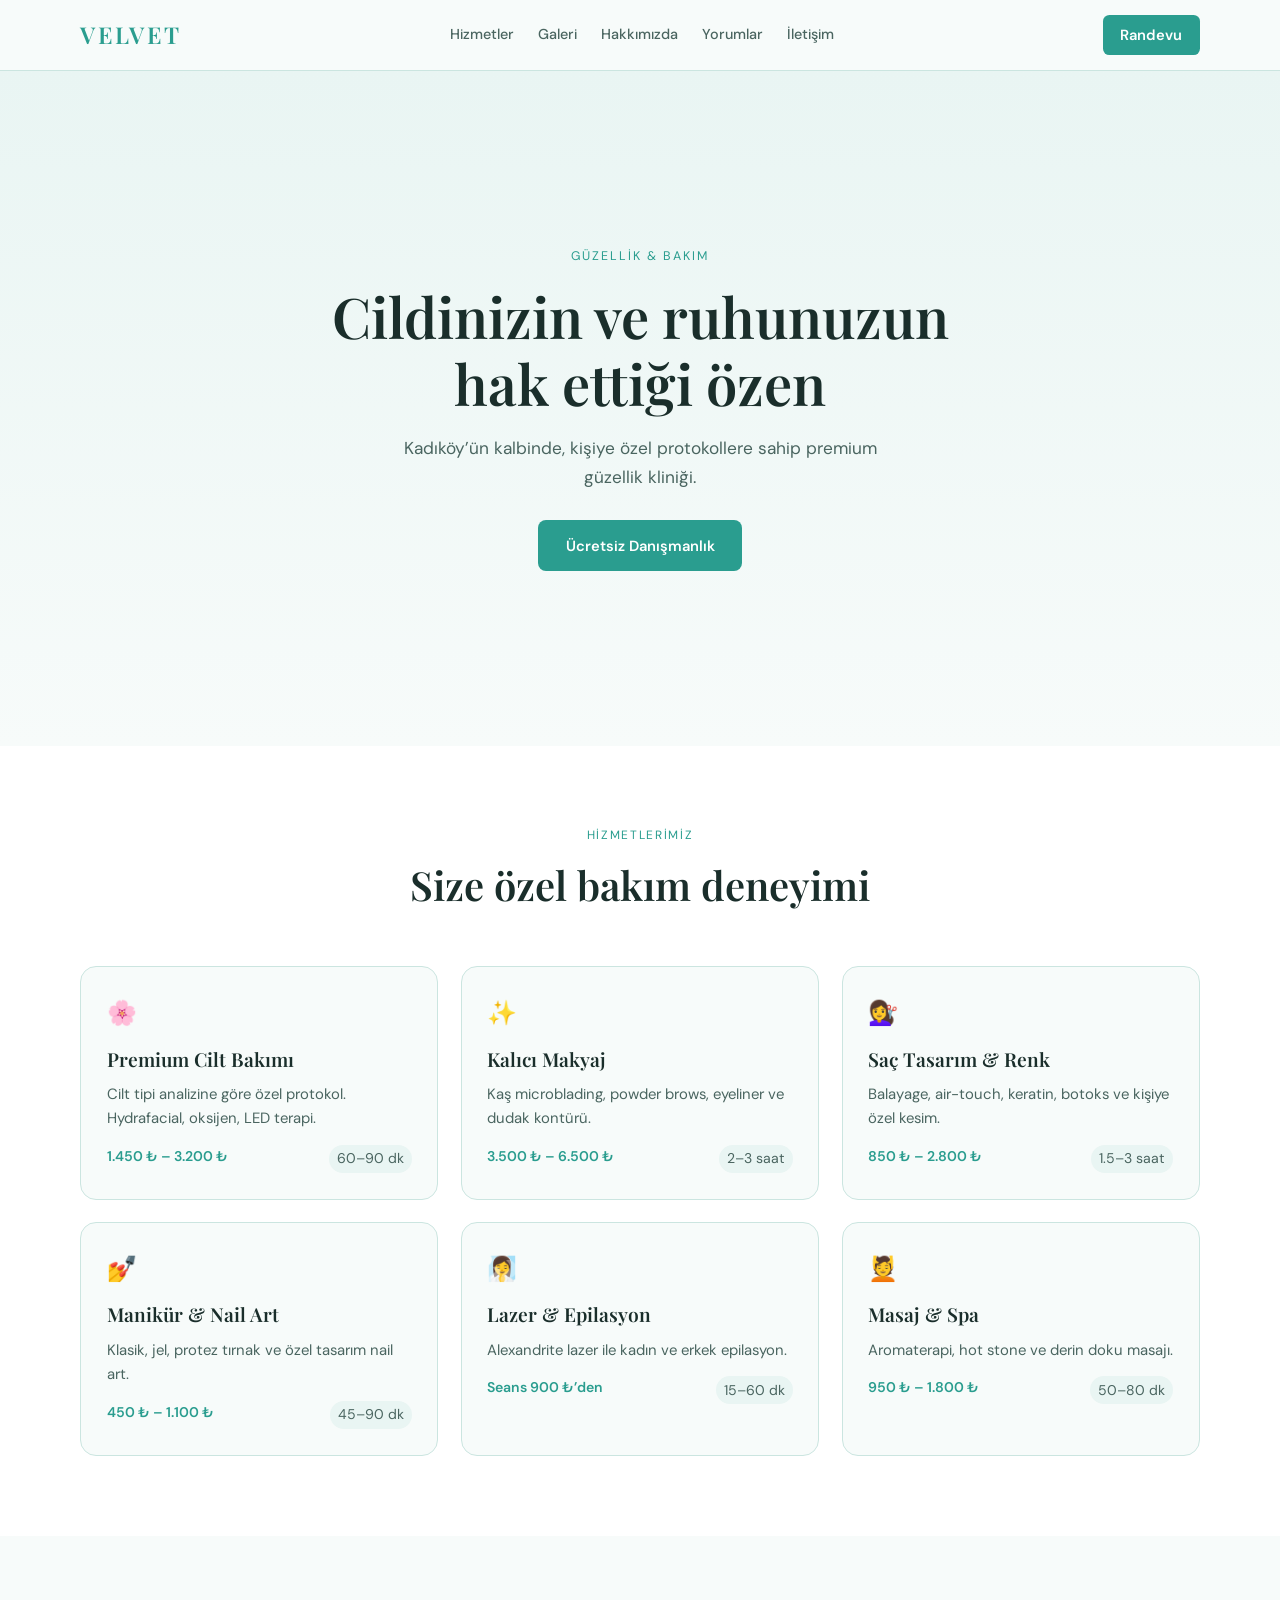
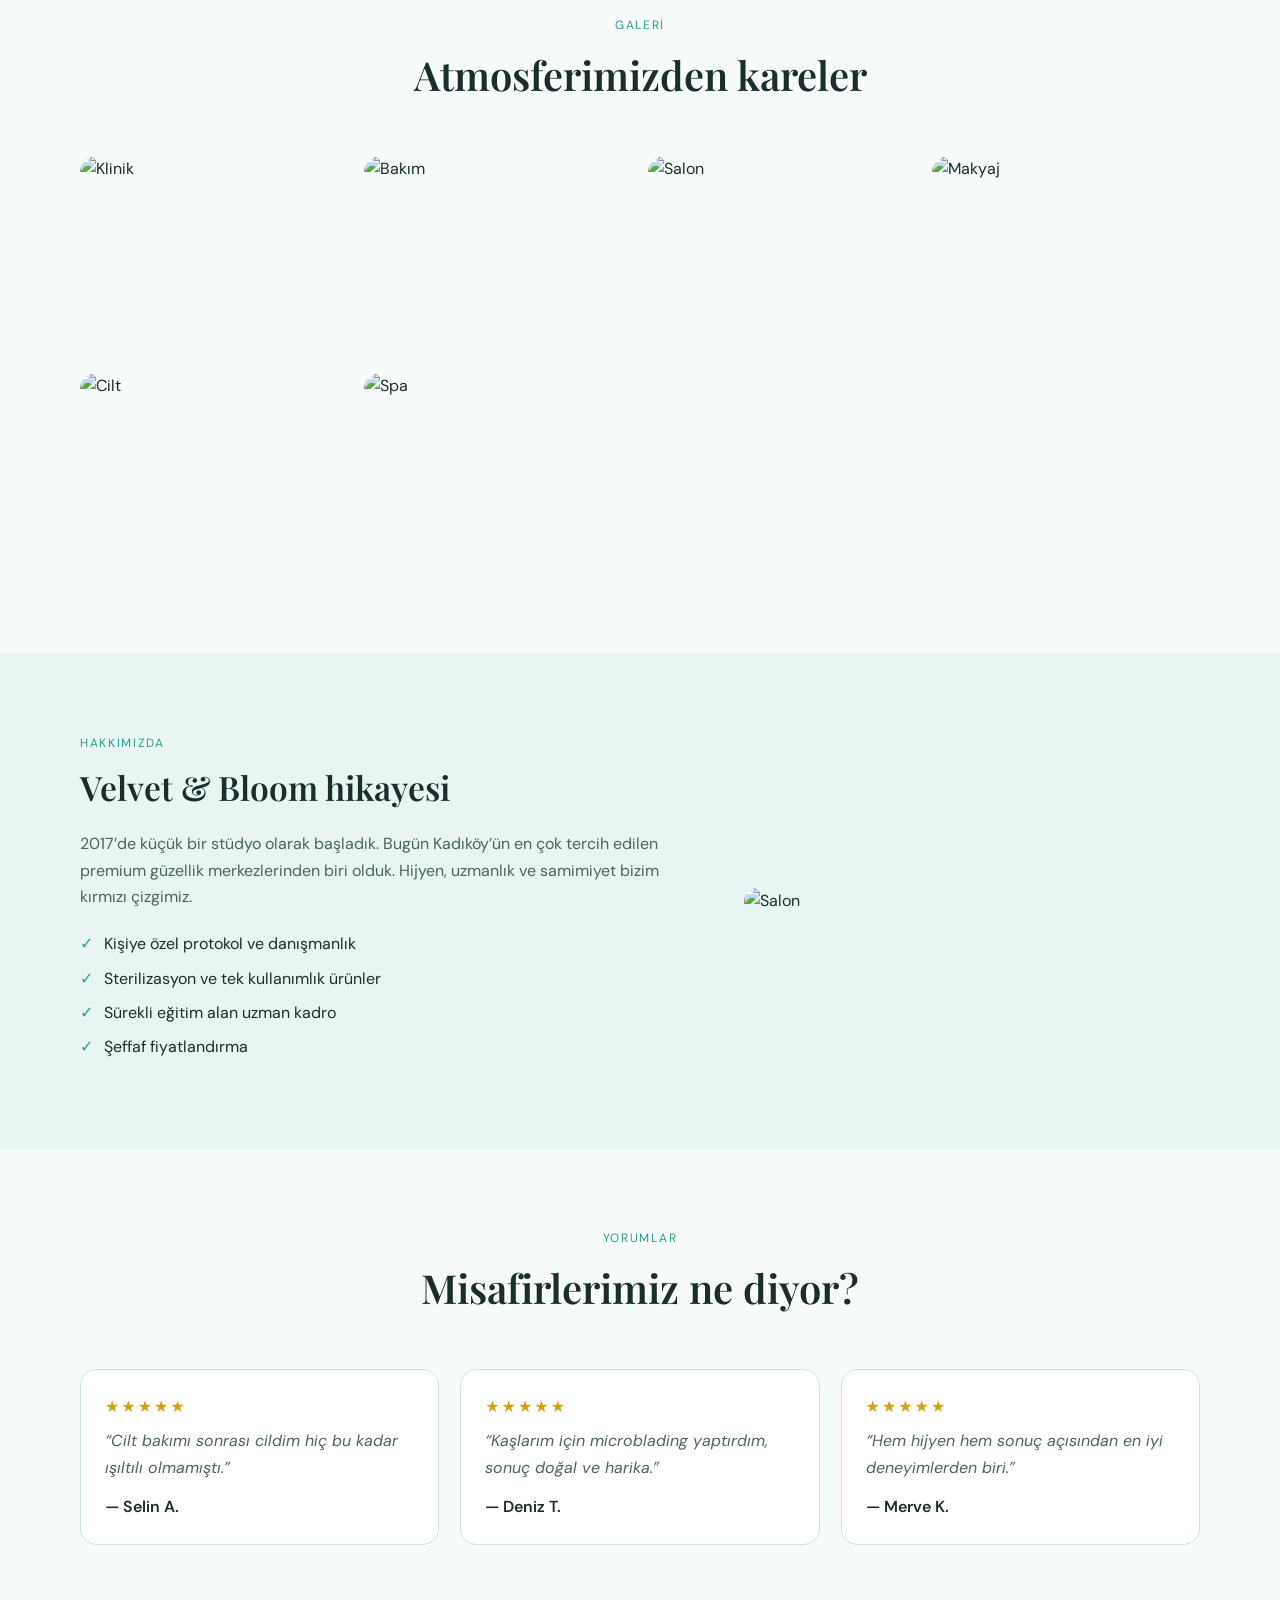
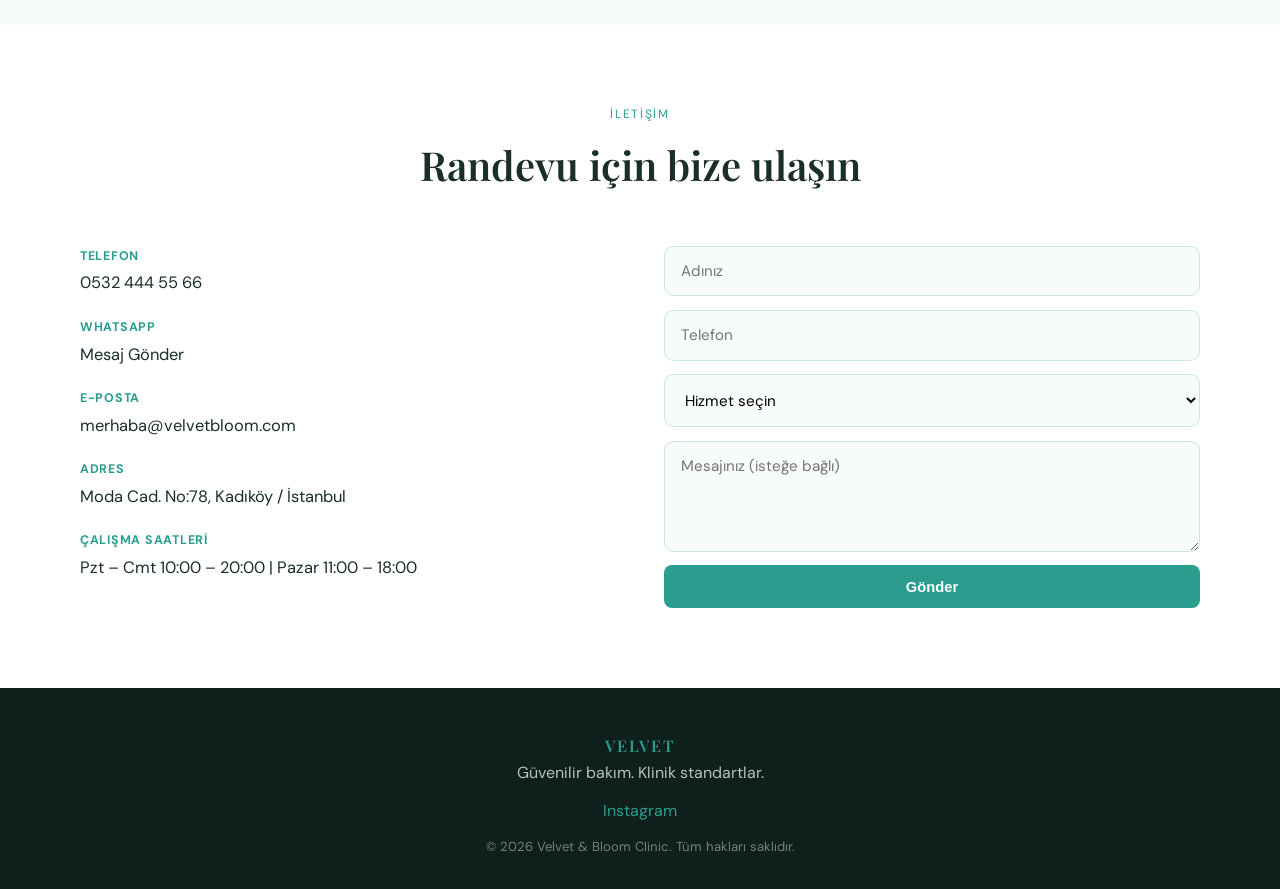
==== index.html @ a227c088 "Initial: Professional beauty clinic (sage/teal) + admin panel" ====
<!DOCTYPE html>
<html lang="tr">
<head>
  <meta charset="UTF-8">
  <meta name="viewport" content="width=device-width, initial-scale=1.0">
  <title>Velvet & Bloom Clinic</title>
  <meta name="description" content="">
  <link rel="preconnect" href="https://fonts.googleapis.com">
  <link href="https://fonts.googleapis.com/css2?family=Playfair+Display:wght@500;600;700&family=DM+Sans:wght@400;500;600:wght@300;400;500;600&display=swap" rel="stylesheet">
  <link rel="stylesheet" href="assets/css/style.css">
</head>
<body>
  <header class="header" id="header">
    <div class="container header-inner">
      <a href="#" class="logo" id="logo">LUMINA</a>
      <nav class="nav">
        <a href="#hizmetler">Hizmetler</a>
        <a href="#galeri">Galeri</a>
        <a href="#hakkimizda">Hakkımızda</a>
        <a href="#yorumlar">Yorumlar</a>
        <a href="#iletisim">İletişim</a>
      </nav>
      <a href="#iletisim" class="btn btn-sm" id="header-cta">Randevu</a>
    </div>
  </header>

  <section class="hero" id="hero">
    <div class="hero-bg" id="hero-bg"></div>
    <div class="container hero-content">
      <p class="hero-eyebrow">Güzellik & Bakım</p>
      <h1 id="hero-title">Kendinizi Ödüllendirin</h1>
      <p class="hero-sub" id="hero-sub"></p>
      <a href="#iletisim" class="btn btn-primary" id="hero-cta">Randevu Al</a>
    </div>
  </section>

  <section id="hizmetler" class="services">
    <div class="container">
      <div class="section-header">
        <span class="section-label">Hizmetlerimiz</span>
        <h2>Size özel bakım deneyimi</h2>
      </div>
      <div class="services-grid" id="services-grid"></div>
    </div>
  </section>

  <section id="galeri" class="gallery">
    <div class="container">
      <div class="section-header">
        <span class="section-label">Galeri</span>
        <h2>Atmosferimizden kareler</h2>
      </div>
      <div class="gallery-grid" id="gallery-grid"></div>
    </div>
  </section>

  <section id="hakkimizda" class="about">
    <div class="container about-grid">
      <div class="about-text">
        <span class="section-label">Hakkımızda</span>
        <h2 id="about-title"></h2>
        <p id="about-text"></p>
        <ul class="about-features" id="about-features"></ul>
      </div>
      <div class="about-visual">
        <img id="about-img" src="" alt="Salon" class="about-img">
      </div>
    </div>
  </section>

  <section id="yorumlar" class="testimonials">
    <div class="container">
      <div class="section-header">
        <span class="section-label">Yorumlar</span>
        <h2>Misafirlerimiz ne diyor?</h2>
      </div>
      <div class="testi-grid" id="testi-grid"></div>
    </div>
  </section>

  <section id="iletisim" class="contact">
    <div class="container">
      <div class="section-header">
        <span class="section-label">İletişim</span>
        <h2>Randevu için bize ulaşın</h2>
      </div>
      <div class="contact-grid">
        <div class="contact-info" id="contact-info"></div>
        <form class="contact-form" id="contact-form">
          <input type="text" name="name" placeholder="Adınız" required>
          <input type="tel" name="phone" placeholder="Telefon" required>
          <select name="service" id="form-services"></select>
          <textarea name="message" rows="4" placeholder="Mesajınız (isteğe bağlı)"></textarea>
          <button type="submit" class="btn btn-primary">Gönder</button>
        </form>
      </div>
    </div>
  </section>

  <footer class="footer">
    <div class="container footer-inner">
      <div class="footer-brand">
        <span class="logo-text" id="footer-logo">LUMINA</span>
        <p id="footer-tagline"></p>
      </div>
      <div class="footer-social" id="footer-social"></div>
      <p class="footer-copy" id="footer-copy"></p>
    </div>
  </footer>

  <script src="assets/js/defaults.js"></script>
  <script src="assets/js/storage.js"></script>
  <script src="assets/js/public.js"></script>
</body>
</html>
---- assets/css/style.css ----
*, *::before, *::after { box-sizing: border-box; margin: 0; padding: 0; }
html { scroll-behavior: smooth; }
body {
  font-family: 'DM Sans', system-ui, sans-serif;
  background: var(--bg, #F7FBFA);
  color: var(--text, #1A2E2B);
  line-height: 1.65;
}
h1, h2, h3, .logo, .logo-text { font-family: 'Playfair Display', Georgia, serif; font-weight: 600; }
.container { width: min(1120px, 92%); margin-inline: auto; }

.header {
  position: sticky; top: 0; z-index: 100;
  background: rgba(247,251,250,0.94); backdrop-filter: blur(10px);
  border-bottom: 1px solid var(--accent, #CBE5E0);
}
.header-inner { display: flex; align-items: center; justify-content: space-between; height: 70px; }
.logo { font-size: 1.45rem; letter-spacing: 0.12em; color: var(--primary, #2A9D8F); text-decoration: none; }
.nav { display: flex; gap: 1.5rem; }
.nav a { text-decoration: none; color: var(--text-light); font-size: .9rem; font-weight: 500; }
.nav a:hover { color: var(--primary); }

.btn {
  display: inline-flex; align-items: center; justify-content: center;
  padding: .85rem 1.7rem; border-radius: .5rem; text-decoration: none;
  font-weight: 600; font-size: .92rem; border: none; cursor: pointer; transition: all .25s;
}
.btn-primary { background: var(--primary); color: #fff; }
.btn-primary:hover { background: var(--primary-dark); transform: translateY(-1px); }
.btn-sm { padding: .5rem 1.1rem; background: var(--primary); color: #fff; border-radius: .4rem; }

.hero {
  position: relative; min-height: 75vh; display: flex; align-items: center;
  background: linear-gradient(180deg, var(--secondary) 0%, var(--bg) 100%); overflow: hidden;
}
.hero-bg { position: absolute; inset: 0; background-size: cover; background-position: center; z-index: 0; opacity: .5; }
.hero-content { position: relative; z-index: 2; max-width: 640px; padding: 4.5rem 0; text-align: center; margin: 0 auto; }
.hero-eyebrow { text-transform: uppercase; letter-spacing: .16em; font-size: .78rem; color: var(--primary); margin-bottom: 1rem; }
.hero h1 { font-size: clamp(2.3rem, 5vw, 3.5rem); line-height: 1.2; margin-bottom: 1.1rem; }
.hero-sub { font-size: 1.08rem; color: var(--text-light); margin-bottom: 1.8rem; max-width: 500px; margin-left: auto; margin-right: auto; }

.section-header { text-align: center; margin-bottom: 3rem; }
.section-label { display: block; text-transform: uppercase; letter-spacing: .14em; font-size: .75rem; color: var(--primary); margin-bottom: .4rem; }
.section-header h2 { font-size: clamp(1.9rem, 3.8vw, 2.5rem); }

.services { padding: 5rem 0; background: var(--white); }
.services-grid { display: grid; grid-template-columns: repeat(auto-fit, minmax(300px, 1fr)); gap: 1.4rem; }
.service-card {
  background: var(--bg); border: 1px solid var(--accent); border-radius: 1rem; padding: 1.6rem;
  transition: box-shadow .25s, transform .25s;
}
.service-card:hover { box-shadow: 0 10px 28px rgba(42,157,143,.12); transform: translateY(-3px); }
.service-icon { font-size: 1.5rem; margin-bottom: .7rem; }
.service-card h3 { font-size: 1.2rem; margin-bottom: .4rem; }
.service-card p { font-size: .93rem; color: var(--text-light); margin-bottom: .9rem; }
.service-meta { display: flex; justify-content: space-between; font-size: .88rem; }
.service-price { font-weight: 600; color: var(--primary); }
.service-dur { color: var(--text-light); background: var(--secondary); padding: .15rem .5rem; border-radius: 999px; }

.gallery { padding: 5rem 0; }
.gallery-grid { display: grid; grid-template-columns: repeat(auto-fit, minmax(260px, 1fr)); gap: 1rem; }
.gallery-item { aspect-ratio: 4/3; overflow: hidden; border-radius: 1rem; }
.gallery-item img { width: 100%; height: 100%; object-fit: cover; transition: transform .4s; }
.gallery-item:hover img { transform: scale(1.04); }

.about { padding: 5rem 0; background: var(--secondary); }
.about-grid { display: grid; grid-template-columns: 1.15fr .85fr; gap: 3rem; align-items: center; }
.about-text h2 { font-size: 2.1rem; margin-bottom: 1rem; }
.about-text p { color: var(--text-light); margin-bottom: 1.3rem; }
.about-features { list-style: none; }
.about-features li { position: relative; padding-left: 1.5rem; margin-bottom: .5rem; }
.about-features li::before { content: "✓"; position: absolute; left: 0; color: var(--primary); font-weight: 700; }
.about-img { width: 100%; border-radius: 1rem; object-fit: cover; aspect-ratio: 4/5; }

.testimonials { padding: 5rem 0; }
.testi-grid { display: grid; grid-template-columns: repeat(auto-fit, minmax(280px, 1fr)); gap: 1.3rem; }
.testi-card { background: var(--white); border: 1px solid var(--accent); border-radius: 1rem; padding: 1.5rem; }
.stars { color: #D4A017; letter-spacing: 2px; margin-bottom: .5rem; }
.testi-card p { font-style: italic; color: var(--text-light); margin-bottom: .8rem; }
.testi-card cite { font-style: normal; font-weight: 600; }

.contact { padding: 5rem 0; background: var(--white); }
.contact-grid { display: grid; grid-template-columns: 1fr 1fr; gap: 3rem; }
.info-item { margin-bottom: 1.25rem; }
.info-item strong { display: block; font-size: .78rem; text-transform: uppercase; letter-spacing: .06em; color: var(--primary); margin-bottom: .2rem; }
.info-item a, .info-item p { color: var(--text); text-decoration: none; font-size: 1.03rem; }
.contact-form { display: flex; flex-direction: column; gap: .85rem; }
.contact-form input, .contact-form select, .contact-form textarea {
  padding: .9rem 1rem; border: 1px solid var(--accent); border-radius: .6rem;
  background: var(--bg); font-family: inherit; font-size: .95rem; outline: none;
}
.contact-form input:focus, .contact-form select:focus, .contact-form textarea:focus { border-color: var(--primary); }

.footer { background: var(--dark); color: #b0c4c0; padding: 2.8rem 0 2rem; text-align: center; }
.footer-inner { display: flex; flex-direction: column; align-items: center; gap: .7rem; }
.footer .logo-text { color: var(--primary); letter-spacing: .12em; }
.footer-social a { color: var(--primary); text-decoration: none; margin: 0 .5rem; }
.footer-copy { font-size: .82rem; opacity: .6; }

@media (max-width: 860px) {
  .nav { display: none; }
  .about-grid, .contact-grid { grid-template-columns: 1fr; }
  .hero-content { text-align: left; margin: 0; }
}
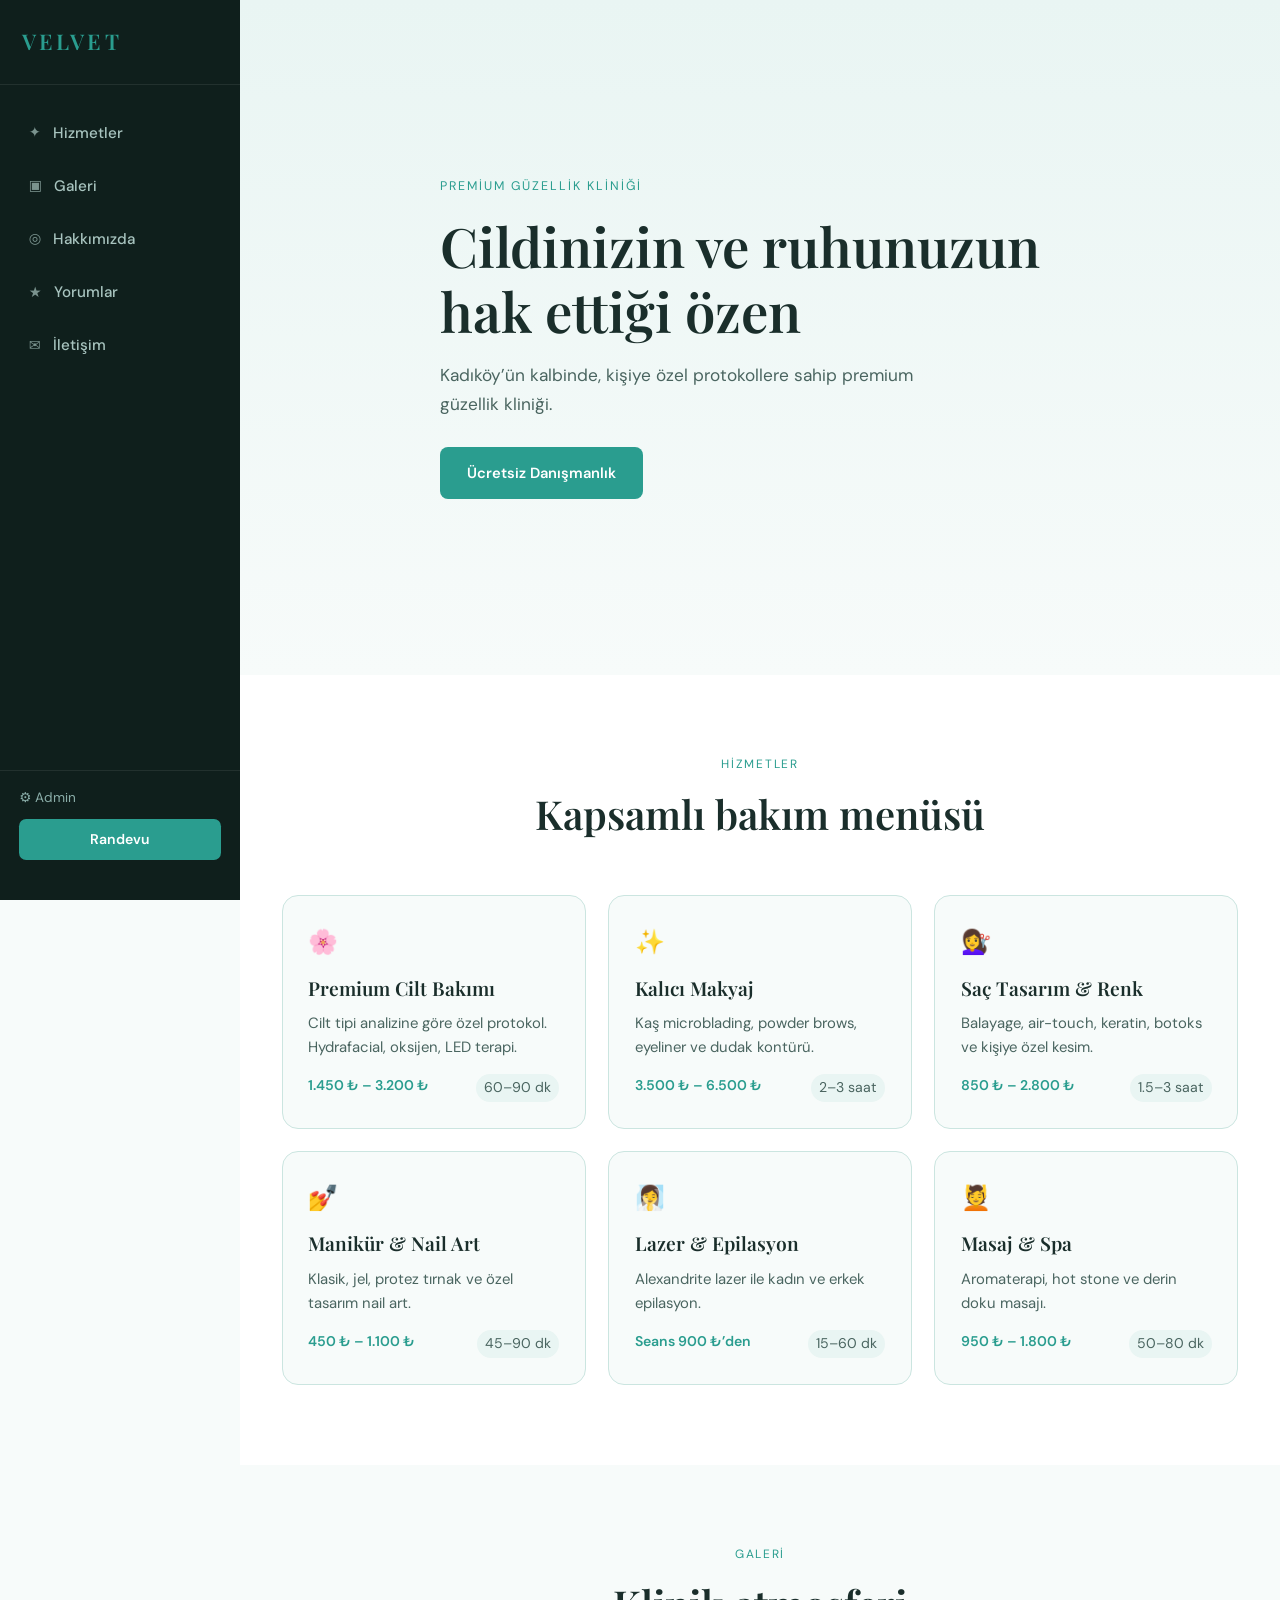
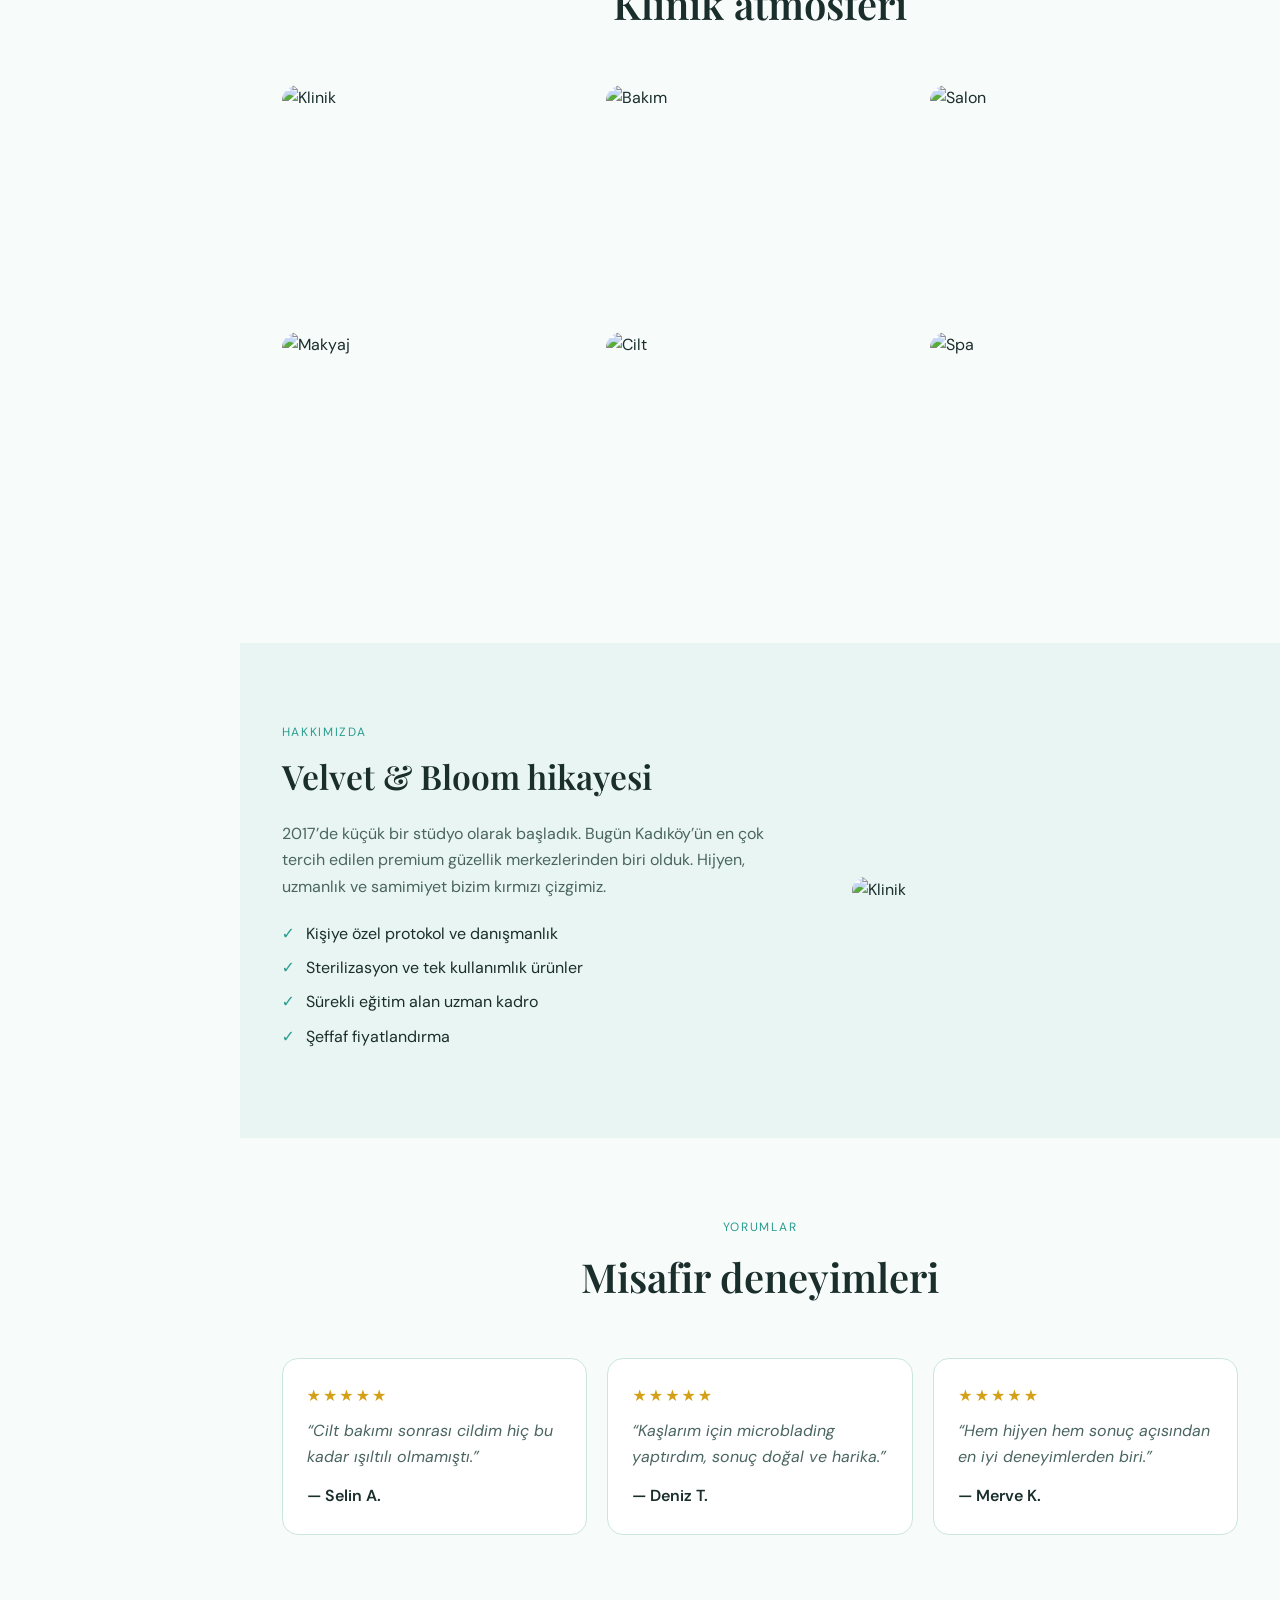
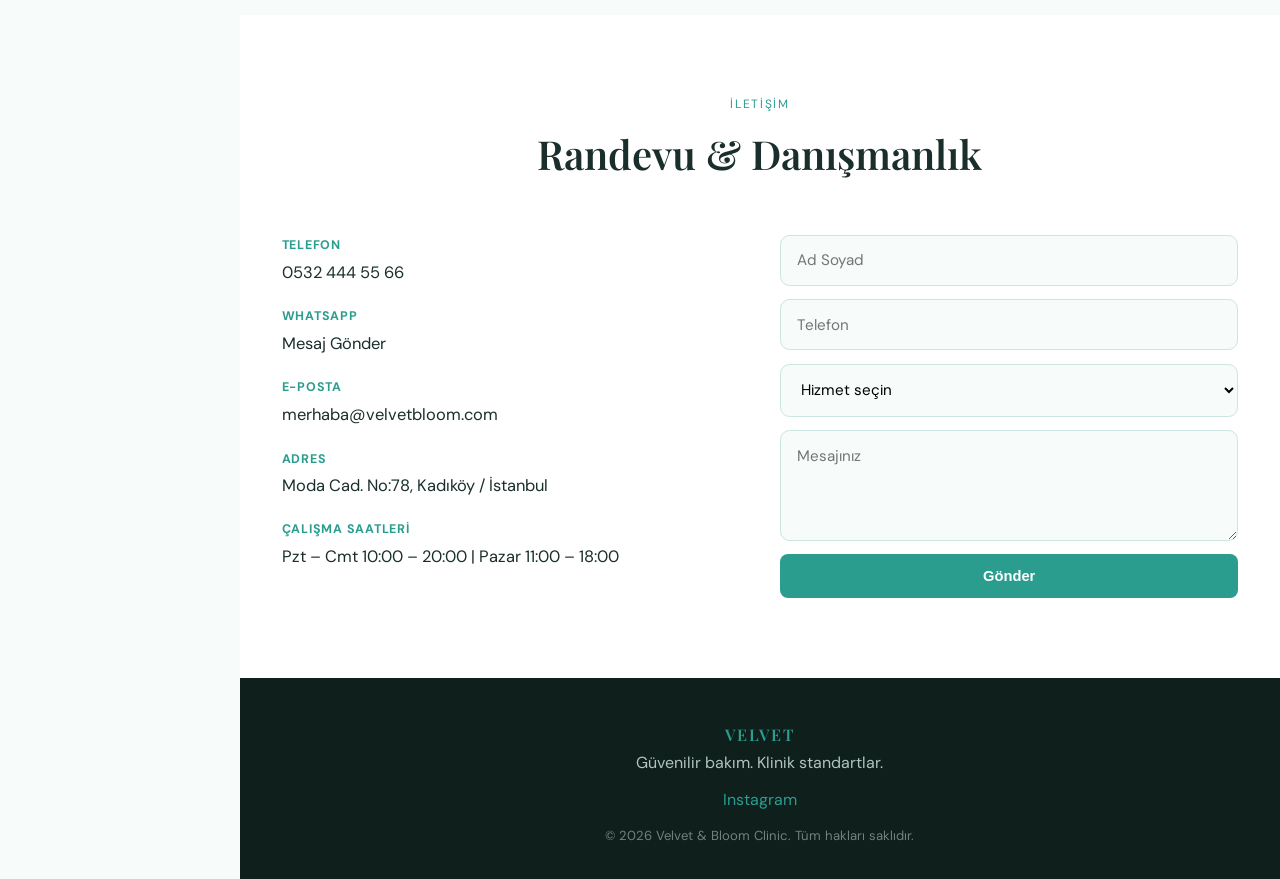
==== commit e188839a: "Update content / admin" ====
--- a/index.html
+++ b/index.html
@@ -6,110 +6,131 @@
   <title>Velvet & Bloom Clinic</title>
   <meta name="description" content="">
   <link rel="preconnect" href="https://fonts.googleapis.com">
-  <link href="https://fonts.googleapis.com/css2?family=Playfair+Display:wght@500;600;700&family=DM+Sans:wght@400;500;600:wght@300;400;500;600&display=swap" rel="stylesheet">
+  <link href="https://fonts.googleapis.com/css2?family=Playfair+Display:wght@500;600;700&family=DM+Sans:wght@400;500;600&display=swap" rel="stylesheet">
   <link rel="stylesheet" href="assets/css/style.css">
 </head>
-<body>
-  <header class="header" id="header">
-    <div class="container header-inner">
-      <a href="#" class="logo" id="logo">LUMINA</a>
-      <nav class="nav">
-        <a href="#hizmetler">Hizmetler</a>
-        <a href="#galeri">Galeri</a>
-        <a href="#hakkimizda">Hakkımızda</a>
-        <a href="#yorumlar">Yorumlar</a>
-        <a href="#iletisim">İletişim</a>
-      </nav>
+<body class="site-clinic">
+
+  <!-- SITE 3: Fixed left vertical sidebar navigation -->
+  <aside class="sidebar-nav" id="sidebar-nav">
+    <div class="sidebar-brand">
+      <a href="#" class="logo" id="logo">VELVET</a>
+    </div>
+    <nav class="nav nav--vertical">
+      <a href="#hizmetler"><span class="nav-icon">✦</span> Hizmetler</a>
+      <a href="#galeri"><span class="nav-icon">▣</span> Galeri</a>
+      <a href="#hakkimizda"><span class="nav-icon">◎</span> Hakkımızda</a>
+      <a href="#yorumlar"><span class="nav-icon">★</span> Yorumlar</a>
+      <a href="#iletisim"><span class="nav-icon">✉</span> İletişim</a>
+    </nav>
+    <div class="sidebar-bottom">
+      <a href="admin.html" class="admin-link">⚙ Admin</a>
       <a href="#iletisim" class="btn btn-sm" id="header-cta">Randevu</a>
     </div>
+  </aside>
+
+  <!-- Mobile top bar (only visible on small screens) -->
+  <header class="mobile-bar" id="mobile-bar">
+    <a href="#" class="logo" id="logo-mobile">VELVET</a>
+    <button type="button" class="menu-toggle" id="menu-toggle" aria-label="Menü">☰</button>
   </header>
 
-  <section class="hero" id="hero">
-    <div class="hero-bg" id="hero-bg"></div>
-    <div class="container hero-content">
-      <p class="hero-eyebrow">Güzellik & Bakım</p>
-      <h1 id="hero-title">Kendinizi Ödüllendirin</h1>
-      <p class="hero-sub" id="hero-sub"></p>
-      <a href="#iletisim" class="btn btn-primary" id="hero-cta">Randevu Al</a>
-    </div>
-  </section>
+  <div class="page-with-sidebar">
+    <main>
+      <section class="hero" id="hero">
+        <div class="hero-bg" id="hero-bg"></div>
+        <div class="container hero-content">
+          <p class="hero-eyebrow">Premium Güzellik Kliniği</p>
+          <h1 id="hero-title">Cildinizin ve ruhunuzun hak ettiği özen</h1>
+          <p class="hero-sub" id="hero-sub"></p>
+          <a href="#iletisim" class="btn btn-primary" id="hero-cta">Ücretsiz Danışmanlık</a>
+        </div>
+      </section>
 
-  <section id="hizmetler" class="services">
-    <div class="container">
-      <div class="section-header">
-        <span class="section-label">Hizmetlerimiz</span>
-        <h2>Size özel bakım deneyimi</h2>
+      <section id="hizmetler" class="services">
+        <div class="container">
+          <div class="section-header">
+            <span class="section-label">Hizmetler</span>
+            <h2>Kapsamlı bakım menüsü</h2>
+          </div>
+          <div class="services-grid" id="services-grid"></div>
+        </div>
+      </section>
+
+      <section id="galeri" class="gallery">
+        <div class="container">
+          <div class="section-header">
+            <span class="section-label">Galeri</span>
+            <h2>Klinik atmosferi</h2>
+          </div>
+          <div class="gallery-grid" id="gallery-grid"></div>
+        </div>
+      </section>
+
+      <section id="hakkimizda" class="about">
+        <div class="container about-grid">
+          <div class="about-text">
+            <span class="section-label">Hakkımızda</span>
+            <h2 id="about-title"></h2>
+            <p id="about-text"></p>
+            <ul class="about-features" id="about-features"></ul>
+          </div>
+          <div class="about-visual">
+            <img id="about-img" src="" alt="Klinik" class="about-img">
+          </div>
+        </div>
+      </section>
+
+      <section id="yorumlar" class="testimonials">
+        <div class="container">
+          <div class="section-header">
+            <span class="section-label">Yorumlar</span>
+            <h2>Misafir deneyimleri</h2>
+          </div>
+          <div class="testi-grid" id="testi-grid"></div>
+        </div>
+      </section>
+
+      <section id="iletisim" class="contact">
+        <div class="container">
+          <div class="section-header">
+            <span class="section-label">İletişim</span>
+            <h2>Randevu & Danışmanlık</h2>
+          </div>
+          <div class="contact-grid">
+            <div class="contact-info" id="contact-info"></div>
+            <form class="contact-form" id="contact-form">
+              <input type="text" name="name" placeholder="Ad Soyad" required>
+              <input type="tel" name="phone" placeholder="Telefon" required>
+              <select name="service" id="form-services"></select>
+              <textarea name="message" rows="4" placeholder="Mesajınız"></textarea>
+              <button type="submit" class="btn btn-primary">Gönder</button>
+            </form>
+          </div>
+        </div>
+      </section>
+    </main>
+
+    <footer class="footer">
+      <div class="container footer-inner">
+        <div class="footer-brand">
+          <span class="logo-text" id="footer-logo">VELVET</span>
+          <p id="footer-tagline"></p>
+        </div>
+        <div class="footer-social" id="footer-social"></div>
+        <p class="footer-copy" id="footer-copy"></p>
       </div>
-      <div class="services-grid" id="services-grid"></div>
-    </div>
-  </section>
-
-  <section id="galeri" class="gallery">
-    <div class="container">
-      <div class="section-header">
-        <span class="section-label">Galeri</span>
-        <h2>Atmosferimizden kareler</h2>
-      </div>
-      <div class="gallery-grid" id="gallery-grid"></div>
-    </div>
-  </section>
-
-  <section id="hakkimizda" class="about">
-    <div class="container about-grid">
-      <div class="about-text">
-        <span class="section-label">Hakkımızda</span>
-        <h2 id="about-title"></h2>
-        <p id="about-text"></p>
-        <ul class="about-features" id="about-features"></ul>
-      </div>
-      <div class="about-visual">
-        <img id="about-img" src="" alt="Salon" class="about-img">
-      </div>
-    </div>
-  </section>
-
-  <section id="yorumlar" class="testimonials">
-    <div class="container">
-      <div class="section-header">
-        <span class="section-label">Yorumlar</span>
-        <h2>Misafirlerimiz ne diyor?</h2>
-      </div>
-      <div class="testi-grid" id="testi-grid"></div>
-    </div>
-  </section>
-
-  <section id="iletisim" class="contact">
-    <div class="container">
-      <div class="section-header">
-        <span class="section-label">İletişim</span>
-        <h2>Randevu için bize ulaşın</h2>
-      </div>
-      <div class="contact-grid">
-        <div class="contact-info" id="contact-info"></div>
-        <form class="contact-form" id="contact-form">
-          <input type="text" name="name" placeholder="Adınız" required>
-          <input type="tel" name="phone" placeholder="Telefon" required>
-          <select name="service" id="form-services"></select>
-          <textarea name="message" rows="4" placeholder="Mesajınız (isteğe bağlı)"></textarea>
-          <button type="submit" class="btn btn-primary">Gönder</button>
-        </form>
-      </div>
-    </div>
-  </section>
-
-  <footer class="footer">
-    <div class="container footer-inner">
-      <div class="footer-brand">
-        <span class="logo-text" id="footer-logo">LUMINA</span>
-        <p id="footer-tagline"></p>
-      </div>
-      <div class="footer-social" id="footer-social"></div>
-      <p class="footer-copy" id="footer-copy"></p>
-    </div>
-  </footer>
+    </footer>
+  </div>
 
   <script src="assets/js/defaults.js"></script>
   <script src="assets/js/storage.js"></script>
   <script src="assets/js/public.js"></script>
+  <script>
+    // Mobile sidebar toggle for site3
+    document.getElementById('menu-toggle')?.addEventListener('click', () => {
+      document.getElementById('sidebar-nav').classList.toggle('open');
+    });
+  </script>
 </body>
 </html>
--- a/assets/css/style.css
+++ b/assets/css/style.css
@@ -7,18 +7,71 @@
   line-height: 1.65;
 }
 h1, h2, h3, .logo, .logo-text { font-family: 'Playfair Display', Georgia, serif; font-weight: 600; }
-.container { width: min(1120px, 92%); margin-inline: auto; }
+.container { width: min(960px, 92%); margin-inline: auto; }
 
-.header {
-  position: sticky; top: 0; z-index: 100;
-  background: rgba(247,251,250,0.94); backdrop-filter: blur(10px);
-  border-bottom: 1px solid var(--accent, #CBE5E0);
+/* SITE 3: Fixed left vertical sidebar */
+.sidebar-nav {
+  position: fixed;
+  top: 0; left: 0; bottom: 0;
+  width: 240px;
+  background: var(--dark, #0F1F1C);
+  color: #c5d9d5;
+  display: flex;
+  flex-direction: column;
+  z-index: 100;
+  padding: 1.5rem 0;
 }
-.header-inner { display: flex; align-items: center; justify-content: space-between; height: 70px; }
-.logo { font-size: 1.45rem; letter-spacing: 0.12em; color: var(--primary, #2A9D8F); text-decoration: none; }
-.nav { display: flex; gap: 1.5rem; }
-.nav a { text-decoration: none; color: var(--text-light); font-size: .9rem; font-weight: 500; }
-.nav a:hover { color: var(--primary); }
+.sidebar-brand { padding: 0 1.4rem 1.5rem; border-bottom: 1px solid rgba(255,255,255,.08); }
+.sidebar-brand .logo {
+  font-size: 1.35rem; letter-spacing: 0.14em; color: var(--primary, #2A9D8F); text-decoration: none;
+}
+.nav--vertical {
+  flex: 1;
+  display: flex;
+  flex-direction: column;
+  gap: 0.25rem;
+  padding: 1.5rem 0.8rem;
+}
+.nav--vertical a {
+  display: flex; align-items: center; gap: 0.75rem;
+  padding: 0.75rem 1rem;
+  text-decoration: none; color: #a8c4bf;
+  border-radius: 0.6rem; font-size: 0.95rem; font-weight: 500;
+  transition: background .2s, color .2s;
+}
+.nav--vertical a:hover, .nav--vertical a:focus {
+  background: rgba(42, 157, 143, 0.15); color: #fff;
+}
+.nav-icon { opacity: 0.7; font-size: 0.9rem; }
+.sidebar-bottom {
+  padding: 1rem 1.2rem;
+  border-top: 1px solid rgba(255,255,255,.08);
+  display: flex; flex-direction: column; gap: 0.6rem;
+}
+.sidebar-bottom .admin-link {
+  color: #8aada8; text-decoration: none; font-size: 0.85rem;
+}
+.sidebar-bottom .admin-link:hover { color: var(--primary); }
+.sidebar-bottom .btn-sm {
+  text-align: center; background: var(--primary); color: #fff;
+  padding: 0.55rem; border-radius: 0.45rem; text-decoration: none; font-weight: 600; font-size: 0.88rem;
+}
+
+.page-with-sidebar { margin-left: 240px; min-height: 100vh; }
+
+/* Mobile bar – hidden on desktop */
+.mobile-bar {
+  display: none;
+  position: sticky; top: 0; z-index: 90;
+  background: var(--dark); color: #fff;
+  padding: 0.85rem 1.2rem;
+  align-items: center; justify-content: space-between;
+}
+.mobile-bar .logo { color: var(--primary); text-decoration: none; letter-spacing: 0.1em; }
+.menu-toggle {
+  background: none; border: 1px solid rgba(255,255,255,.25); color: #fff;
+  padding: 0.35rem 0.7rem; border-radius: 0.4rem; cursor: pointer; font-size: 1.1rem;
+}
 
 .btn {
   display: inline-flex; align-items: center; justify-content: center;
@@ -26,27 +79,26 @@
   font-weight: 600; font-size: .92rem; border: none; cursor: pointer; transition: all .25s;
 }
 .btn-primary { background: var(--primary); color: #fff; }
-.btn-primary:hover { background: var(--primary-dark); transform: translateY(-1px); }
-.btn-sm { padding: .5rem 1.1rem; background: var(--primary); color: #fff; border-radius: .4rem; }
+.btn-primary:hover { background: var(--primary-dark, #1D7A6F); transform: translateY(-1px); }
 
 .hero {
   position: relative; min-height: 75vh; display: flex; align-items: center;
-  background: linear-gradient(180deg, var(--secondary) 0%, var(--bg) 100%); overflow: hidden;
+  background: linear-gradient(180deg, var(--secondary, #E9F5F3) 0%, var(--bg) 100%); overflow: hidden;
 }
-.hero-bg { position: absolute; inset: 0; background-size: cover; background-position: center; z-index: 0; opacity: .5; }
-.hero-content { position: relative; z-index: 2; max-width: 640px; padding: 4.5rem 0; text-align: center; margin: 0 auto; }
+.hero-bg { position: absolute; inset: 0; background-size: cover; background-position: center; z-index: 0; opacity: .45; }
+.hero-content { position: relative; z-index: 2; max-width: 640px; padding: 4.5rem 0; }
 .hero-eyebrow { text-transform: uppercase; letter-spacing: .16em; font-size: .78rem; color: var(--primary); margin-bottom: 1rem; }
-.hero h1 { font-size: clamp(2.3rem, 5vw, 3.5rem); line-height: 1.2; margin-bottom: 1.1rem; }
-.hero-sub { font-size: 1.08rem; color: var(--text-light); margin-bottom: 1.8rem; max-width: 500px; margin-left: auto; margin-right: auto; }
+.hero h1 { font-size: clamp(2.3rem, 5vw, 3.4rem); line-height: 1.2; margin-bottom: 1.1rem; }
+.hero-sub { font-size: 1.08rem; color: var(--text-light); margin-bottom: 1.8rem; max-width: 500px; }
 
 .section-header { text-align: center; margin-bottom: 3rem; }
 .section-label { display: block; text-transform: uppercase; letter-spacing: .14em; font-size: .75rem; color: var(--primary); margin-bottom: .4rem; }
 .section-header h2 { font-size: clamp(1.9rem, 3.8vw, 2.5rem); }
 
-.services { padding: 5rem 0; background: var(--white); }
-.services-grid { display: grid; grid-template-columns: repeat(auto-fit, minmax(300px, 1fr)); gap: 1.4rem; }
+.services { padding: 5rem 0; background: var(--white, #fff); }
+.services-grid { display: grid; grid-template-columns: repeat(auto-fit, minmax(280px, 1fr)); gap: 1.4rem; }
 .service-card {
-  background: var(--bg); border: 1px solid var(--accent); border-radius: 1rem; padding: 1.6rem;
+  background: var(--bg); border: 1px solid var(--accent, #CBE5E0); border-radius: 1rem; padding: 1.6rem;
   transition: box-shadow .25s, transform .25s;
 }
 .service-card:hover { box-shadow: 0 10px 28px rgba(42,157,143,.12); transform: translateY(-3px); }
@@ -58,7 +110,7 @@
 .service-dur { color: var(--text-light); background: var(--secondary); padding: .15rem .5rem; border-radius: 999px; }
 
 .gallery { padding: 5rem 0; }
-.gallery-grid { display: grid; grid-template-columns: repeat(auto-fit, minmax(260px, 1fr)); gap: 1rem; }
+.gallery-grid { display: grid; grid-template-columns: repeat(auto-fit, minmax(240px, 1fr)); gap: 1rem; }
 .gallery-item { aspect-ratio: 4/3; overflow: hidden; border-radius: 1rem; }
 .gallery-item img { width: 100%; height: 100%; object-fit: cover; transition: transform .4s; }
 .gallery-item:hover img { transform: scale(1.04); }
@@ -73,14 +125,14 @@
 .about-img { width: 100%; border-radius: 1rem; object-fit: cover; aspect-ratio: 4/5; }
 
 .testimonials { padding: 5rem 0; }
-.testi-grid { display: grid; grid-template-columns: repeat(auto-fit, minmax(280px, 1fr)); gap: 1.3rem; }
+.testi-grid { display: grid; grid-template-columns: repeat(auto-fit, minmax(260px, 1fr)); gap: 1.3rem; }
 .testi-card { background: var(--white); border: 1px solid var(--accent); border-radius: 1rem; padding: 1.5rem; }
 .stars { color: #D4A017; letter-spacing: 2px; margin-bottom: .5rem; }
 .testi-card p { font-style: italic; color: var(--text-light); margin-bottom: .8rem; }
 .testi-card cite { font-style: normal; font-weight: 600; }
 
 .contact { padding: 5rem 0; background: var(--white); }
-.contact-grid { display: grid; grid-template-columns: 1fr 1fr; gap: 3rem; }
+.contact-grid { display: grid; grid-template-columns: 1fr 1fr; gap: 2.5rem; }
 .info-item { margin-bottom: 1.25rem; }
 .info-item strong { display: block; font-size: .78rem; text-transform: uppercase; letter-spacing: .06em; color: var(--primary); margin-bottom: .2rem; }
 .info-item a, .info-item p { color: var(--text); text-decoration: none; font-size: 1.03rem; }
@@ -97,8 +149,13 @@
 .footer-social a { color: var(--primary); text-decoration: none; margin: 0 .5rem; }
 .footer-copy { font-size: .82rem; opacity: .6; }
 
-@media (max-width: 860px) {
-  .nav { display: none; }
+@media (max-width: 900px) {
+  .sidebar-nav {
+    transform: translateX(-100%);
+    transition: transform .3s ease;
+  }
+  .sidebar-nav.open { transform: translateX(0); }
+  .page-with-sidebar { margin-left: 0; }
+  .mobile-bar { display: flex; }
   .about-grid, .contact-grid { grid-template-columns: 1fr; }
-  .hero-content { text-align: left; margin: 0; }
 }
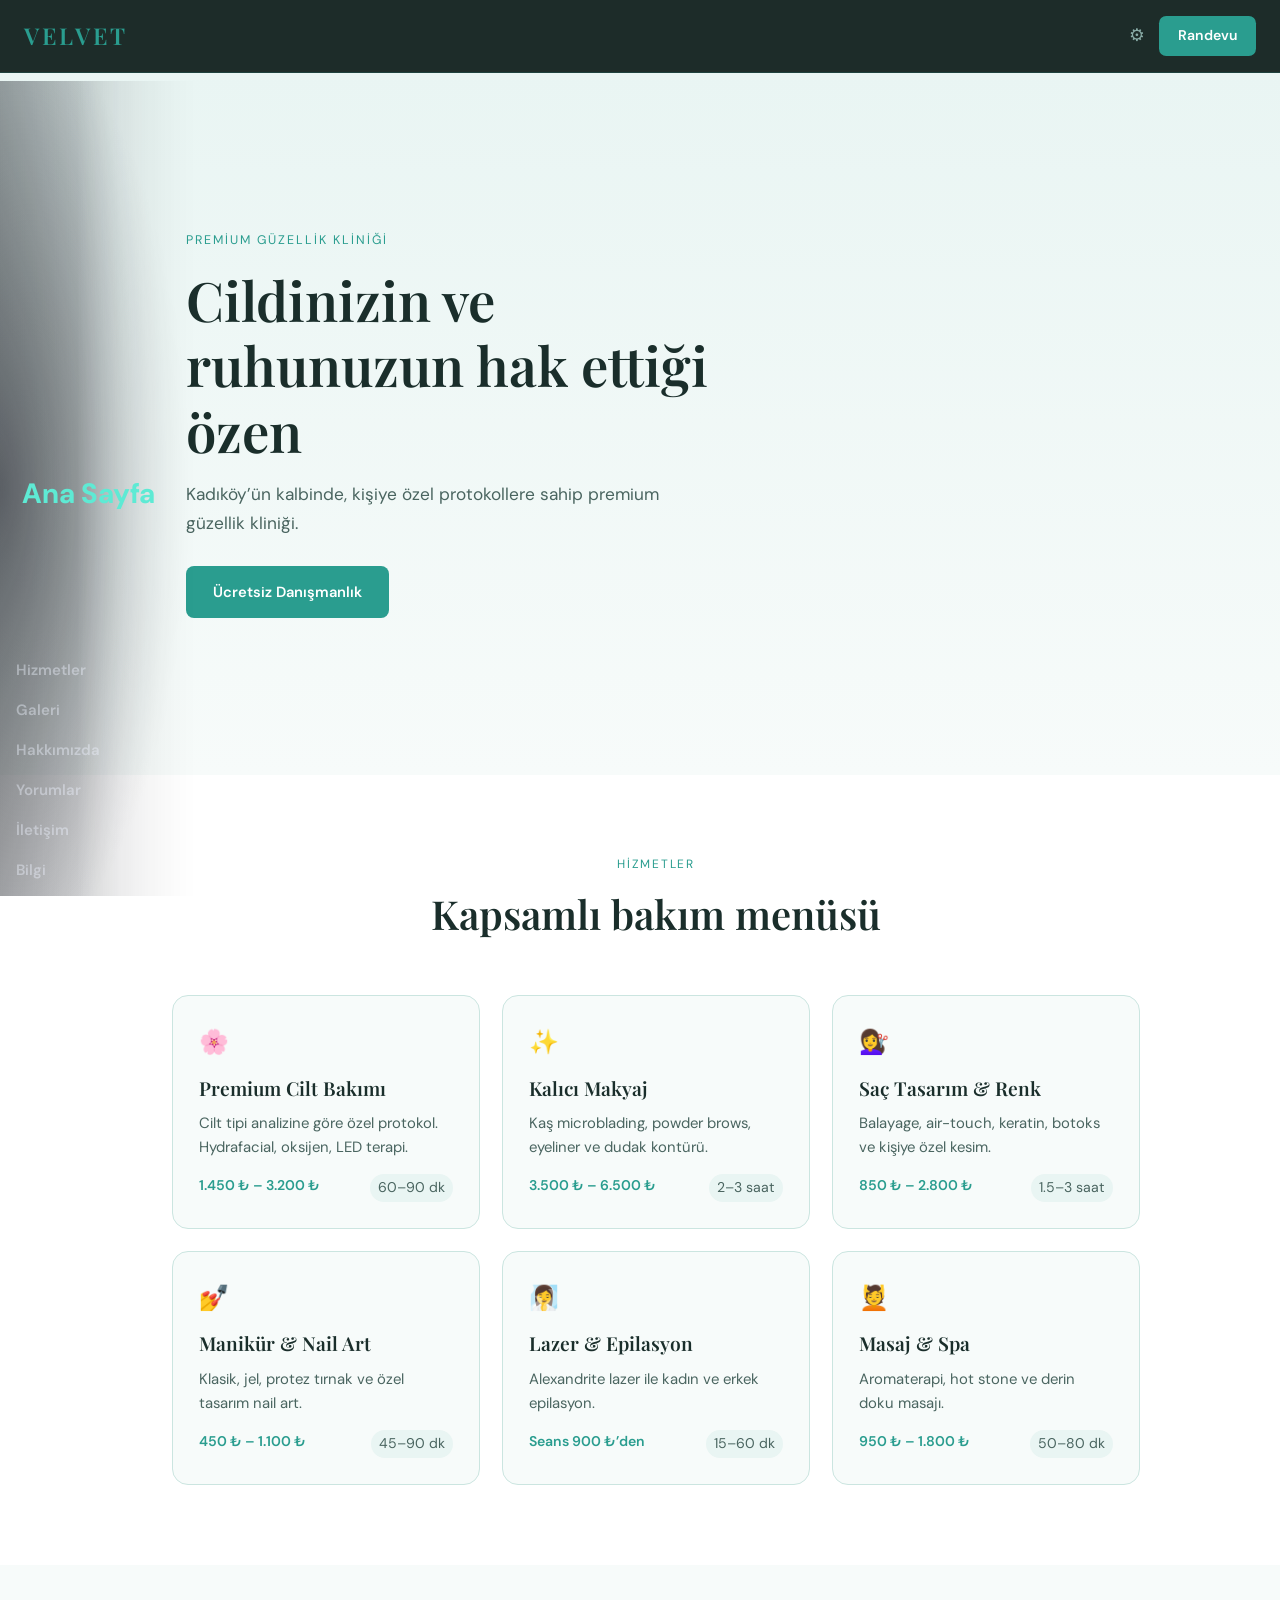
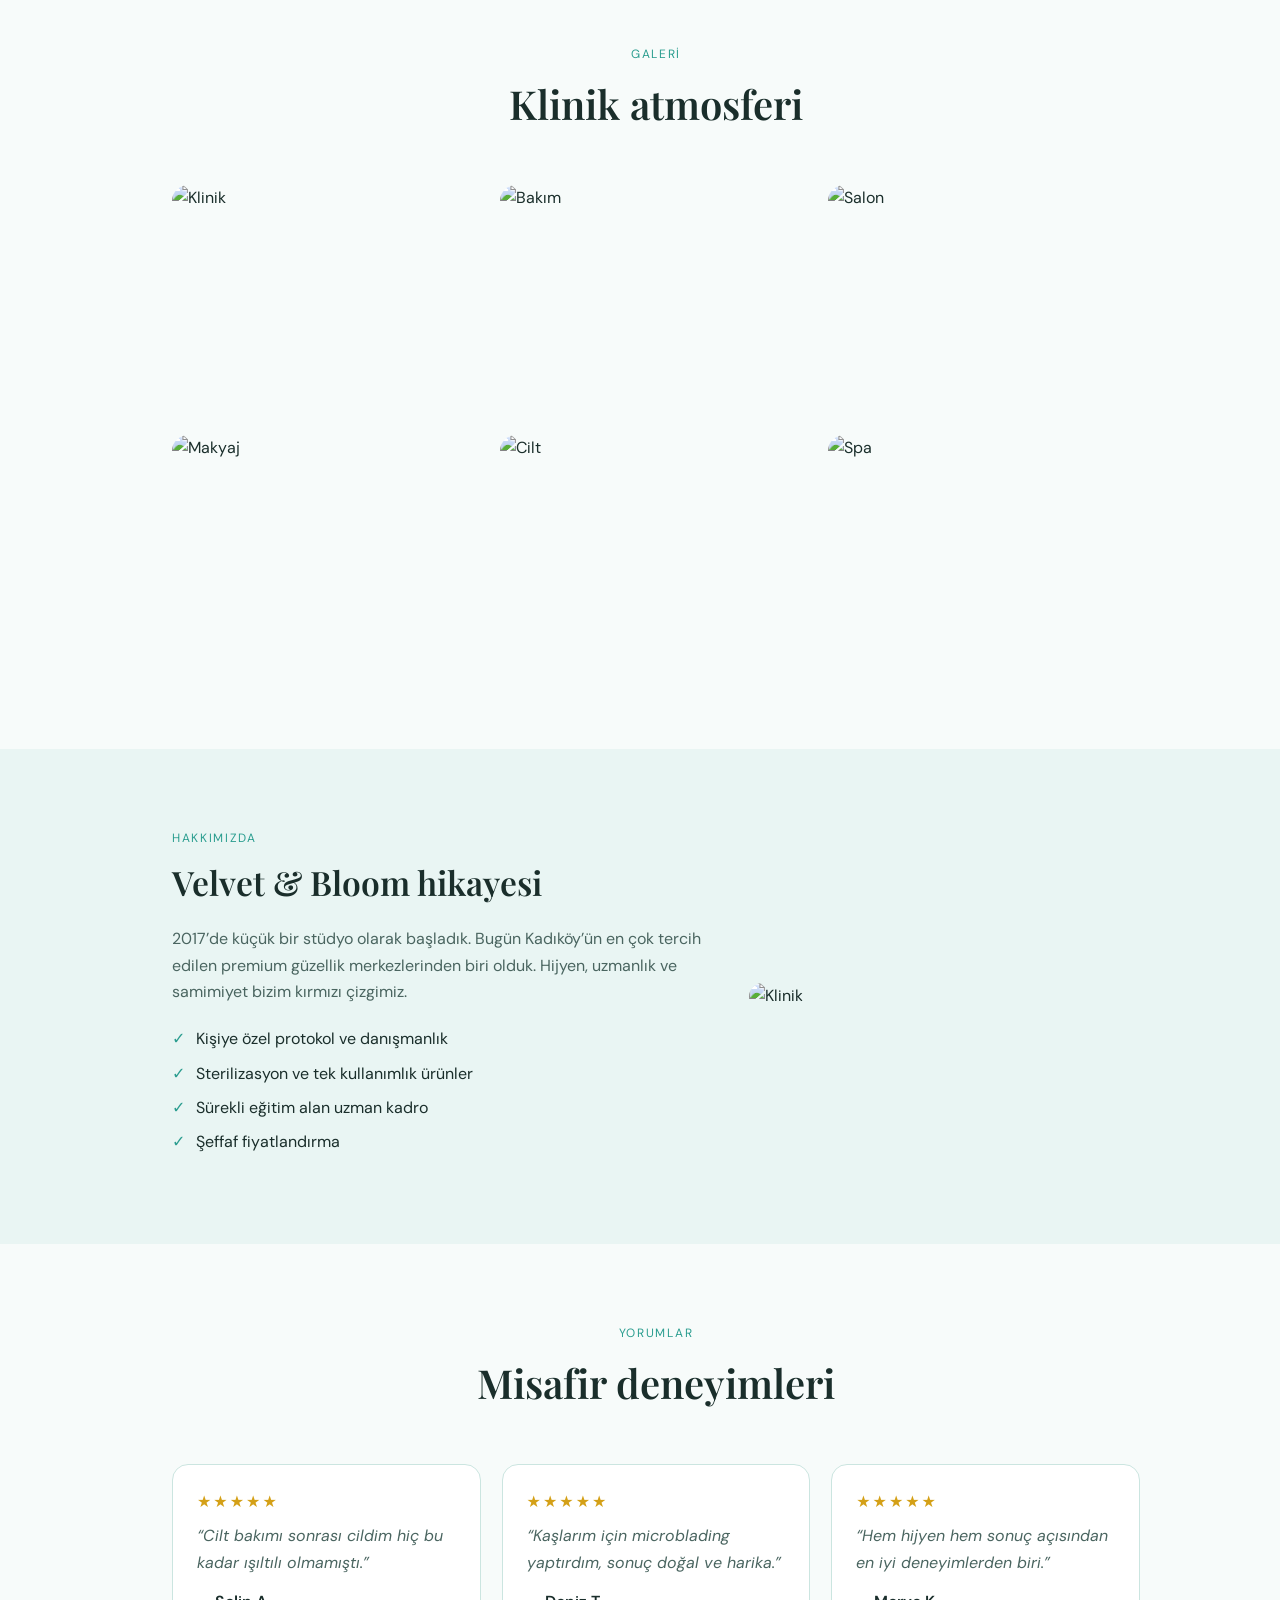
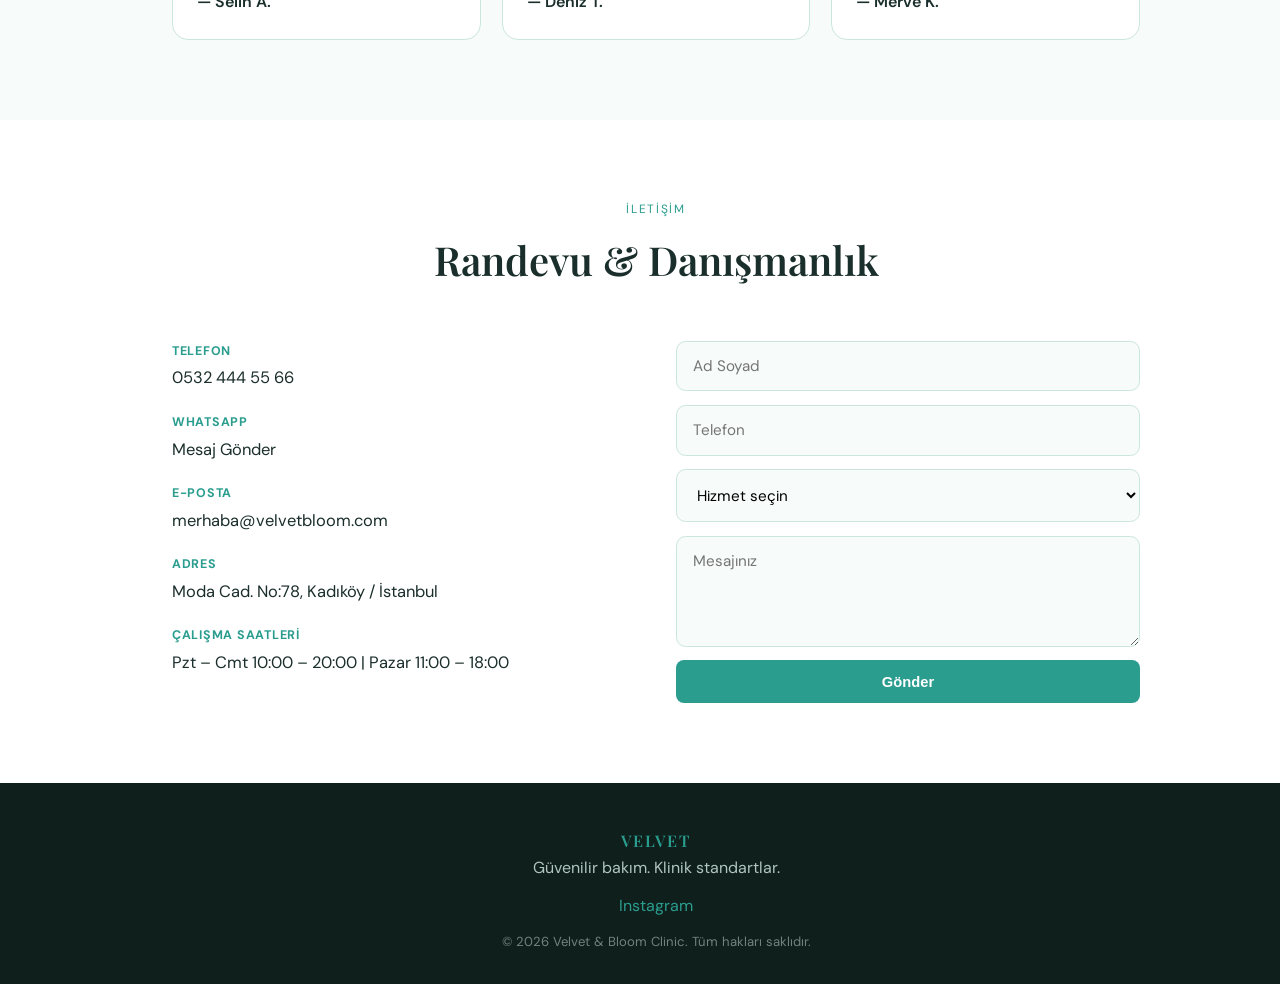
==== commit b0a20dd8: "Update content / admin" ====
--- a/index.html
+++ b/index.html
@@ -6,131 +6,125 @@
   <title>Velvet & Bloom Clinic</title>
   <meta name="description" content="">
   <link rel="preconnect" href="https://fonts.googleapis.com">
-  <link href="https://fonts.googleapis.com/css2?family=Playfair+Display:wght@500;600;700&family=DM+Sans:wght@400;500;600&display=swap" rel="stylesheet">
+  <link href="https://fonts.googleapis.com/css2?family=Playfair+Display:wght@500;600;700&family=DM+Sans:wght@400;500;600;700&display=swap" rel="stylesheet">
   <link rel="stylesheet" href="assets/css/style.css">
 </head>
 <body class="site-clinic">
 
-  <!-- SITE 3: Fixed left vertical sidebar navigation -->
-  <aside class="sidebar-nav" id="sidebar-nav">
-    <div class="sidebar-brand">
+  <!-- Top bar (logo + CTA) — side-rail sits below this -->
+  <header class="top-bar" id="topNav">
+    <div class="top-bar-inner">
       <a href="#" class="logo" id="logo">VELVET</a>
+      <div class="top-bar-actions">
+        <a href="admin.html" class="admin-link" title="Admin">⚙</a>
+        <a href="#iletisim" class="btn btn-sm" id="header-cta">Randevu</a>
+      </div>
     </div>
-    <nav class="nav nav--vertical">
-      <a href="#hizmetler"><span class="nav-icon">✦</span> Hizmetler</a>
-      <a href="#galeri"><span class="nav-icon">▣</span> Galeri</a>
-      <a href="#hakkimizda"><span class="nav-icon">◎</span> Hakkımızda</a>
-      <a href="#yorumlar"><span class="nav-icon">★</span> Yorumlar</a>
-      <a href="#iletisim"><span class="nav-icon">✉</span> İletişim</a>
-    </nav>
-    <div class="sidebar-bottom">
-      <a href="admin.html" class="admin-link">⚙ Admin</a>
-      <a href="#iletisim" class="btn btn-sm" id="header-cta">Randevu</a>
-    </div>
-  </aside>
-
-  <!-- Mobile top bar (only visible on small screens) -->
-  <header class="mobile-bar" id="mobile-bar">
-    <a href="#" class="logo" id="logo-mobile">VELVET</a>
-    <button type="button" class="menu-toggle" id="menu-toggle" aria-label="Menü">☰</button>
   </header>
 
-  <div class="page-with-sidebar">
-    <main>
-      <section class="hero" id="hero">
-        <div class="hero-bg" id="hero-bg"></div>
-        <div class="container hero-content">
-          <p class="hero-eyebrow">Premium Güzellik Kliniği</p>
-          <h1 id="hero-title">Cildinizin ve ruhunuzun hak ettiği özen</h1>
-          <p class="hero-sub" id="hero-sub"></p>
-          <a href="#iletisim" class="btn btn-primary" id="hero-cta">Ücretsiz Danışmanlık</a>
+  <!-- Side rail (absolute animated section links) -->
+  <aside class="side-rail" id="sideRail" aria-label="Sections">
+    <div class="rail-track" id="railTrack"></div>
+  </aside>
+  <div id="railLinksSource" hidden>
+    <a href="#hero" data-sec="hero" class="rail-home">Ana Sayfa</a>
+    <a href="#hizmetler" data-sec="hizmetler">Hizmetler</a>
+    <a href="#galeri" data-sec="galeri">Galeri</a>
+    <a href="#hakkimizda" data-sec="hakkimizda">Hakkımızda</a>
+    <a href="#yorumlar" data-sec="yorumlar">Yorumlar</a>
+    <a href="#iletisim" data-sec="iletisim">İletişim</a>
+    <a href="#footer" data-sec="footer">Bilgi</a>
+  </div>
+
+  <main class="page-main">
+    <section class="hero" id="hero">
+      <div class="hero-bg" id="hero-bg"></div>
+      <div class="container hero-content">
+        <p class="hero-eyebrow">Premium Güzellik Kliniği</p>
+        <h1 id="hero-title">Cildinizin ve ruhunuzun hak ettiği özen</h1>
+        <p class="hero-sub" id="hero-sub"></p>
+        <a href="#iletisim" class="btn btn-primary" id="hero-cta">Ücretsiz Danışmanlık</a>
+      </div>
+    </section>
+
+    <section id="hizmetler" class="services">
+      <div class="container">
+        <div class="section-header">
+          <span class="section-label">Hizmetler</span>
+          <h2>Kapsamlı bakım menüsü</h2>
         </div>
-      </section>
+        <div class="services-grid" id="services-grid"></div>
+      </div>
+    </section>
 
-      <section id="hizmetler" class="services">
-        <div class="container">
-          <div class="section-header">
-            <span class="section-label">Hizmetler</span>
-            <h2>Kapsamlı bakım menüsü</h2>
-          </div>
-          <div class="services-grid" id="services-grid"></div>
+    <section id="galeri" class="gallery">
+      <div class="container">
+        <div class="section-header">
+          <span class="section-label">Galeri</span>
+          <h2>Klinik atmosferi</h2>
         </div>
-      </section>
+        <div class="gallery-grid" id="gallery-grid"></div>
+      </div>
+    </section>
 
-      <section id="galeri" class="gallery">
-        <div class="container">
-          <div class="section-header">
-            <span class="section-label">Galeri</span>
-            <h2>Klinik atmosferi</h2>
-          </div>
-          <div class="gallery-grid" id="gallery-grid"></div>
+    <section id="hakkimizda" class="about">
+      <div class="container about-grid">
+        <div class="about-text">
+          <span class="section-label">Hakkımızda</span>
+          <h2 id="about-title"></h2>
+          <p id="about-text"></p>
+          <ul class="about-features" id="about-features"></ul>
         </div>
-      </section>
+        <div class="about-visual">
+          <img id="about-img" src="" alt="Klinik" class="about-img">
+        </div>
+      </div>
+    </section>
 
-      <section id="hakkimizda" class="about">
-        <div class="container about-grid">
-          <div class="about-text">
-            <span class="section-label">Hakkımızda</span>
-            <h2 id="about-title"></h2>
-            <p id="about-text"></p>
-            <ul class="about-features" id="about-features"></ul>
-          </div>
-          <div class="about-visual">
-            <img id="about-img" src="" alt="Klinik" class="about-img">
-          </div>
+    <section id="yorumlar" class="testimonials">
+      <div class="container">
+        <div class="section-header">
+          <span class="section-label">Yorumlar</span>
+          <h2>Misafir deneyimleri</h2>
         </div>
-      </section>
+        <div class="testi-grid" id="testi-grid"></div>
+      </div>
+    </section>
 
-      <section id="yorumlar" class="testimonials">
-        <div class="container">
-          <div class="section-header">
-            <span class="section-label">Yorumlar</span>
-            <h2>Misafir deneyimleri</h2>
-          </div>
-          <div class="testi-grid" id="testi-grid"></div>
+    <section id="iletisim" class="contact">
+      <div class="container">
+        <div class="section-header">
+          <span class="section-label">İletişim</span>
+          <h2>Randevu & Danışmanlık</h2>
         </div>
-      </section>
+        <div class="contact-grid">
+          <div class="contact-info" id="contact-info"></div>
+          <form class="contact-form" id="contact-form">
+            <input type="text" name="name" placeholder="Ad Soyad" required>
+            <input type="tel" name="phone" placeholder="Telefon" required>
+            <select name="service" id="form-services"></select>
+            <textarea name="message" rows="4" placeholder="Mesajınız"></textarea>
+            <button type="submit" class="btn btn-primary">Gönder</button>
+          </form>
+        </div>
+      </div>
+    </section>
+  </main>
 
-      <section id="iletisim" class="contact">
-        <div class="container">
-          <div class="section-header">
-            <span class="section-label">İletişim</span>
-            <h2>Randevu & Danışmanlık</h2>
-          </div>
-          <div class="contact-grid">
-            <div class="contact-info" id="contact-info"></div>
-            <form class="contact-form" id="contact-form">
-              <input type="text" name="name" placeholder="Ad Soyad" required>
-              <input type="tel" name="phone" placeholder="Telefon" required>
-              <select name="service" id="form-services"></select>
-              <textarea name="message" rows="4" placeholder="Mesajınız"></textarea>
-              <button type="submit" class="btn btn-primary">Gönder</button>
-            </form>
-          </div>
-        </div>
-      </section>
-    </main>
-
-    <footer class="footer">
-      <div class="container footer-inner">
-        <div class="footer-brand">
-          <span class="logo-text" id="footer-logo">VELVET</span>
-          <p id="footer-tagline"></p>
-        </div>
-        <div class="footer-social" id="footer-social"></div>
-        <p class="footer-copy" id="footer-copy"></p>
+  <footer class="footer" id="footer">
+    <div class="container footer-inner">
+      <div class="footer-brand">
+        <span class="logo-text" id="footer-logo">VELVET</span>
+        <p id="footer-tagline"></p>
       </div>
-    </footer>
-  </div>
+      <div class="footer-social" id="footer-social"></div>
+      <p class="footer-copy" id="footer-copy"></p>
+    </div>
+  </footer>
 
   <script src="assets/js/defaults.js"></script>
   <script src="assets/js/storage.js"></script>
   <script src="assets/js/public.js"></script>
-  <script>
-    // Mobile sidebar toggle for site3
-    document.getElementById('menu-toggle')?.addEventListener('click', () => {
-      document.getElementById('sidebar-nav').classList.toggle('open');
-    });
-  </script>
+  <script src="assets/js/side-rail.js"></script>
 </body>
 </html>
--- a/assets/css/style.css
+++ b/assets/css/style.css
@@ -7,70 +7,70 @@
   line-height: 1.65;
 }
 h1, h2, h3, .logo, .logo-text { font-family: 'Playfair Display', Georgia, serif; font-weight: 600; }
-.container { width: min(960px, 92%); margin-inline: auto; }
+.container { width: min(1000px, 90%); margin-inline: auto; }
 
-/* SITE 3: Fixed left vertical sidebar */
-.sidebar-nav {
-  position: fixed;
-  top: 0; left: 0; bottom: 0;
-  width: 240px;
-  background: var(--dark, #0F1F1C);
-  color: #c5d9d5;
-  display: flex;
-  flex-direction: column;
-  z-index: 100;
-  padding: 1.5rem 0;
+/* Top bar */
+.top-bar {
+  position: sticky; top: 0; z-index: 50;
+  background: rgba(15, 31, 28, 0.94);
+  backdrop-filter: blur(12px);
+  border-bottom: 1px solid rgba(42, 157, 143, 0.2);
 }
-.sidebar-brand { padding: 0 1.4rem 1.5rem; border-bottom: 1px solid rgba(255,255,255,.08); }
-.sidebar-brand .logo {
-  font-size: 1.35rem; letter-spacing: 0.14em; color: var(--primary, #2A9D8F); text-decoration: none;
+.top-bar-inner {
+  display: flex; align-items: center; justify-content: space-between;
+  height: 72px; padding: 0 1.5rem; max-width: 1400px; margin: 0 auto;
 }
-.nav--vertical {
-  flex: 1;
-  display: flex;
-  flex-direction: column;
-  gap: 0.25rem;
-  padding: 1.5rem 0.8rem;
+.top-bar .logo {
+  font-size: 1.45rem; letter-spacing: 0.14em; color: var(--primary, #2A9D8F); text-decoration: none;
 }
-.nav--vertical a {
-  display: flex; align-items: center; gap: 0.75rem;
-  padding: 0.75rem 1rem;
-  text-decoration: none; color: #a8c4bf;
-  border-radius: 0.6rem; font-size: 0.95rem; font-weight: 500;
-  transition: background .2s, color .2s;
+.top-bar-actions { display: flex; align-items: center; gap: 0.9rem; }
+.admin-link { color: #8aada8; text-decoration: none; font-size: 1.1rem; }
+.admin-link:hover { color: var(--primary); }
+
+/* Side rail — soft absolute rail */
+.side-rail {
+  position: fixed; left: 0; top: 88px; bottom: 12px;
+  width: 220px; z-index: 45; pointer-events: none; overflow: visible;
 }
-.nav--vertical a:hover, .nav--vertical a:focus {
-  background: rgba(42, 157, 143, 0.15); color: #fff;
+.side-rail::before {
+  content: ""; position: absolute; inset: -8px 0;
+  background:
+    radial-gradient(120% 80% at 0% 50%, rgba(12, 16, 24, .55) 0%, rgba(12, 16, 24, .22) 42%, transparent 72%),
+    linear-gradient(90deg, rgba(12, 16, 24, .4) 0%, rgba(12, 16, 24, .12) 55%, transparent 100%);
+  mask-image: linear-gradient(90deg, #000 0%, #000 35%, transparent 100%);
+  opacity: .9; pointer-events: none;
 }
-.nav-icon { opacity: 0.7; font-size: 0.9rem; }
-.sidebar-bottom {
-  padding: 1rem 1.2rem;
-  border-top: 1px solid rgba(255,255,255,.08);
-  display: flex; flex-direction: column; gap: 0.6rem;
+.side-rail .rail-track {
+  position: absolute; inset: 0; padding: 8px 14px; box-sizing: border-box; pointer-events: auto;
 }
-.sidebar-bottom .admin-link {
-  color: #8aada8; text-decoration: none; font-size: 0.85rem;
+.side-rail a.rail-link {
+  position: absolute; left: 14px; right: 8px; display: block;
+  font-size: 15px; font-weight: 600; color: rgba(238, 242, 255, .42);
+  padding: 6px 2px; text-decoration: none; white-space: nowrap;
+  transition:
+    top 1.85s cubic-bezier(.19, .82, .25, 1),
+    font-size 1.65s cubic-bezier(.19, .82, .25, 1),
+    color 1.2s ease, opacity 1.2s ease,
+    transform 1.65s cubic-bezier(.19, .82, .25, 1);
 }
-.sidebar-bottom .admin-link:hover { color: var(--primary); }
-.sidebar-bottom .btn-sm {
-  text-align: center; background: var(--primary); color: #fff;
-  padding: 0.55rem; border-radius: 0.45rem; text-decoration: none; font-weight: 600; font-size: 0.88rem;
+.side-rail a.rail-link.on {
+  color: #5eead4; font-size: 28px; font-weight: 800;
+  transform: translateX(6px); opacity: 1;
+}
+@media (max-width: 980px) {
+  .side-rail { display: none; }
 }
 
-.page-with-sidebar { margin-left: 240px; min-height: 100vh; }
-
-/* Mobile bar – hidden on desktop */
-.mobile-bar {
-  display: none;
-  position: sticky; top: 0; z-index: 90;
-  background: var(--dark); color: #fff;
-  padding: 0.85rem 1.2rem;
-  align-items: center; justify-content: space-between;
-}
-.mobile-bar .logo { color: var(--primary); text-decoration: none; letter-spacing: 0.1em; }
-.menu-toggle {
-  background: none; border: 1px solid rgba(255,255,255,.25); color: #fff;
-  padding: 0.35rem 0.7rem; border-radius: 0.4rem; cursor: pointer; font-size: 1.1rem;
+/* Content offset for rail on desktop */
+.page-main { padding-left: 0; }
+@media (min-width: 981px) {
+  .page-main .container,
+  .footer .container {
+    padding-left: 2rem;
+  }
+  .hero-content {
+    margin-left: min(12%, 160px);
+  }
 }
 
 .btn {
@@ -80,13 +80,17 @@
 }
 .btn-primary { background: var(--primary); color: #fff; }
 .btn-primary:hover { background: var(--primary-dark, #1D7A6F); transform: translateY(-1px); }
+.btn-sm {
+  padding: 0.5rem 1.15rem; background: var(--primary); color: #fff;
+  border-radius: 0.45rem; font-size: 0.88rem; text-decoration: none; font-weight: 600;
+}
 
 .hero {
-  position: relative; min-height: 75vh; display: flex; align-items: center;
+  position: relative; min-height: 78vh; display: flex; align-items: center;
   background: linear-gradient(180deg, var(--secondary, #E9F5F3) 0%, var(--bg) 100%); overflow: hidden;
 }
-.hero-bg { position: absolute; inset: 0; background-size: cover; background-position: center; z-index: 0; opacity: .45; }
-.hero-content { position: relative; z-index: 2; max-width: 640px; padding: 4.5rem 0; }
+.hero-bg { position: absolute; inset: 0; background-size: cover; background-position: center; z-index: 0; opacity: .5; }
+.hero-content { position: relative; z-index: 2; max-width: 600px; padding: 4.5rem 0; }
 .hero-eyebrow { text-transform: uppercase; letter-spacing: .16em; font-size: .78rem; color: var(--primary); margin-bottom: 1rem; }
 .hero h1 { font-size: clamp(2.3rem, 5vw, 3.4rem); line-height: 1.2; margin-bottom: 1.1rem; }
 .hero-sub { font-size: 1.08rem; color: var(--text-light); margin-bottom: 1.8rem; max-width: 500px; }
@@ -143,19 +147,13 @@
 }
 .contact-form input:focus, .contact-form select:focus, .contact-form textarea:focus { border-color: var(--primary); }
 
-.footer { background: var(--dark); color: #b0c4c0; padding: 2.8rem 0 2rem; text-align: center; }
+.footer { background: var(--dark, #0F1F1C); color: #b0c4c0; padding: 2.8rem 0 2rem; text-align: center; }
 .footer-inner { display: flex; flex-direction: column; align-items: center; gap: .7rem; }
 .footer .logo-text { color: var(--primary); letter-spacing: .12em; }
 .footer-social a { color: var(--primary); text-decoration: none; margin: 0 .5rem; }
 .footer-copy { font-size: .82rem; opacity: .6; }
 
 @media (max-width: 900px) {
-  .sidebar-nav {
-    transform: translateX(-100%);
-    transition: transform .3s ease;
-  }
-  .sidebar-nav.open { transform: translateX(0); }
-  .page-with-sidebar { margin-left: 0; }
-  .mobile-bar { display: flex; }
   .about-grid, .contact-grid { grid-template-columns: 1fr; }
+  .hero-content { margin-left: 0 !important; }
 }
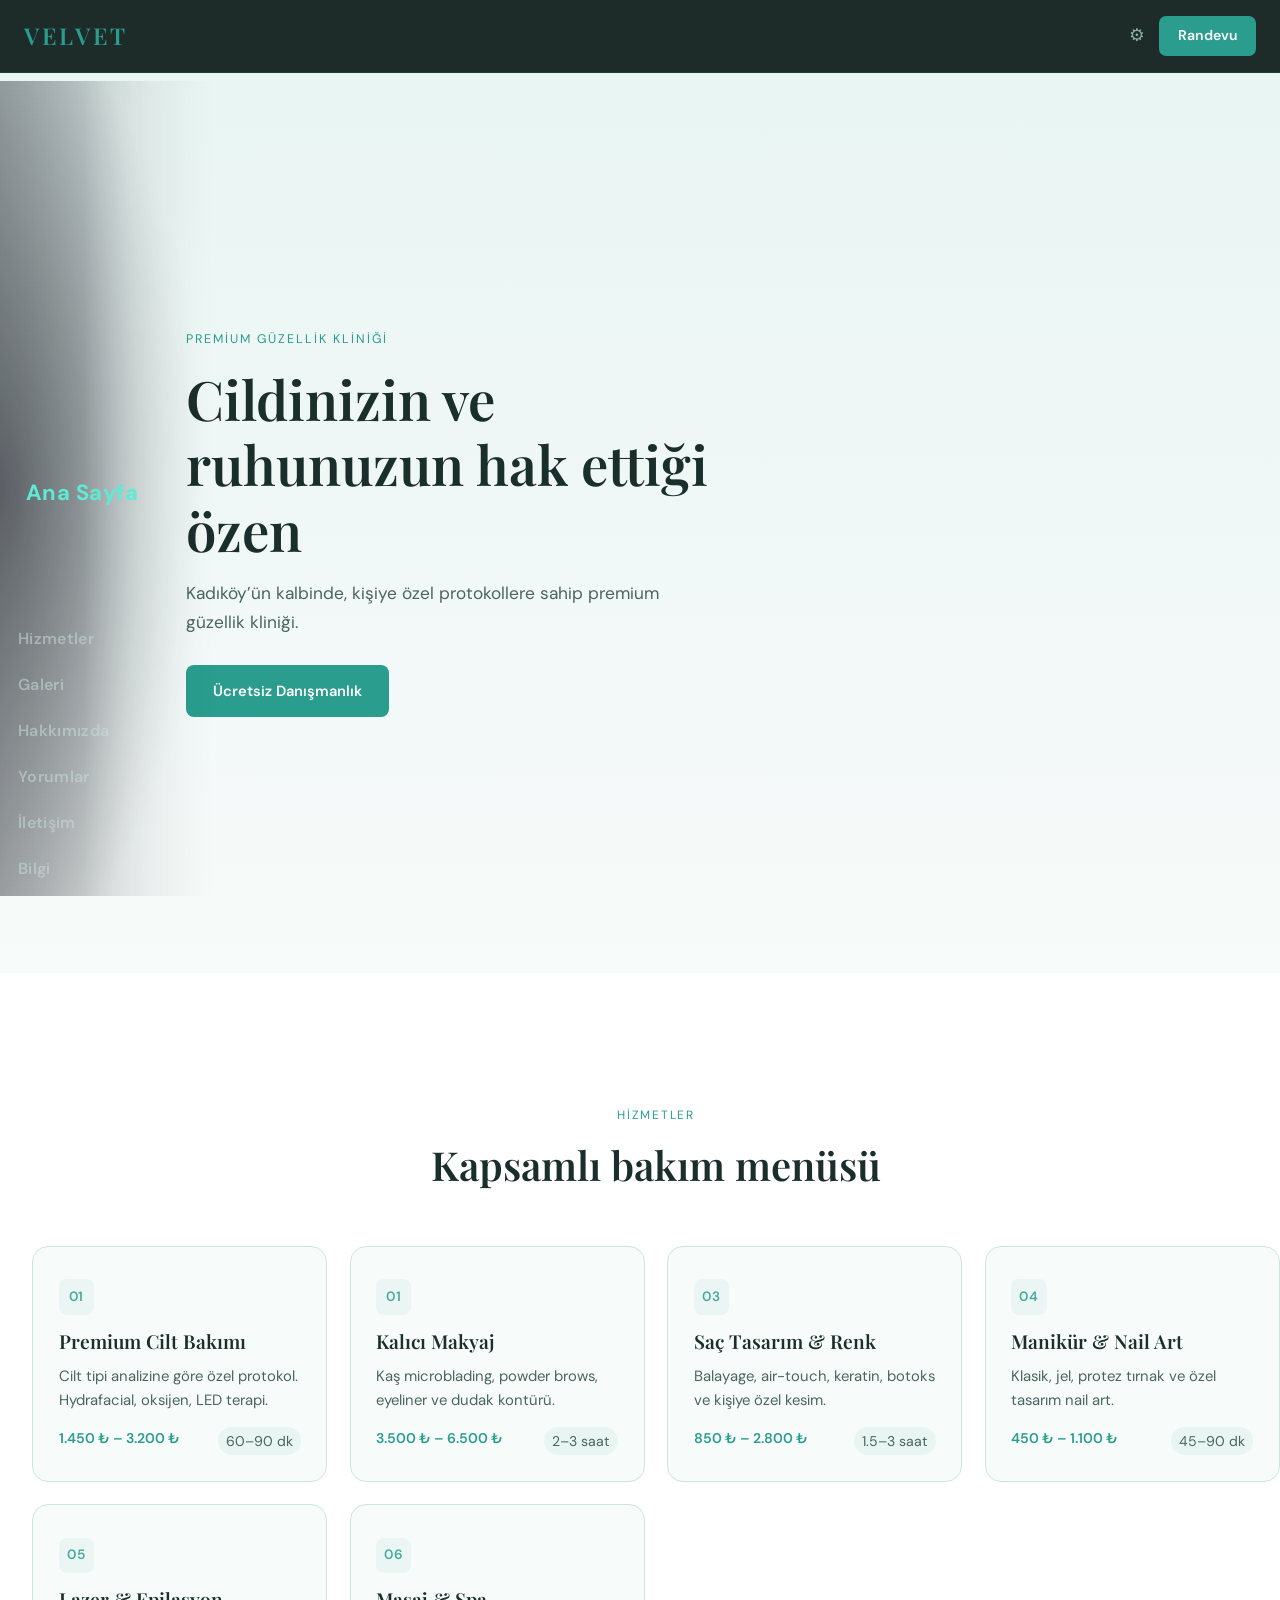
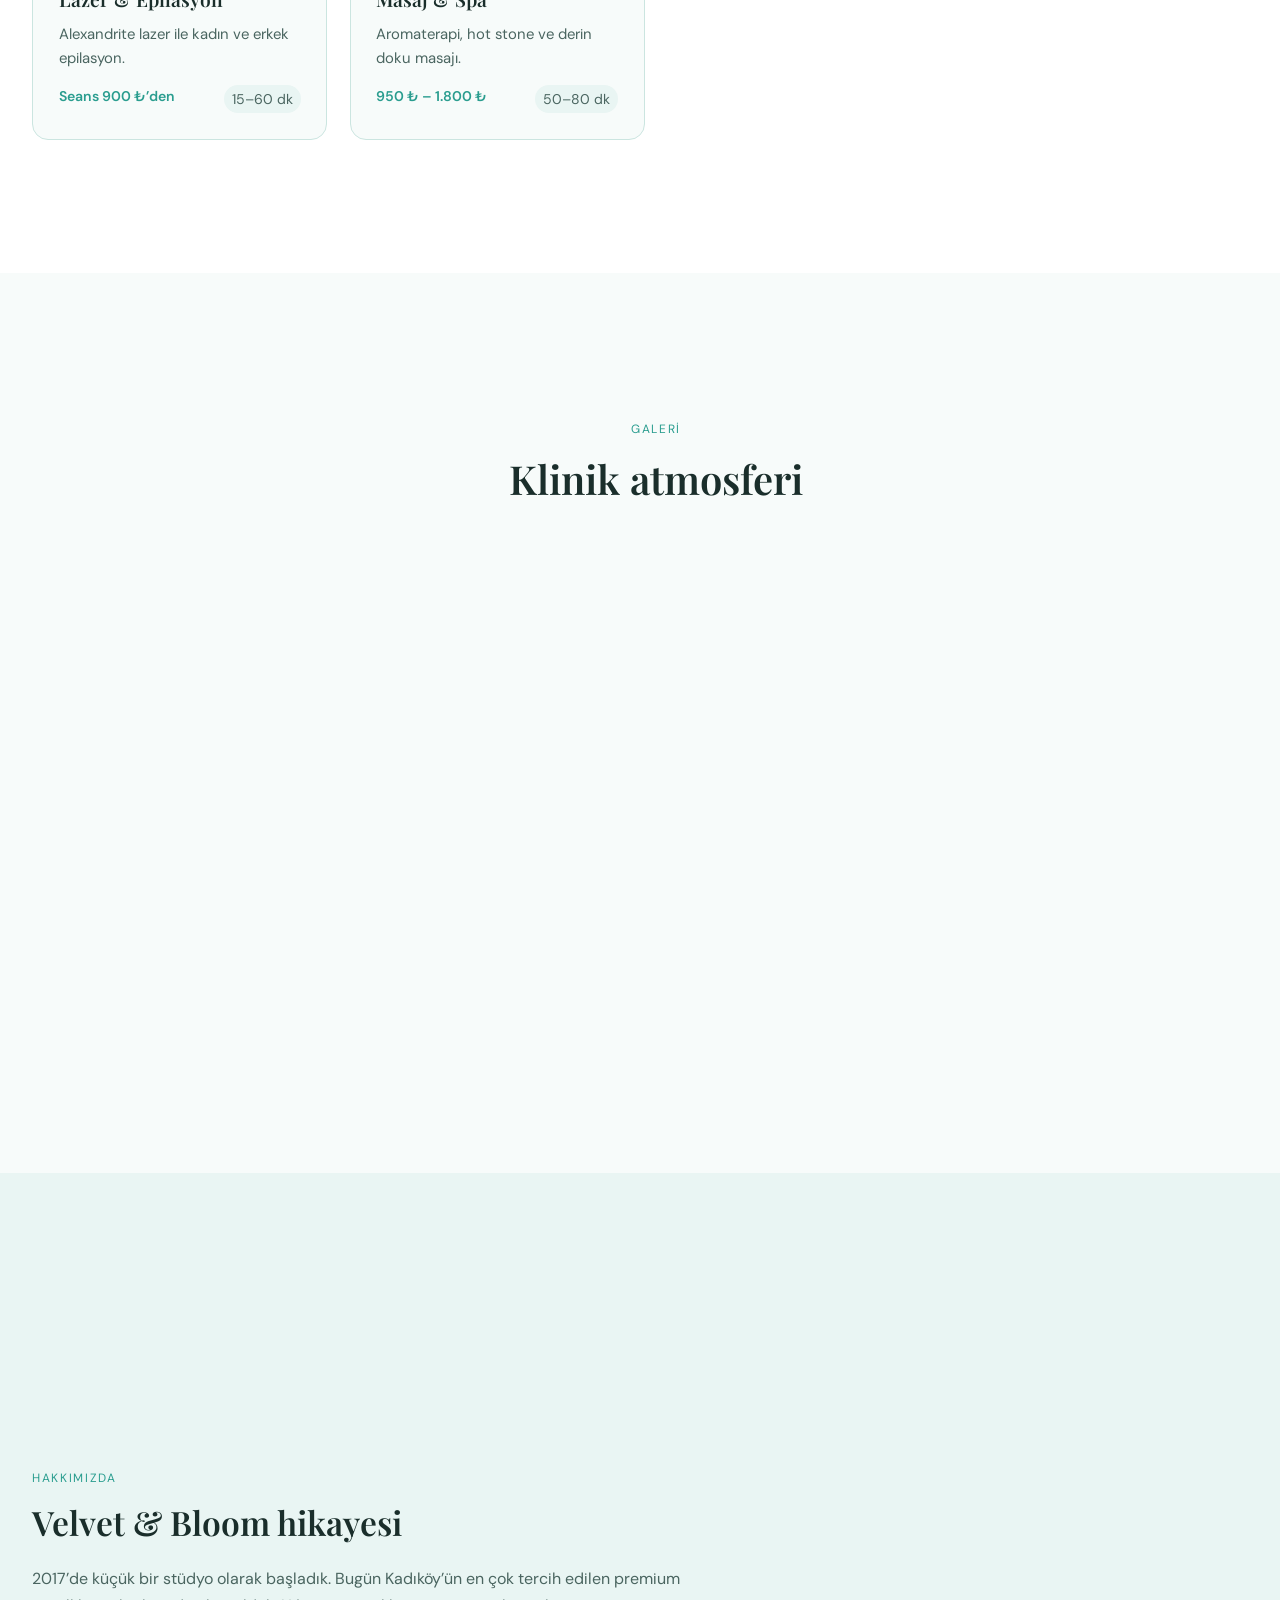
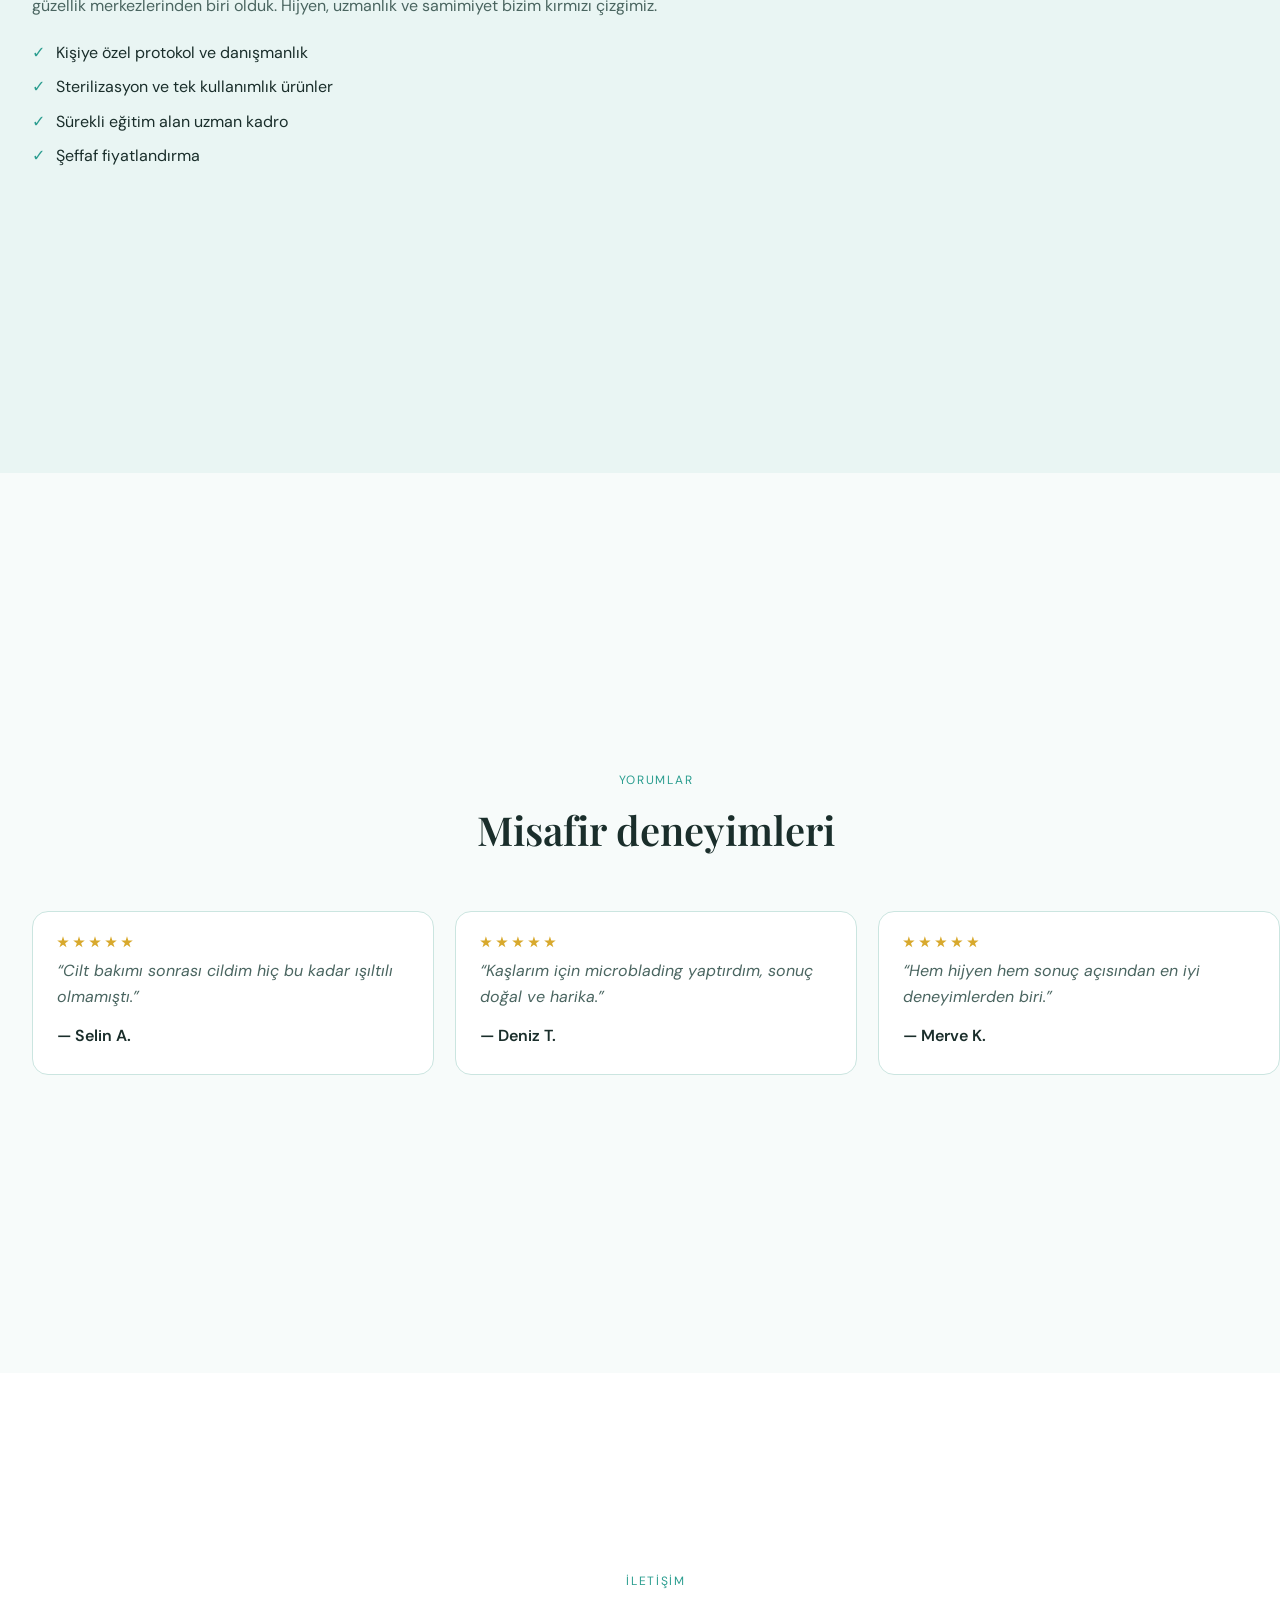
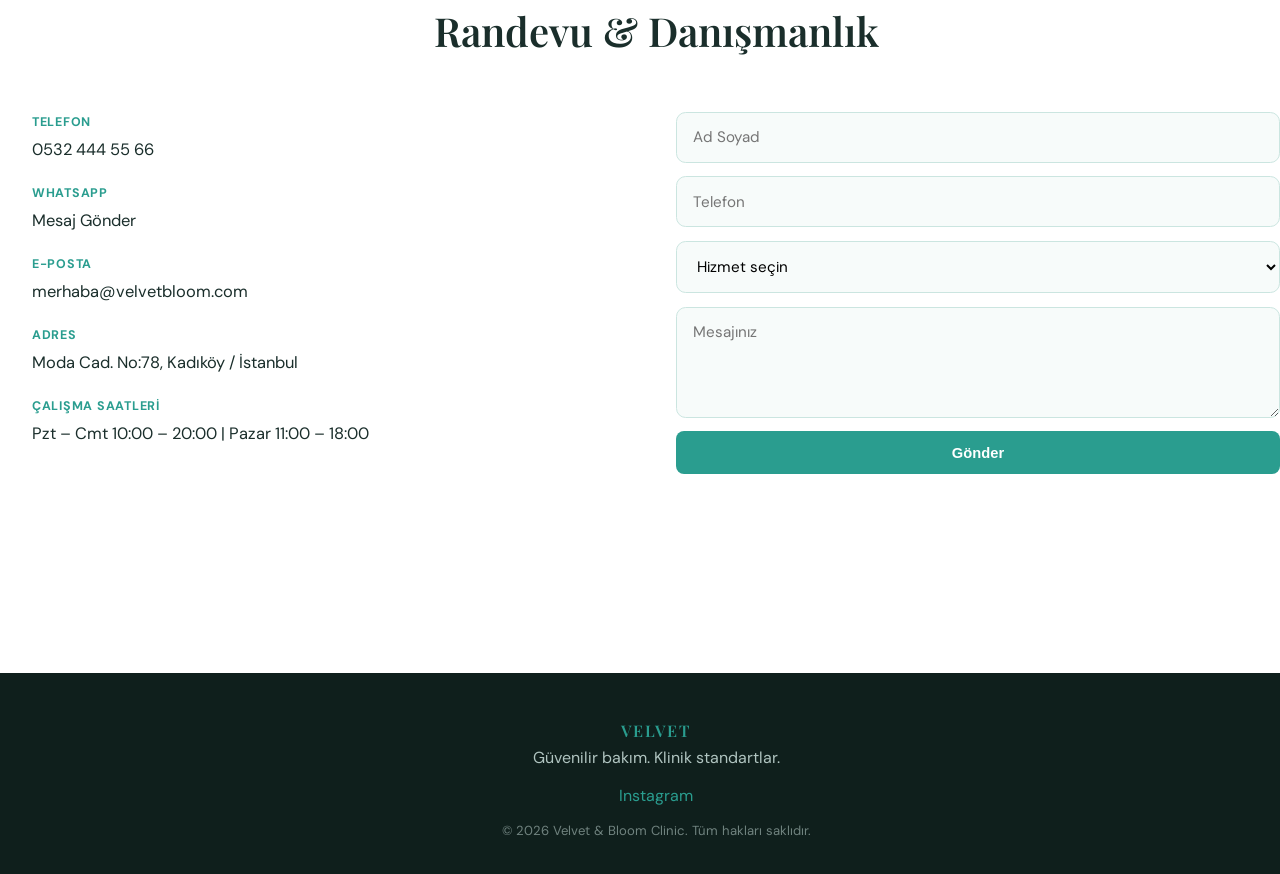
==== commit 2a1a9198: "Improve animations and motion effects" ====
--- a/index.html
+++ b/index.html
@@ -11,7 +11,6 @@
 </head>
 <body class="site-clinic">
 
-  <!-- Top bar (logo + CTA) — side-rail sits below this -->
   <header class="top-bar" id="topNav">
     <div class="top-bar-inner">
       <a href="#" class="logo" id="logo">VELVET</a>
@@ -22,7 +21,6 @@
     </div>
   </header>
 
-  <!-- Side rail (absolute animated section links) -->
   <aside class="side-rail" id="sideRail" aria-label="Sections">
     <div class="rail-track" id="railTrack"></div>
   </aside>
@@ -50,8 +48,8 @@
     <section id="hizmetler" class="services">
       <div class="container">
         <div class="section-header">
-          <span class="section-label">Hizmetler</span>
-          <h2>Kapsamlı bakım menüsü</h2>
+          <span class="section-label" data-blur-in>Hizmetler</span>
+          <h2 data-blur-in>Kapsamlı bakım menüsü</h2>
         </div>
         <div class="services-grid" id="services-grid"></div>
       </div>
@@ -60,8 +58,8 @@
     <section id="galeri" class="gallery">
       <div class="container">
         <div class="section-header">
-          <span class="section-label">Galeri</span>
-          <h2>Klinik atmosferi</h2>
+          <span class="section-label" data-blur-in>Galeri</span>
+          <h2 data-blur-in>Klinik atmosferi</h2>
         </div>
         <div class="gallery-grid" id="gallery-grid"></div>
       </div>
@@ -70,13 +68,13 @@
     <section id="hakkimizda" class="about">
       <div class="container about-grid">
         <div class="about-text">
-          <span class="section-label">Hakkımızda</span>
-          <h2 id="about-title"></h2>
-          <p id="about-text"></p>
-          <ul class="about-features" id="about-features"></ul>
+          <span class="section-label" data-blur-in>Hakkımızda</span>
+          <h2 id="about-title" data-blur-in></h2>
+          <p id="about-text" data-blur-in></p>
+          <ul class="about-features" id="about-features" data-blur-in></ul>
         </div>
         <div class="about-visual">
-          <img id="about-img" src="" alt="Klinik" class="about-img">
+          <img id="about-img" src="" alt="Klinik" class="about-img" data-mask-in>
         </div>
       </div>
     </section>
@@ -84,8 +82,8 @@
     <section id="yorumlar" class="testimonials">
       <div class="container">
         <div class="section-header">
-          <span class="section-label">Yorumlar</span>
-          <h2>Misafir deneyimleri</h2>
+          <span class="section-label" data-blur-in>Yorumlar</span>
+          <h2 data-blur-in>Misafir deneyimleri</h2>
         </div>
         <div class="testi-grid" id="testi-grid"></div>
       </div>
@@ -94,12 +92,12 @@
     <section id="iletisim" class="contact">
       <div class="container">
         <div class="section-header">
-          <span class="section-label">İletişim</span>
-          <h2>Randevu & Danışmanlık</h2>
+          <span class="section-label" data-blur-in>İletişim</span>
+          <h2 data-blur-in>Randevu & Danışmanlık</h2>
         </div>
         <div class="contact-grid">
-          <div class="contact-info" id="contact-info"></div>
-          <form class="contact-form" id="contact-form">
+          <div class="contact-info" id="contact-info" data-blur-in></div>
+          <form class="contact-form" id="contact-form" data-blur-in>
             <input type="text" name="name" placeholder="Ad Soyad" required>
             <input type="tel" name="phone" placeholder="Telefon" required>
             <select name="service" id="form-services"></select>
@@ -125,6 +123,7 @@
   <script src="assets/js/defaults.js"></script>
   <script src="assets/js/storage.js"></script>
   <script src="assets/js/public.js"></script>
+  <script src="assets/js/animations.js"></script>
   <script src="assets/js/side-rail.js"></script>
 </body>
-</html>
+</html>
--- a/assets/css/style.css
+++ b/assets/css/style.css
@@ -30,7 +30,7 @@
 /* Side rail — soft absolute rail */
 .side-rail {
   position: fixed; left: 0; top: 88px; bottom: 12px;
-  width: 220px; z-index: 45; pointer-events: none; overflow: visible;
+  width: 240px; z-index: 45; pointer-events: none; overflow: visible;
 }
 .side-rail::before {
   content: ""; position: absolute; inset: -8px 0;
@@ -45,17 +45,18 @@
 }
 .side-rail a.rail-link {
   position: absolute; left: 14px; right: 8px; display: block;
-  font-size: 15px; font-weight: 600; color: rgba(238, 242, 255, .42);
-  padding: 6px 2px; text-decoration: none; white-space: nowrap;
+  font-size: 16px; font-weight: 600; color: rgba(200, 220, 215, .55);
+  padding: 8px 4px; text-decoration: none; white-space: nowrap;
+  letter-spacing: 0.02em;
   transition:
-    top 1.85s cubic-bezier(.19, .82, .25, 1),
-    font-size 1.65s cubic-bezier(.19, .82, .25, 1),
-    color 1.2s ease, opacity 1.2s ease,
-    transform 1.65s cubic-bezier(.19, .82, .25, 1);
+    top 1.4s cubic-bezier(.19, .82, .25, 1),
+    font-size 1.2s cubic-bezier(.19, .82, .25, 1),
+    color 0.8s ease, opacity 0.8s ease,
+    transform 1.2s cubic-bezier(.19, .82, .25, 1);
 }
 .side-rail a.rail-link.on {
-  color: #5eead4; font-size: 28px; font-weight: 800;
-  transform: translateX(6px); opacity: 1;
+  color: #5eead4; font-size: 22px; font-weight: 700;
+  transform: translateX(8px); opacity: 1;
 }
 @media (max-width: 980px) {
   .side-rail { display: none; }
@@ -157,3 +158,229 @@
   .about-grid, .contact-grid { grid-template-columns: 1fr; }
   .hero-content { margin-left: 0 !important; }
 }
+
+/* Full-viewport sections */
+.hero { min-height: 100vh; min-height: 100dvh; }
+.services, .gallery, .about, .testimonials, .contact {
+  min-height: 100vh;
+  min-height: 100dvh;
+  display: flex;
+  flex-direction: column;
+  justify-content: center;
+  padding-top: 5rem;
+  padding-bottom: 5rem;
+}
+.services .container,
+.gallery .container,
+.about .container,
+.testimonials .container,
+.contact .container { width: 100%; }
+
+/* Icon mark instead of emoji */
+.service-icon .icon-mark {
+  display: inline-flex;
+  align-items: center;
+  justify-content: center;
+  min-width: 2.2rem;
+  height: 2.2rem;
+  padding: 0 0.5rem;
+  border-radius: 0.5rem;
+  font-size: 0.85rem;
+  font-weight: 600;
+  letter-spacing: 0.04em;
+  background: rgba(0,0,0,0.06);
+  color: inherit;
+  opacity: 0.85;
+}
+.site-modern .service-icon .icon-mark {
+  background: rgba(255,255,255,0.08);
+}
+.site-clinic .service-icon .icon-mark {
+  background: var(--secondary, #E9F5F3);
+  color: var(--primary, #2A9D8F);
+}
+
+/* Star rating without emoji */
+.stars { display: flex; gap: 0.25rem; margin-bottom: 0.6rem; }
+.stars .star {
+  width: 12px; height: 12px;
+  background: currentColor;
+  clip-path: polygon(50% 0%, 61% 35%, 98% 35%, 68% 57%, 79% 91%, 50% 70%, 21% 91%, 32% 57%, 2% 35%, 39% 35%);
+  opacity: 0.9;
+}
+
+/* Contact form polish */
+.contact-form input,
+.contact-form select,
+.contact-form textarea {
+  transition: border-color 0.2s, box-shadow 0.2s;
+}
+.contact-form input:focus,
+.contact-form select:focus,
+.contact-form textarea:focus {
+  box-shadow: 0 0 0 3px rgba(0,0,0,0.06);
+}
+
+@media (max-width: 700px) {
+  .hero { min-height: 100svh; }
+  .services, .gallery, .about, .testimonials, .contact {
+    min-height: auto;
+    padding-top: 4rem;
+    padding-bottom: 4rem;
+  }
+}
+/* ============================================================
+   SITE 3 — CLINIC MOTION LAYER
+   Precise, calm, clinical. Blur-in reveals.
+   ============================================================ */
+
+[data-blur-in] {
+  opacity: 0;
+  filter: blur(6px);
+  transform: translateY(18px);
+  transition: opacity 0.85s cubic-bezier(0.65, 0, 0.35, 1),
+              transform 0.85s cubic-bezier(0.65, 0, 0.35, 1),
+              filter 0.85s cubic-bezier(0.65, 0, 0.35, 1);
+}
+[data-blur-in].is-visible {
+  opacity: 1;
+  filter: blur(0);
+  transform: none;
+}
+
+[data-mask-in] {
+  opacity: 0;
+  clip-path: inset(0 0 100% 0);
+  transition: opacity 0.9s cubic-bezier(0.65, 0, 0.35, 1),
+              clip-path 1.1s cubic-bezier(0.65, 0, 0.35, 1);
+}
+[data-mask-in].is-visible {
+  opacity: 1;
+  clip-path: inset(0 0 0 0);
+}
+
+/* HERO — calm fade + blur removal */
+.hero-content {
+  opacity: 0;
+  filter: blur(4px);
+  transition: opacity 1.2s cubic-bezier(0.65, 0, 0.35, 1),
+              filter 1.2s cubic-bezier(0.65, 0, 0.35, 1);
+}
+.hero-content.is-visible { opacity: 1; filter: blur(0); }
+
+.hero-eyebrow {
+  opacity: 0;
+  transform: translateY(-8px);
+  transition: opacity 0.9s cubic-bezier(0.65, 0, 0.35, 1) 0.2s,
+              transform 0.9s cubic-bezier(0.65, 0, 0.35, 1) 0.2s;
+}
+.hero-eyebrow.is-visible { opacity: 1; transform: none; }
+
+#hero-title {
+  opacity: 0;
+  transform: translateY(10px);
+  transition: opacity 1s cubic-bezier(0.65, 0, 0.35, 1) 0.35s,
+              transform 1s cubic-bezier(0.65, 0, 0.35, 1) 0.35s;
+}
+#hero-title.is-visible { opacity: 1; transform: none; }
+
+#hero-sub {
+  opacity: 0;
+  transition: opacity 1s cubic-bezier(0.65, 0, 0.35, 1) 0.55s;
+}
+#hero-sub.is-visible { opacity: 1; }
+
+#hero-cta {
+  opacity: 0;
+  transform: translateY(8px);
+  transition: opacity 0.9s cubic-bezier(0.65, 0, 0.35, 1) 0.75s,
+              transform 0.9s cubic-bezier(0.65, 0, 0.35, 1) 0.75s;
+}
+#hero-cta.is-visible { opacity: 1; transform: none; }
+
+/* Top bar — precision drop */
+.top-bar {
+  transform: translateY(-100%);
+  transition: transform 1.1s cubic-bezier(0.65, 0, 0.35, 1);
+}
+.top-bar.is-loaded { transform: translateY(0); }
+
+/* Service cards — alternating clip reveal */
+.service-card {
+  opacity: 0;
+  transform: translateY(20px);
+  transition: opacity 0.85s cubic-bezier(0.65, 0, 0.35, 1),
+              transform 0.85s cubic-bezier(0.65, 0, 0.35, 1),
+              box-shadow 0.4s ease;
+}
+.service-card.is-visible { opacity: 1; transform: none; }
+
+/* Gallery — clean mask reveal */
+.gallery-item {
+  opacity: 0;
+  clip-path: inset(100% 0 0 0);
+  transition: opacity 0.7s cubic-bezier(0.65, 0, 0.35, 1),
+              clip-path 1s cubic-bezier(0.65, 0, 0.35, 1);
+}
+.gallery-item.is-visible {
+  opacity: 1;
+  clip-path: inset(0 0 0 0);
+}
+.gallery-item img {
+  transition: transform 1.2s cubic-bezier(0.65, 0, 0.35, 1);
+}
+.gallery-item:hover img { transform: scale(1.03); }
+
+/* Testimonials — precision rise */
+.testi-card {
+  opacity: 0;
+  transform: translateY(16px);
+  transition: opacity 0.8s cubic-bezier(0.65, 0, 0.35, 1),
+              transform 0.8s cubic-bezier(0.65, 0, 0.35, 1);
+}
+.testi-card.is-visible { opacity: 1; transform: none; }
+
+/* Features list — sequential check-in */
+.about-features li {
+  opacity: 0;
+  transform: translateX(-6px);
+  transition: opacity 0.7s cubic-bezier(0.65, 0, 0.35, 1),
+              transform 0.7s cubic-bezier(0.65, 0, 0.35, 1);
+}
+.about-features.is-visible li { opacity: 1; transform: none; }
+.about-features.is-visible li:nth-child(1) { transition-delay: 0ms; }
+.about-features.is-visible li:nth-child(2) { transition-delay: 90ms; }
+.about-features.is-visible li:nth-child(3) { transition-delay: 180ms; }
+.about-features.is-visible li:nth-child(4) { transition-delay: 270ms; }
+.about-features.is-visible li:nth-child(5) { transition-delay: 360ms; }
+
+/* Contact info cards — sequential */
+.contact-info .info-item {
+  opacity: 0;
+  transform: translateY(12px);
+  transition: opacity 0.7s cubic-bezier(0.65, 0, 0.35, 1),
+              transform 0.7s cubic-bezier(0.65, 0, 0.35, 1);
+}
+.contact-info.is-visible .info-item { opacity: 1; transform: none; }
+.contact-info.is-visible .info-item:nth-child(1) { transition-delay: 0ms; }
+.contact-info.is-visible .info-item:nth-child(2) { transition-delay: 70ms; }
+.contact-info.is-visible .info-item:nth-child(3) { transition-delay: 140ms; }
+.contact-info.is-visible .info-item:nth-child(4) { transition-delay: 210ms; }
+.contact-info.is-visible .info-item:nth-child(5) { transition-delay: 280ms; }
+
+/* Hero background - calm parallax */
+.hero-bg { will-change: transform; }
+
+/* Reduced motion */
+@media (prefers-reduced-motion: reduce) {
+  [data-blur-in], [data-mask-in], .hero-content,
+  .hero-eyebrow, #hero-title, #hero-sub, #hero-cta,
+  .top-bar, .service-card, .gallery-item, .testi-card,
+  .about-features li, .contact-info .info-item {
+    opacity: 1 !important;
+    filter: none !important;
+    transform: none !important;
+    clip-path: none !important;
+    transition: none !important;
+  }
+}
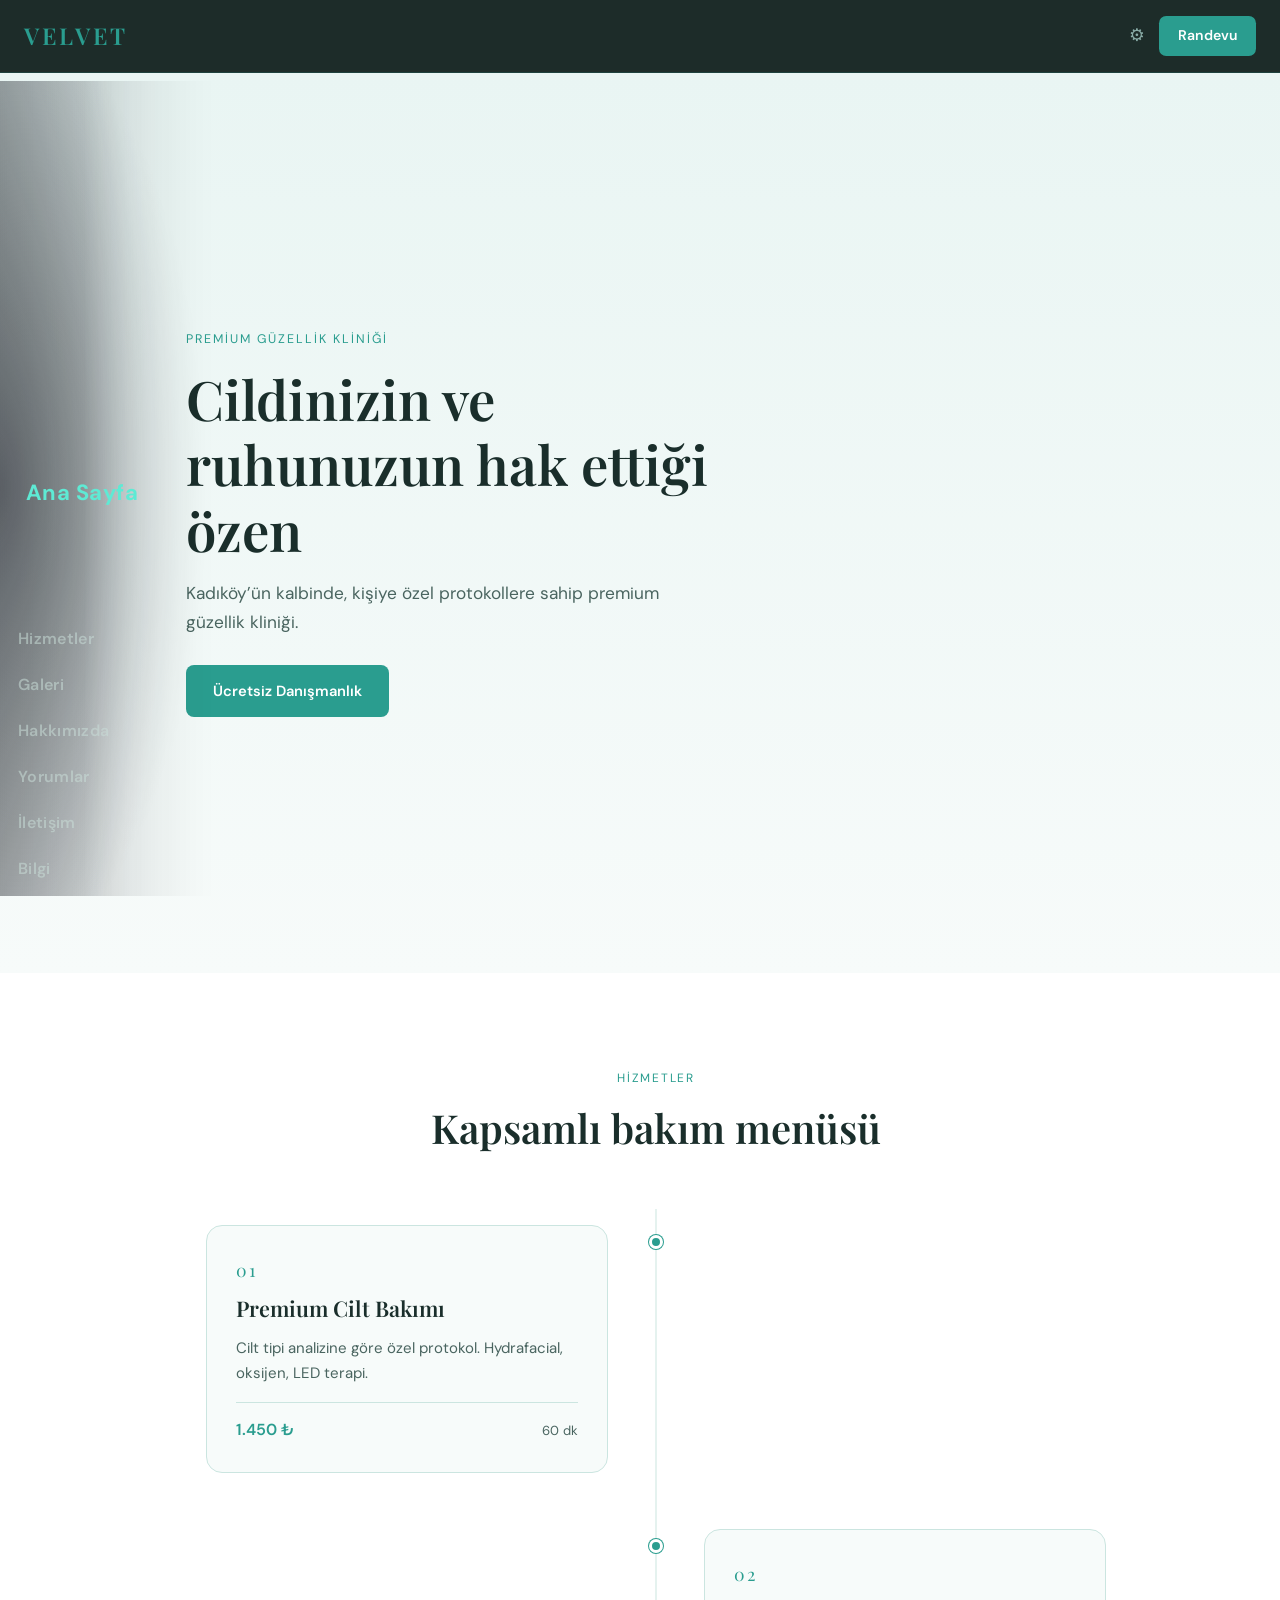
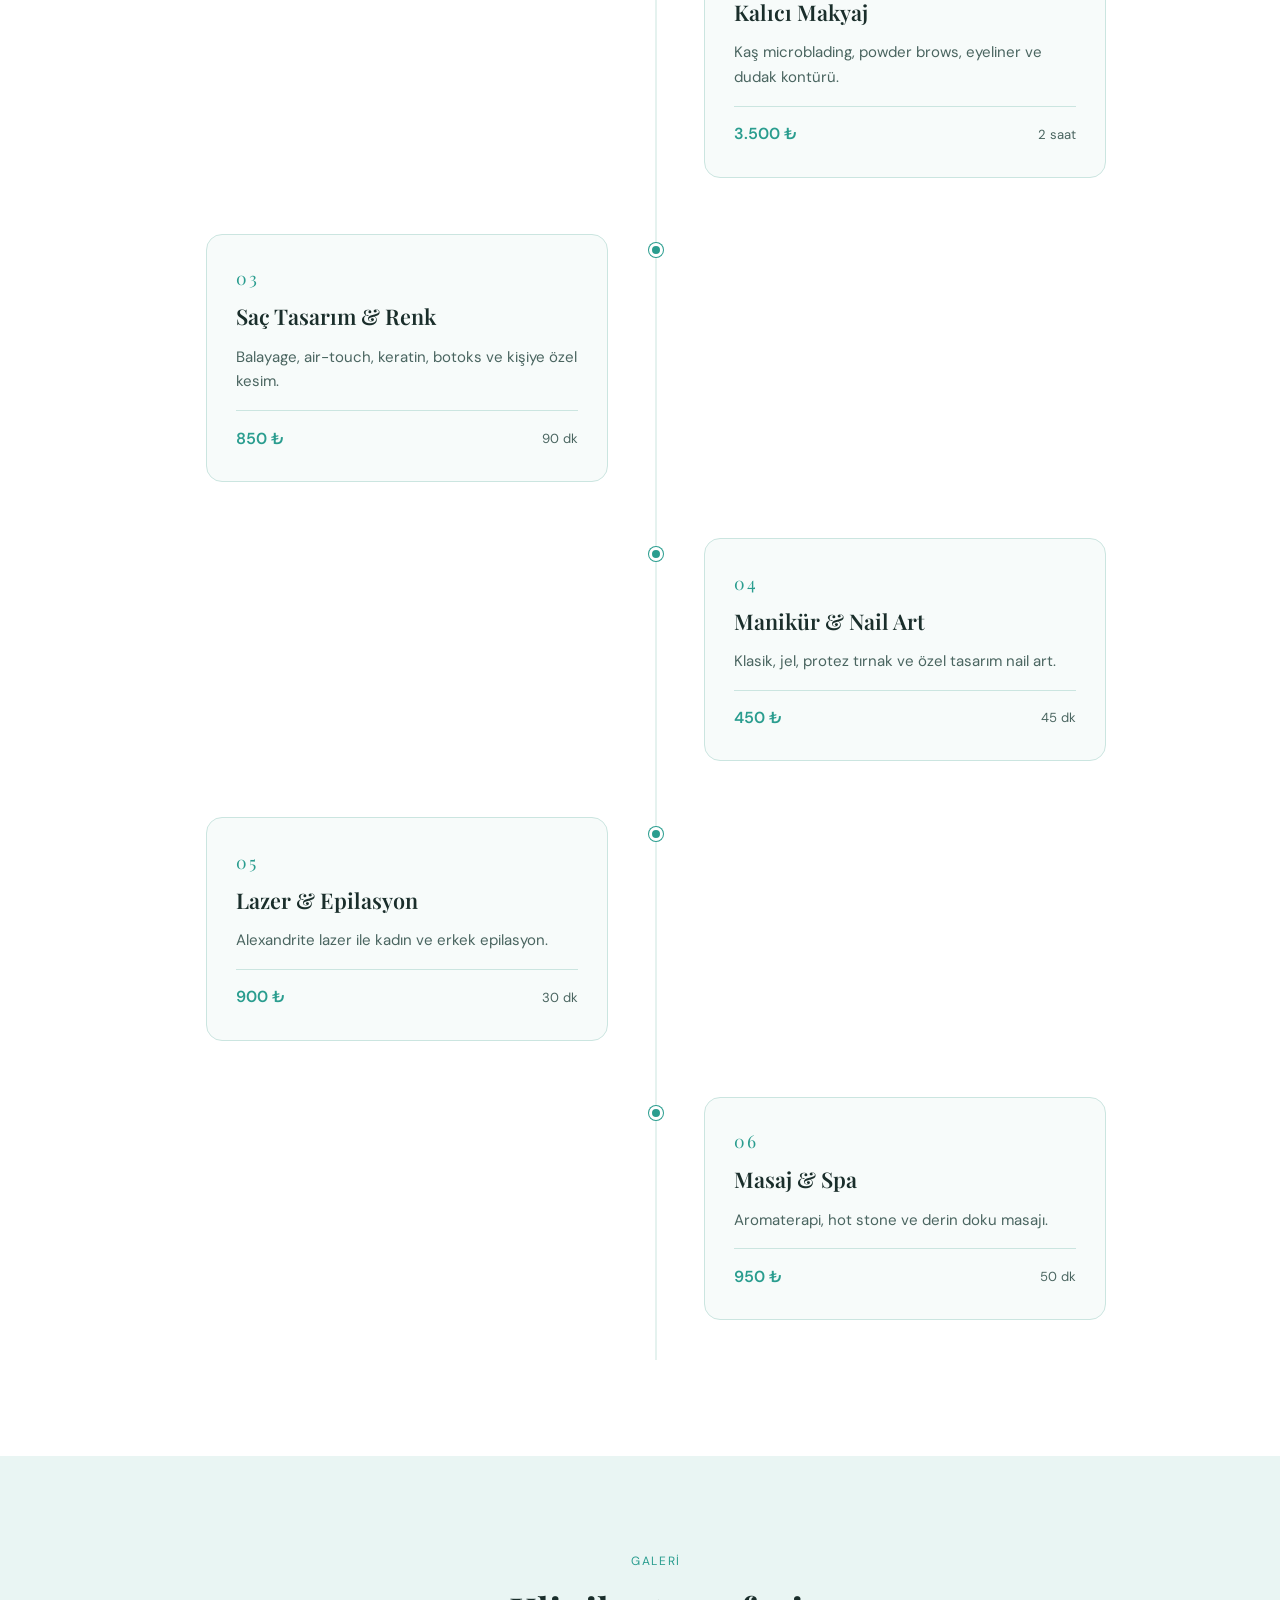
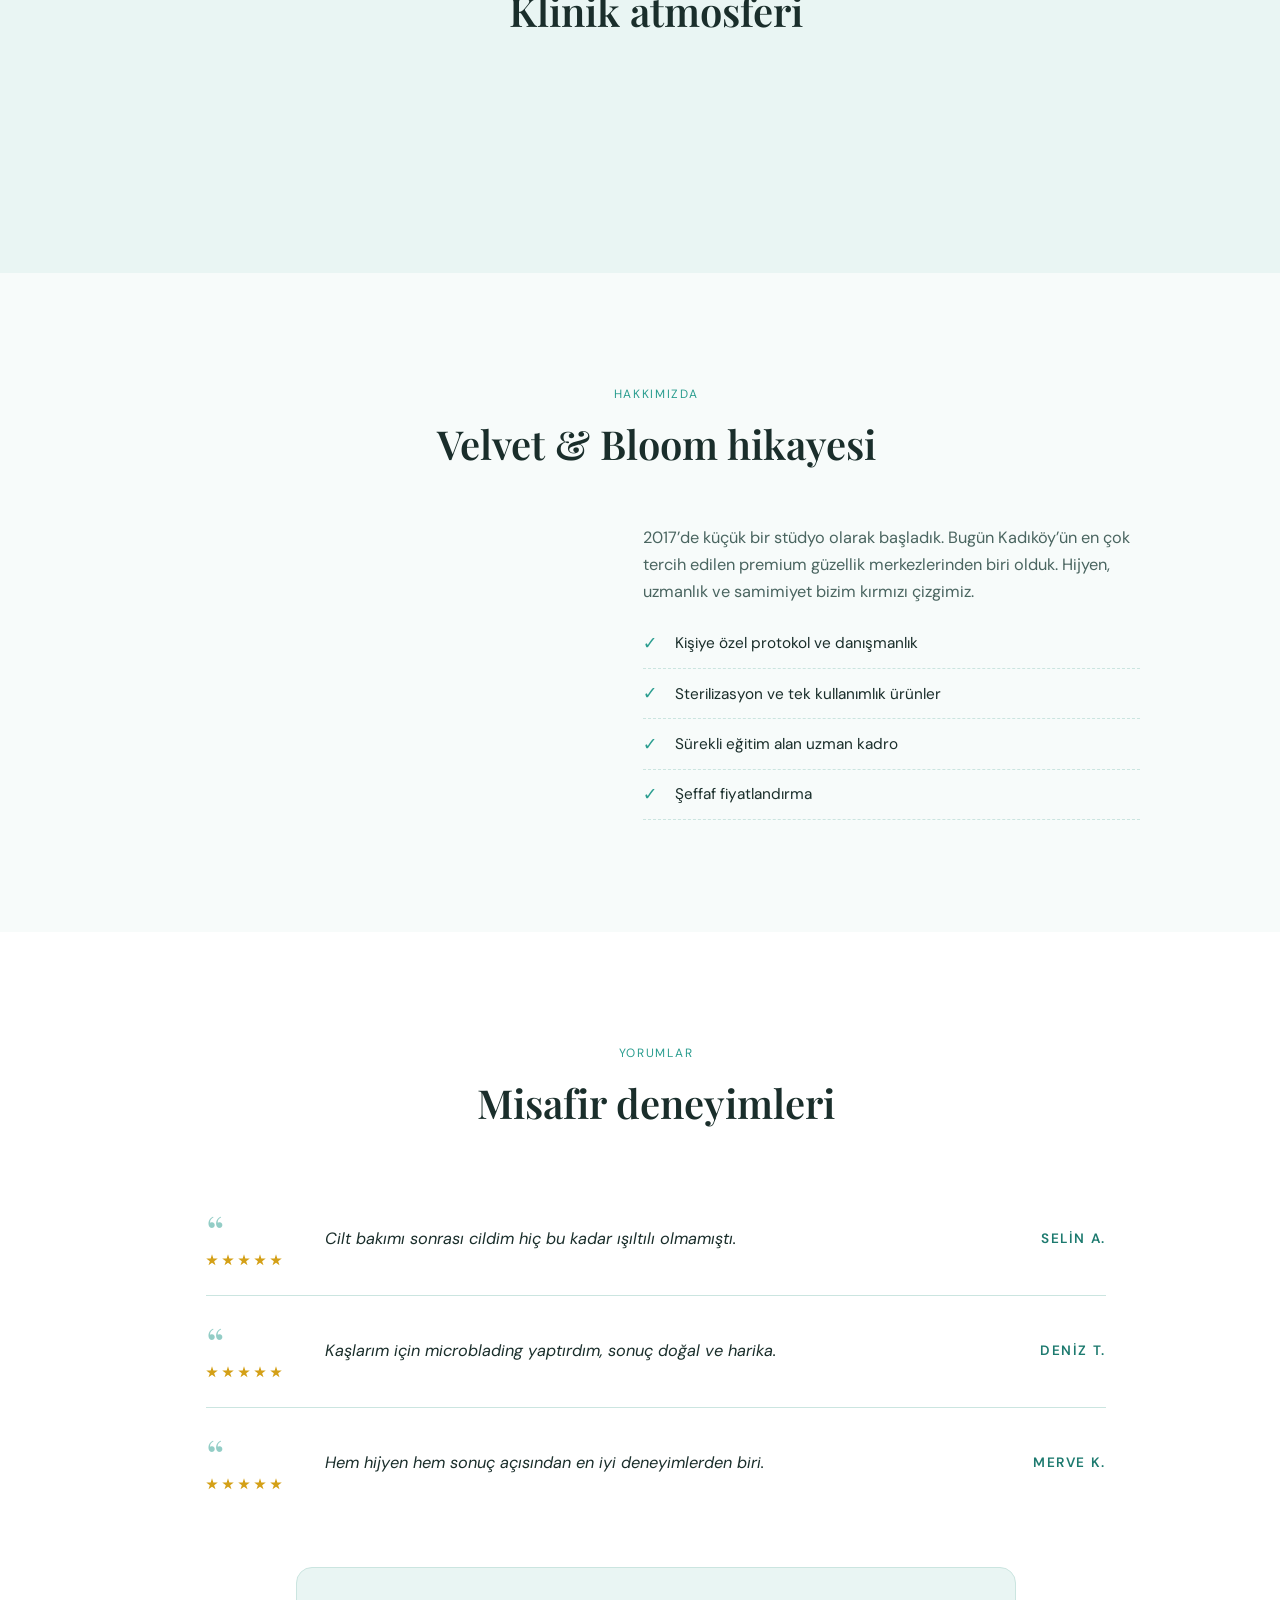
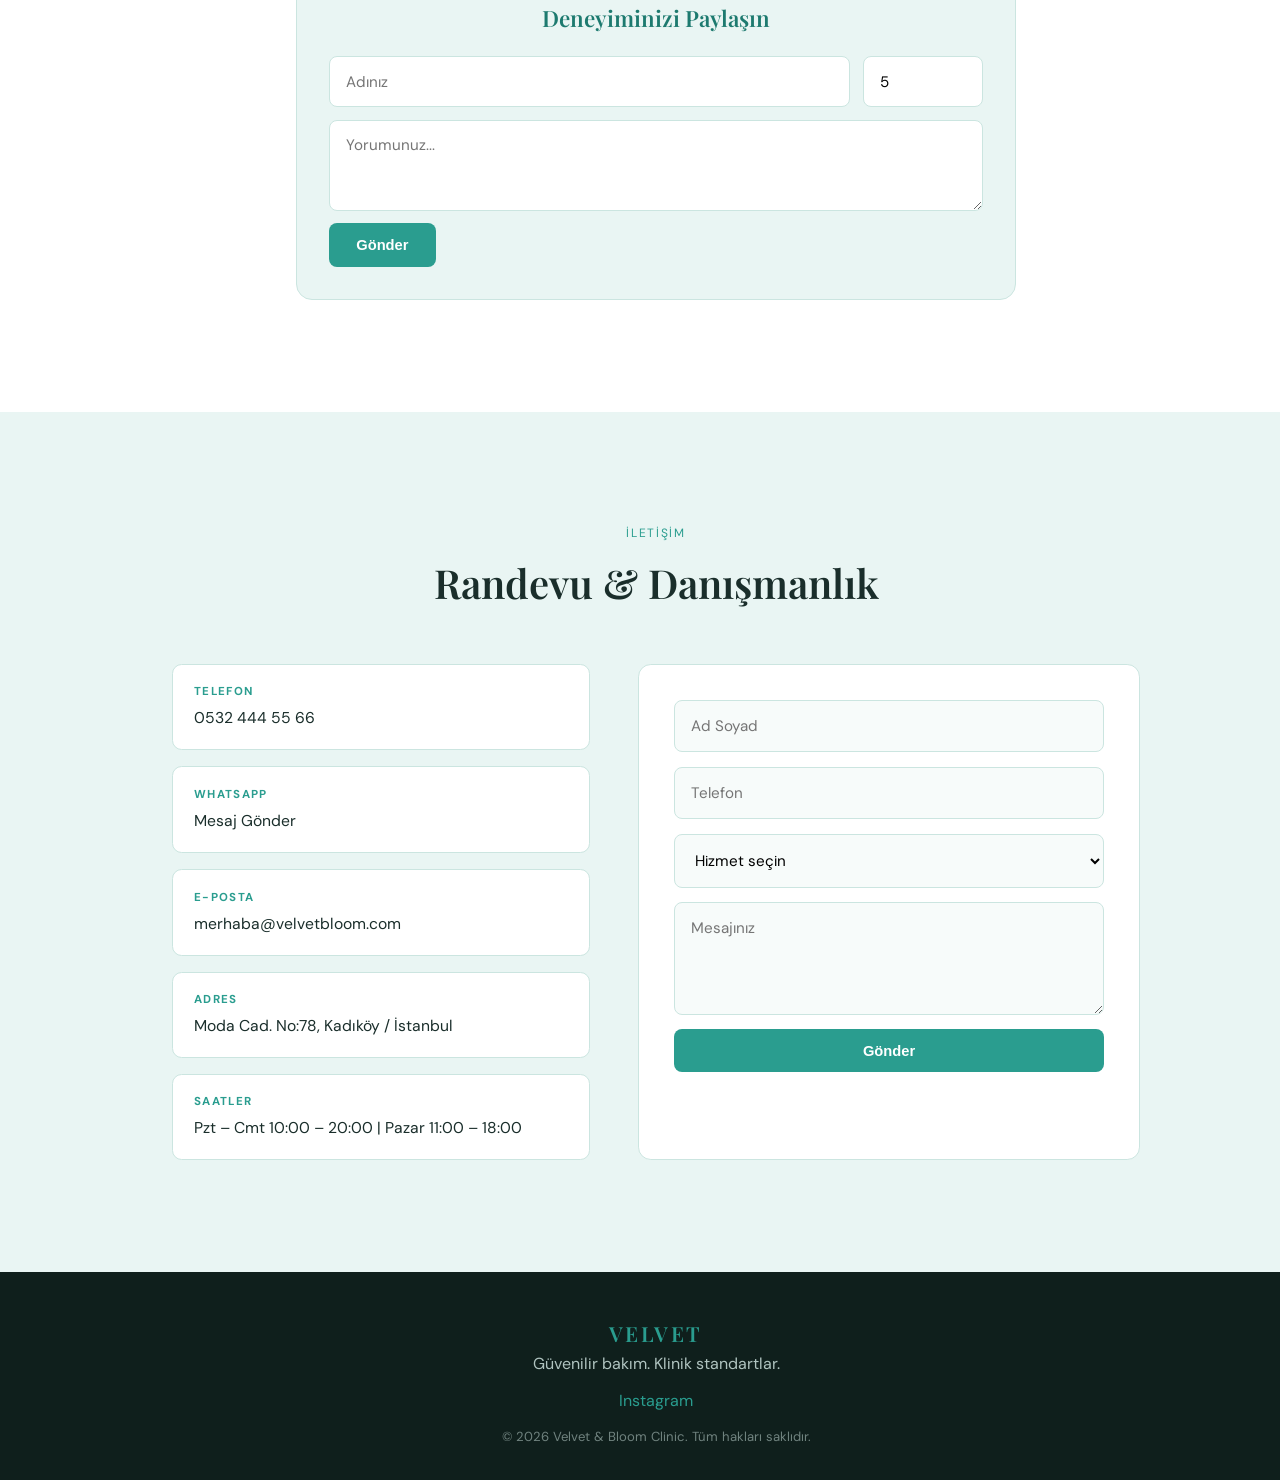
==== commit 4896086a: "Improve animations and motion effects" ====
--- a/index.html
+++ b/index.html
@@ -35,6 +35,7 @@
   </div>
 
   <main class="page-main">
+    <!-- HERO -->
     <section class="hero" id="hero">
       <div class="hero-bg" id="hero-bg"></div>
       <div class="container hero-content">
@@ -45,59 +46,80 @@
       </div>
     </section>
 
+    <!-- HİZMETLER: Alternating Timeline -->
     <section id="hizmetler" class="services">
       <div class="container">
         <div class="section-header">
-          <span class="section-label" data-blur-in>Hizmetler</span>
-          <h2 data-blur-in>Kapsamlı bakım menüsü</h2>
+          <span class="section-label">Hizmetler</span>
+          <h2>Kapsamlı bakım menüsü</h2>
         </div>
-        <div class="services-grid" id="services-grid"></div>
+        <div class="timeline" id="services-grid"></div>
       </div>
     </section>
 
+    <!-- GALERİ: Masonry -->
     <section id="galeri" class="gallery">
       <div class="container">
         <div class="section-header">
-          <span class="section-label" data-blur-in>Galeri</span>
-          <h2 data-blur-in>Klinik atmosferi</h2>
+          <span class="section-label">Galeri</span>
+          <h2>Klinik atmosferi</h2>
         </div>
-        <div class="gallery-grid" id="gallery-grid"></div>
+        <div class="masonry" id="gallery-grid"></div>
       </div>
     </section>
 
+    <!-- HAKKIMIZDA: Milestone -->
     <section id="hakkimizda" class="about">
-      <div class="container about-grid">
-        <div class="about-text">
-          <span class="section-label" data-blur-in>Hakkımızda</span>
-          <h2 id="about-title" data-blur-in></h2>
-          <p id="about-text" data-blur-in></p>
-          <ul class="about-features" id="about-features" data-blur-in></ul>
+      <div class="container">
+        <div class="section-header">
+          <span class="section-label">Hakkımızda</span>
+          <h2 id="about-title"></h2>
         </div>
-        <div class="about-visual">
-          <img id="about-img" src="" alt="Klinik" class="about-img" data-mask-in>
+        <div class="about-milestones">
+          <div class="about-visual">
+            <img id="about-img" src="" alt="Klinik" class="about-img">
+          </div>
+          <div class="about-text">
+            <p id="about-text"></p>
+            <ul class="about-features" id="about-features"></ul>
+          </div>
         </div>
       </div>
     </section>
 
+    <!-- YORUMLAR: Minimal Liste + Form -->
     <section id="yorumlar" class="testimonials">
       <div class="container">
         <div class="section-header">
-          <span class="section-label" data-blur-in>Yorumlar</span>
-          <h2 data-blur-in>Misafir deneyimleri</h2>
+          <span class="section-label">Yorumlar</span>
+          <h2>Misafir deneyimleri</h2>
         </div>
-        <div class="testi-grid" id="testi-grid"></div>
+        <div class="testi-list" id="testi-grid"></div>
+
+        <div class="review-inline">
+          <h3>Deneyiminizi Paylaşın</h3>
+          <form class="review-form" id="review-form">
+            <div class="row-2">
+              <input type="text" name="name" placeholder="Adınız" required maxlength="40">
+              <input type="number" name="rating" min="1" max="5" value="5" placeholder="Puan" required>
+            </div>
+            <textarea name="text" placeholder="Yorumunuz..." rows="3" required maxlength="300"></textarea>
+            <button type="submit" class="btn btn-primary">Gönder</button>
+          </form>
+        </div>
       </div>
     </section>
 
+    <!-- İLETİŞİM: 3-Sütun Info + Form -->
     <section id="iletisim" class="contact">
       <div class="container">
         <div class="section-header">
-          <span class="section-label" data-blur-in>İletişim</span>
-          <h2 data-blur-in>Randevu & Danışmanlık</h2>
+          <span class="section-label">İletişim</span>
+          <h2>Randevu & Danışmanlık</h2>
         </div>
-        <div class="contact-grid">
-          <div class="contact-info" id="contact-info" data-blur-in></div>
-          <form class="contact-form" id="contact-form" data-blur-in>
+        <div class="contact-tri">
+          <div class="contact-info" id="contact-info"></div>
+          <form class="contact-form" id="contact-form">
             <input type="text" name="name" placeholder="Ad Soyad" required>
             <input type="tel" name="phone" placeholder="Telefon" required>
             <select name="service" id="form-services"></select>
@@ -123,7 +145,6 @@
   <script src="assets/js/defaults.js"></script>
   <script src="assets/js/storage.js"></script>
   <script src="assets/js/public.js"></script>
-  <script src="assets/js/animations.js"></script>
   <script src="assets/js/side-rail.js"></script>
 </body>
 </html>
--- a/assets/css/style.css
+++ b/assets/css/style.css
@@ -1,386 +1,162 @@
 *, *::before, *::after { box-sizing: border-box; margin: 0; padding: 0; }
 html { scroll-behavior: smooth; }
-body {
-  font-family: 'DM Sans', system-ui, sans-serif;
-  background: var(--bg, #F7FBFA);
-  color: var(--text, #1A2E2B);
-  line-height: 1.65;
-}
+body { font-family: 'DM Sans', system-ui, sans-serif; background: var(--bg, #F7FBFA); color: var(--text, #1A2E2B); line-height: 1.65; overflow-x: hidden; }
 h1, h2, h3, .logo, .logo-text { font-family: 'Playfair Display', Georgia, serif; font-weight: 600; }
 .container { width: min(1000px, 90%); margin-inline: auto; }
 
-/* Top bar */
-.top-bar {
-  position: sticky; top: 0; z-index: 50;
-  background: rgba(15, 31, 28, 0.94);
-  backdrop-filter: blur(12px);
-  border-bottom: 1px solid rgba(42, 157, 143, 0.2);
-}
-.top-bar-inner {
-  display: flex; align-items: center; justify-content: space-between;
-  height: 72px; padding: 0 1.5rem; max-width: 1400px; margin: 0 auto;
-}
-.top-bar .logo {
-  font-size: 1.45rem; letter-spacing: 0.14em; color: var(--primary, #2A9D8F); text-decoration: none;
-}
+/* ---- SLOW transitions globally on Site 3 ---- */
+a, button, input, textarea, select { transition: all 1s cubic-bezier(0.65, 0, 0.35, 1); }
+.btn, .btn-primary, .btn-sm { transition: all 1.1s cubic-bezier(0.65, 0, 0.35, 1); }
+
+/* TOP BAR */
+.top-bar { position: sticky; top: 0; z-index: 50; background: rgba(15, 31, 28, 0.94); backdrop-filter: blur(12px); border-bottom: 1px solid rgba(42, 157, 143, 0.2); transform: translateY(-100%); transition: transform 1.1s cubic-bezier(0.65, 0, 0.35, 1); }
+.top-bar.is-loaded { transform: translateY(0); }
+.top-bar-inner { display: flex; align-items: center; justify-content: space-between; height: 72px; padding: 0 1.5rem; max-width: 1400px; margin: 0 auto; }
+.top-bar .logo { font-size: 1.45rem; letter-spacing: 0.14em; color: var(--primary, #2A9D8F); text-decoration: none; }
 .top-bar-actions { display: flex; align-items: center; gap: 0.9rem; }
 .admin-link { color: #8aada8; text-decoration: none; font-size: 1.1rem; }
 .admin-link:hover { color: var(--primary); }
+.btn { display: inline-flex; align-items: center; justify-content: center; padding: .85rem 1.7rem; border-radius: .5rem; text-decoration: none; font-weight: 600; font-size: .92rem; border: none; cursor: pointer; }
+.btn-primary { background: var(--primary); color: #fff; }
+.btn-primary:hover { background: var(--primary-dark, #1D7A6F); transform: translateY(-1px); }
+.btn-sm { padding: 0.5rem 1.15rem; background: var(--primary); color: #fff; border-radius: 0.45rem; font-size: 0.88rem; text-decoration: none; font-weight: 600; }
 
-/* Side rail — soft absolute rail */
-.side-rail {
-  position: fixed; left: 0; top: 88px; bottom: 12px;
-  width: 240px; z-index: 45; pointer-events: none; overflow: visible;
-}
+/* SIDE RAIL */
+.side-rail { position: fixed; left: 0; top: 88px; bottom: 12px; width: 240px; z-index: 45; pointer-events: none; overflow: visible; }
 .side-rail::before {
   content: ""; position: absolute; inset: -8px 0;
-  background:
-    radial-gradient(120% 80% at 0% 50%, rgba(12, 16, 24, .55) 0%, rgba(12, 16, 24, .22) 42%, transparent 72%),
-    linear-gradient(90deg, rgba(12, 16, 24, .4) 0%, rgba(12, 16, 24, .12) 55%, transparent 100%);
+  background: radial-gradient(120% 80% at 0% 50%, rgba(12,16,24,.55) 0%, rgba(12,16,24,.22) 42%, transparent 72%), linear-gradient(90deg, rgba(12,16,24,.4) 0%, rgba(12,16,24,.12) 55%, transparent 100%);
   mask-image: linear-gradient(90deg, #000 0%, #000 35%, transparent 100%);
   opacity: .9; pointer-events: none;
 }
-.side-rail .rail-track {
-  position: absolute; inset: 0; padding: 8px 14px; box-sizing: border-box; pointer-events: auto;
-}
+.side-rail .rail-track { position: absolute; inset: 0; padding: 8px 14px; box-sizing: border-box; pointer-events: auto; }
 .side-rail a.rail-link {
   position: absolute; left: 14px; right: 8px; display: block;
   font-size: 16px; font-weight: 600; color: rgba(200, 220, 215, .55);
-  padding: 8px 4px; text-decoration: none; white-space: nowrap;
-  letter-spacing: 0.02em;
-  transition:
-    top 1.4s cubic-bezier(.19, .82, .25, 1),
-    font-size 1.2s cubic-bezier(.19, .82, .25, 1),
-    color 0.8s ease, opacity 0.8s ease,
-    transform 1.2s cubic-bezier(.19, .82, .25, 1);
+  padding: 8px 4px; text-decoration: none; white-space: nowrap; letter-spacing: 0.02em;
+  transition: top 1.4s cubic-bezier(.19, .82, .25, 1), font-size 1.2s cubic-bezier(.19, .82, .25, 1), color 0.8s ease, opacity 0.8s ease, transform 1.2s cubic-bezier(.19, .82, .25, 1);
 }
-.side-rail a.rail-link.on {
-  color: #5eead4; font-size: 22px; font-weight: 700;
-  transform: translateX(8px); opacity: 1;
-}
-@media (max-width: 980px) {
-  .side-rail { display: none; }
-}
+.side-rail a.rail-link.on { color: #5eead4; font-size: 22px; font-weight: 700; transform: translateX(8px); opacity: 1; }
+@media (max-width: 980px) { .side-rail { display: none; } }
+@media (min-width: 981px) { .page-main .container, .footer .container { padding-left: 2rem; } .hero-content { margin-left: min(12%, 160px); } }
 
-/* Content offset for rail on desktop */
-.page-main { padding-left: 0; }
-@media (min-width: 981px) {
-  .page-main .container,
-  .footer .container {
-    padding-left: 2rem;
-  }
-  .hero-content {
-    margin-left: min(12%, 160px);
-  }
-}
-
-.btn {
-  display: inline-flex; align-items: center; justify-content: center;
-  padding: .85rem 1.7rem; border-radius: .5rem; text-decoration: none;
-  font-weight: 600; font-size: .92rem; border: none; cursor: pointer; transition: all .25s;
-}
-.btn-primary { background: var(--primary); color: #fff; }
-.btn-primary:hover { background: var(--primary-dark, #1D7A6F); transform: translateY(-1px); }
-.btn-sm {
-  padding: 0.5rem 1.15rem; background: var(--primary); color: #fff;
-  border-radius: 0.45rem; font-size: 0.88rem; text-decoration: none; font-weight: 600;
-}
-
-.hero {
-  position: relative; min-height: 78vh; display: flex; align-items: center;
-  background: linear-gradient(180deg, var(--secondary, #E9F5F3) 0%, var(--bg) 100%); overflow: hidden;
-}
-.hero-bg { position: absolute; inset: 0; background-size: cover; background-position: center; z-index: 0; opacity: .5; }
-.hero-content { position: relative; z-index: 2; max-width: 600px; padding: 4.5rem 0; }
-.hero-eyebrow { text-transform: uppercase; letter-spacing: .16em; font-size: .78rem; color: var(--primary); margin-bottom: 1rem; }
-.hero h1 { font-size: clamp(2.3rem, 5vw, 3.4rem); line-height: 1.2; margin-bottom: 1.1rem; }
-.hero-sub { font-size: 1.08rem; color: var(--text-light); margin-bottom: 1.8rem; max-width: 500px; }
+/* HERO */
+.hero { position: relative; min-height: 100vh; min-height: 100dvh; display: flex; align-items: center; background: linear-gradient(180deg, var(--secondary) 0%, var(--bg) 100%); overflow: hidden; }
+.hero-bg { position: absolute; inset: 0; background-size: cover; background-position: center; z-index: 0; opacity: .5; will-change: transform; }
+.hero-content { position: relative; z-index: 2; max-width: 600px; padding: 4.5rem 0; opacity: 0; filter: blur(4px); transition: opacity 1.2s cubic-bezier(0.65, 0, 0.35, 1), filter 1.2s cubic-bezier(0.65, 0, 0.35, 1); }
+.hero-content.is-visible { opacity: 1; filter: blur(0); }
+.hero-eyebrow { text-transform: uppercase; letter-spacing: .16em; font-size: .78rem; color: var(--primary); margin-bottom: 1rem; opacity: 0; transform: translateY(-8px); transition: opacity 0.9s cubic-bezier(0.65, 0, 0.35, 1) 0.2s, transform 0.9s cubic-bezier(0.65, 0, 0.35, 1) 0.2s; }
+.hero-eyebrow.is-visible { opacity: 1; transform: none; }
+.hero h1 { font-size: clamp(2.3rem, 5vw, 3.4rem); line-height: 1.2; margin-bottom: 1.1rem; opacity: 0; transform: translateY(10px); transition: opacity 1s cubic-bezier(0.65, 0, 0.35, 1) 0.35s, transform 1s cubic-bezier(0.65, 0, 0.35, 1) 0.35s; }
+.hero h1.is-visible { opacity: 1; transform: none; }
+.hero-sub { font-size: 1.08rem; color: var(--text-light); margin-bottom: 1.8rem; max-width: 500px; opacity: 0; transition: opacity 1s cubic-bezier(0.65, 0, 0.35, 1) 0.55s; }
+.hero-sub.is-visible { opacity: 1; }
+#hero-cta { opacity: 0; transform: translateY(8px); transition: opacity 0.9s cubic-bezier(0.65, 0, 0.35, 1) 0.75s, transform 0.9s cubic-bezier(0.65, 0, 0.35, 1) 0.75s; }
+#hero-cta.is-visible { opacity: 1; transform: none; }
 
 .section-header { text-align: center; margin-bottom: 3rem; }
 .section-label { display: block; text-transform: uppercase; letter-spacing: .14em; font-size: .75rem; color: var(--primary); margin-bottom: .4rem; }
 .section-header h2 { font-size: clamp(1.9rem, 3.8vw, 2.5rem); }
 
-.services { padding: 5rem 0; background: var(--white, #fff); }
-.services-grid { display: grid; grid-template-columns: repeat(auto-fit, minmax(280px, 1fr)); gap: 1.4rem; }
-.service-card {
-  background: var(--bg); border: 1px solid var(--accent, #CBE5E0); border-radius: 1rem; padding: 1.6rem;
-  transition: box-shadow .25s, transform .25s;
-}
-.service-card:hover { box-shadow: 0 10px 28px rgba(42,157,143,.12); transform: translateY(-3px); }
-.service-icon { font-size: 1.5rem; margin-bottom: .7rem; }
-.service-card h3 { font-size: 1.2rem; margin-bottom: .4rem; }
-.service-card p { font-size: .93rem; color: var(--text-light); margin-bottom: .9rem; }
-.service-meta { display: flex; justify-content: space-between; font-size: .88rem; }
-.service-price { font-weight: 600; color: var(--primary); }
-.service-dur { color: var(--text-light); background: var(--secondary); padding: .15rem .5rem; border-radius: 999px; }
+/* HİZMETLER — Alternating Timeline */
+.services { padding: 6rem 0; background: var(--white); }
+.timeline { position: relative; max-width: 900px; margin: 0 auto; }
+.timeline::before { content: ""; position: absolute; top: 0; bottom: 0; left: 50%; width: 1px; background: var(--accent); transform: translateX(-.5px); }
+.timeline-item { position: relative; width: 50%; padding: 1rem 3rem 2.5rem 0; opacity: 0; transform: translateY(20px); transition: opacity 0.85s cubic-bezier(0.65, 0, 0.35, 1), transform 0.85s cubic-bezier(0.65, 0, 0.35, 1); }
+.timeline-item.is-visible { opacity: 1; transform: none; }
+.timeline-item.right { margin-left: 50%; padding: 1rem 0 2.5rem 3rem; }
+.timeline-dot { position: absolute; top: 1.6rem; width: 14px; height: 14px; border-radius: 50%; background: var(--primary); border: 3px solid var(--white); box-shadow: 0 0 0 1px var(--primary); }
+.timeline-item.left .timeline-dot { right: -7px; }
+.timeline-item.right .timeline-dot { left: -7px; }
+.timeline-card { background: var(--bg); border: 1px solid var(--accent); border-radius: 1rem; padding: 1.8rem; transition: box-shadow 1s cubic-bezier(0.65, 0, 0.35, 1); }
+.timeline-card:hover { box-shadow: 0 12px 30px rgba(42,157,143,.1); }
+.timeline-num { font-family: 'Playfair Display', serif; font-size: 1.1rem; color: var(--primary); letter-spacing: .1em; }
+.timeline-card h3 { font-size: 1.35rem; margin: .35rem 0 .6rem; color: var(--text); }
+.timeline-card p { color: var(--text-light); font-size: .94rem; margin-bottom: 1rem; }
+.timeline-meta { display: flex; justify-content: space-between; align-items: center; padding-top: .9rem; border-top: 1px solid var(--accent); }
+.timeline-price { font-weight: 600; color: var(--primary); font-size: 1rem; }
+.timeline-dur { font-size: .82rem; color: var(--text-light); }
 
-.gallery { padding: 5rem 0; }
-.gallery-grid { display: grid; grid-template-columns: repeat(auto-fit, minmax(240px, 1fr)); gap: 1rem; }
-.gallery-item { aspect-ratio: 4/3; overflow: hidden; border-radius: 1rem; }
-.gallery-item img { width: 100%; height: 100%; object-fit: cover; transition: transform .4s; }
-.gallery-item:hover img { transform: scale(1.04); }
+/* GALERİ — Masonry */
+.gallery { padding: 6rem 0; background: var(--secondary); }
+.masonry { column-count: 3; column-gap: 1rem; }
+.masonry-item { break-inside: avoid; margin: 0 0 1rem; border-radius: .8rem; overflow: hidden; background: var(--white); opacity: 0; clip-path: inset(100% 0 0 0); transition: opacity 0.7s cubic-bezier(0.65, 0, 0.35, 1), clip-path 1s cubic-bezier(0.65, 0, 0.35, 1); }
+.masonry-item.is-visible { opacity: 1; clip-path: inset(0 0 0 0); }
+.masonry-item img { width: 100%; height: auto; display: block; transition: transform 1.2s cubic-bezier(0.65, 0, 0.35, 1); }
+.masonry-item:hover img { transform: scale(1.03); }
 
-.about { padding: 5rem 0; background: var(--secondary); }
-.about-grid { display: grid; grid-template-columns: 1.15fr .85fr; gap: 3rem; align-items: center; }
-.about-text h2 { font-size: 2.1rem; margin-bottom: 1rem; }
-.about-text p { color: var(--text-light); margin-bottom: 1.3rem; }
-.about-features { list-style: none; }
-.about-features li { position: relative; padding-left: 1.5rem; margin-bottom: .5rem; }
-.about-features li::before { content: "✓"; position: absolute; left: 0; color: var(--primary); font-weight: 700; }
-.about-img { width: 100%; border-radius: 1rem; object-fit: cover; aspect-ratio: 4/5; }
-
-.testimonials { padding: 5rem 0; }
-.testi-grid { display: grid; grid-template-columns: repeat(auto-fit, minmax(260px, 1fr)); gap: 1.3rem; }
-.testi-card { background: var(--white); border: 1px solid var(--accent); border-radius: 1rem; padding: 1.5rem; }
-.stars { color: #D4A017; letter-spacing: 2px; margin-bottom: .5rem; }
-.testi-card p { font-style: italic; color: var(--text-light); margin-bottom: .8rem; }
-.testi-card cite { font-style: normal; font-weight: 600; }
-
-.contact { padding: 5rem 0; background: var(--white); }
-.contact-grid { display: grid; grid-template-columns: 1fr 1fr; gap: 2.5rem; }
-.info-item { margin-bottom: 1.25rem; }
-.info-item strong { display: block; font-size: .78rem; text-transform: uppercase; letter-spacing: .06em; color: var(--primary); margin-bottom: .2rem; }
-.info-item a, .info-item p { color: var(--text); text-decoration: none; font-size: 1.03rem; }
-.contact-form { display: flex; flex-direction: column; gap: .85rem; }
-.contact-form input, .contact-form select, .contact-form textarea {
-  padding: .9rem 1rem; border: 1px solid var(--accent); border-radius: .6rem;
-  background: var(--bg); font-family: inherit; font-size: .95rem; outline: none;
-}
-.contact-form input:focus, .contact-form select:focus, .contact-form textarea:focus { border-color: var(--primary); }
-
-.footer { background: var(--dark, #0F1F1C); color: #b0c4c0; padding: 2.8rem 0 2rem; text-align: center; }
-.footer-inner { display: flex; flex-direction: column; align-items: center; gap: .7rem; }
-.footer .logo-text { color: var(--primary); letter-spacing: .12em; }
-.footer-social a { color: var(--primary); text-decoration: none; margin: 0 .5rem; }
-.footer-copy { font-size: .82rem; opacity: .6; }
-
-@media (max-width: 900px) {
-  .about-grid, .contact-grid { grid-template-columns: 1fr; }
-  .hero-content { margin-left: 0 !important; }
-}
-
-/* Full-viewport sections */
-.hero { min-height: 100vh; min-height: 100dvh; }
-.services, .gallery, .about, .testimonials, .contact {
-  min-height: 100vh;
-  min-height: 100dvh;
-  display: flex;
-  flex-direction: column;
-  justify-content: center;
-  padding-top: 5rem;
-  padding-bottom: 5rem;
-}
-.services .container,
-.gallery .container,
-.about .container,
-.testimonials .container,
-.contact .container { width: 100%; }
-
-/* Icon mark instead of emoji */
-.service-icon .icon-mark {
-  display: inline-flex;
-  align-items: center;
-  justify-content: center;
-  min-width: 2.2rem;
-  height: 2.2rem;
-  padding: 0 0.5rem;
-  border-radius: 0.5rem;
-  font-size: 0.85rem;
-  font-weight: 600;
-  letter-spacing: 0.04em;
-  background: rgba(0,0,0,0.06);
-  color: inherit;
-  opacity: 0.85;
-}
-.site-modern .service-icon .icon-mark {
-  background: rgba(255,255,255,0.08);
-}
-.site-clinic .service-icon .icon-mark {
-  background: var(--secondary, #E9F5F3);
-  color: var(--primary, #2A9D8F);
-}
-
-/* Star rating without emoji */
-.stars { display: flex; gap: 0.25rem; margin-bottom: 0.6rem; }
-.stars .star {
-  width: 12px; height: 12px;
-  background: currentColor;
-  clip-path: polygon(50% 0%, 61% 35%, 98% 35%, 68% 57%, 79% 91%, 50% 70%, 21% 91%, 32% 57%, 2% 35%, 39% 35%);
-  opacity: 0.9;
-}
-
-/* Contact form polish */
-.contact-form input,
-.contact-form select,
-.contact-form textarea {
-  transition: border-color 0.2s, box-shadow 0.2s;
-}
-.contact-form input:focus,
-.contact-form select:focus,
-.contact-form textarea:focus {
-  box-shadow: 0 0 0 3px rgba(0,0,0,0.06);
-}
-
-@media (max-width: 700px) {
-  .hero { min-height: 100svh; }
-  .services, .gallery, .about, .testimonials, .contact {
-    min-height: auto;
-    padding-top: 4rem;
-    padding-bottom: 4rem;
-  }
-}
-/* ============================================================
-   SITE 3 — CLINIC MOTION LAYER
-   Precise, calm, clinical. Blur-in reveals.
-   ============================================================ */
-
-[data-blur-in] {
-  opacity: 0;
-  filter: blur(6px);
-  transform: translateY(18px);
-  transition: opacity 0.85s cubic-bezier(0.65, 0, 0.35, 1),
-              transform 0.85s cubic-bezier(0.65, 0, 0.35, 1),
-              filter 0.85s cubic-bezier(0.65, 0, 0.35, 1);
-}
-[data-blur-in].is-visible {
-  opacity: 1;
-  filter: blur(0);
-  transform: none;
-}
-
-[data-mask-in] {
-  opacity: 0;
-  clip-path: inset(0 0 100% 0);
-  transition: opacity 0.9s cubic-bezier(0.65, 0, 0.35, 1),
-              clip-path 1.1s cubic-bezier(0.65, 0, 0.35, 1);
-}
-[data-mask-in].is-visible {
-  opacity: 1;
-  clip-path: inset(0 0 0 0);
-}
-
-/* HERO — calm fade + blur removal */
-.hero-content {
-  opacity: 0;
-  filter: blur(4px);
-  transition: opacity 1.2s cubic-bezier(0.65, 0, 0.35, 1),
-              filter 1.2s cubic-bezier(0.65, 0, 0.35, 1);
-}
-.hero-content.is-visible { opacity: 1; filter: blur(0); }
-
-.hero-eyebrow {
-  opacity: 0;
-  transform: translateY(-8px);
-  transition: opacity 0.9s cubic-bezier(0.65, 0, 0.35, 1) 0.2s,
-              transform 0.9s cubic-bezier(0.65, 0, 0.35, 1) 0.2s;
-}
-.hero-eyebrow.is-visible { opacity: 1; transform: none; }
-
-#hero-title {
-  opacity: 0;
-  transform: translateY(10px);
-  transition: opacity 1s cubic-bezier(0.65, 0, 0.35, 1) 0.35s,
-              transform 1s cubic-bezier(0.65, 0, 0.35, 1) 0.35s;
-}
-#hero-title.is-visible { opacity: 1; transform: none; }
-
-#hero-sub {
-  opacity: 0;
-  transition: opacity 1s cubic-bezier(0.65, 0, 0.35, 1) 0.55s;
-}
-#hero-sub.is-visible { opacity: 1; }
-
-#hero-cta {
-  opacity: 0;
-  transform: translateY(8px);
-  transition: opacity 0.9s cubic-bezier(0.65, 0, 0.35, 1) 0.75s,
-              transform 0.9s cubic-bezier(0.65, 0, 0.35, 1) 0.75s;
-}
-#hero-cta.is-visible { opacity: 1; transform: none; }
-
-/* Top bar — precision drop */
-.top-bar {
-  transform: translateY(-100%);
-  transition: transform 1.1s cubic-bezier(0.65, 0, 0.35, 1);
-}
-.top-bar.is-loaded { transform: translateY(0); }
-
-/* Service cards — alternating clip reveal */
-.service-card {
-  opacity: 0;
-  transform: translateY(20px);
-  transition: opacity 0.85s cubic-bezier(0.65, 0, 0.35, 1),
-              transform 0.85s cubic-bezier(0.65, 0, 0.35, 1),
-              box-shadow 0.4s ease;
-}
-.service-card.is-visible { opacity: 1; transform: none; }
-
-/* Gallery — clean mask reveal */
-.gallery-item {
-  opacity: 0;
-  clip-path: inset(100% 0 0 0);
-  transition: opacity 0.7s cubic-bezier(0.65, 0, 0.35, 1),
-              clip-path 1s cubic-bezier(0.65, 0, 0.35, 1);
-}
-.gallery-item.is-visible {
-  opacity: 1;
-  clip-path: inset(0 0 0 0);
-}
-.gallery-item img {
-  transition: transform 1.2s cubic-bezier(0.65, 0, 0.35, 1);
-}
-.gallery-item:hover img { transform: scale(1.03); }
-
-/* Testimonials — precision rise */
-.testi-card {
-  opacity: 0;
-  transform: translateY(16px);
-  transition: opacity 0.8s cubic-bezier(0.65, 0, 0.35, 1),
-              transform 0.8s cubic-bezier(0.65, 0, 0.35, 1);
-}
-.testi-card.is-visible { opacity: 1; transform: none; }
-
-/* Features list — sequential check-in */
-.about-features li {
-  opacity: 0;
-  transform: translateX(-6px);
-  transition: opacity 0.7s cubic-bezier(0.65, 0, 0.35, 1),
-              transform 0.7s cubic-bezier(0.65, 0, 0.35, 1);
-}
+/* HAKKIMIZDA — Milestone */
+.about { padding: 7rem 0; background: var(--bg); }
+.about-milestones { display: grid; grid-template-columns: .9fr 1.1fr; gap: 4rem; align-items: center; max-width: 1000px; margin: 0 auto; }
+.about-img { width: 100%; aspect-ratio: 4/5; object-fit: cover; border-radius: .8rem; box-shadow: 0 20px 50px rgba(42,157,143,.15); opacity: 0; clip-path: inset(0 0 100% 0); transition: opacity 0.9s cubic-bezier(0.65, 0, 0.35, 1), clip-path 1.1s cubic-bezier(0.65, 0, 0.35, 1); }
+.about-img.is-visible { opacity: 1; clip-path: inset(0 0 0 0); }
+.about-text p { color: var(--text-light); margin-bottom: 1.6rem; font-size: 1.02rem; }
+.about-features { list-style: none; display: grid; gap: .8rem; }
+.about-features li { position: relative; padding-left: 2rem; font-size: .96rem; padding-bottom: .7rem; border-bottom: 1px dashed var(--accent); opacity: 0; transform: translateX(-6px); transition: opacity 0.7s cubic-bezier(0.65, 0, 0.35, 1), transform 0.7s cubic-bezier(0.65, 0, 0.35, 1); }
 .about-features.is-visible li { opacity: 1; transform: none; }
 .about-features.is-visible li:nth-child(1) { transition-delay: 0ms; }
 .about-features.is-visible li:nth-child(2) { transition-delay: 90ms; }
 .about-features.is-visible li:nth-child(3) { transition-delay: 180ms; }
 .about-features.is-visible li:nth-child(4) { transition-delay: 270ms; }
-.about-features.is-visible li:nth-child(5) { transition-delay: 360ms; }
+.about-features li::before { content: "✓"; position: absolute; left: 0; top: -.15rem; color: var(--primary); font-weight: 700; font-size: 1.1rem; }
 
-/* Contact info cards — sequential */
-.contact-info .info-item {
-  opacity: 0;
-  transform: translateY(12px);
-  transition: opacity 0.7s cubic-bezier(0.65, 0, 0.35, 1),
-              transform 0.7s cubic-bezier(0.65, 0, 0.35, 1);
-}
+/* YORUMLAR — Minimal Liste */
+.testimonials { padding: 7rem 0; background: var(--white); }
+.testi-list { max-width: 900px; margin: 0 auto 3rem; display: flex; flex-direction: column; }
+.testi-row { display: grid; grid-template-columns: 90px 1fr auto; gap: 1.8rem; align-items: center; padding: 1.8rem 0; border-bottom: 1px solid var(--accent); opacity: 0; transform: translateY(16px); transition: opacity 0.8s cubic-bezier(0.65, 0, 0.35, 1), transform 0.8s cubic-bezier(0.65, 0, 0.35, 1); }
+.testi-row.is-visible { opacity: 1; transform: none; }
+.testi-row:last-child { border-bottom: none; }
+.testi-left { display: flex; flex-direction: column; align-items: flex-start; gap: .35rem; }
+.testi-quote-mark { font-family: 'Playfair Display', serif; font-size: 2.8rem; line-height: .8; color: var(--primary); opacity: .5; }
+.stars { display: flex; gap: 0.25rem; color: #D4A017; }
+.stars .star { width: 12px; height: 12px; background: currentColor; clip-path: polygon(50% 0%, 61% 35%, 98% 35%, 68% 57%, 79% 91%, 50% 70%, 21% 91%, 32% 57%, 2% 35%, 39% 35%); }
+.testi-text { font-style: italic; color: var(--text); font-size: 1.02rem; }
+.testi-name { font-style: normal; font-weight: 600; font-size: .85rem; letter-spacing: .12em; text-transform: uppercase; color: var(--primary-dark); }
+
+.review-inline { max-width: 720px; margin: 0 auto; padding: 2rem; background: var(--secondary); border: 1px solid var(--accent); border-radius: 1rem; }
+.review-inline h3 { font-family: 'Playfair Display', serif; font-size: 1.4rem; color: var(--primary-dark); margin-bottom: 1.2rem; text-align: center; }
+.review-form { display: flex; flex-direction: column; gap: .8rem; }
+.review-form .row-2 { display: grid; grid-template-columns: 1fr 120px; gap: .8rem; }
+.review-form input, .review-form textarea { padding: .9rem 1rem; border: 1px solid var(--accent); border-radius: .5rem; background: var(--white); font-family: inherit; font-size: .95rem; outline: none; }
+.review-form input:focus, .review-form textarea:focus { border-color: var(--primary); }
+.review-form button { align-self: flex-start; }
+
+/* İLETİŞİM — 3-Sütun Info + Form */
+.contact { padding: 7rem 0; background: var(--secondary); }
+.contact-tri { display: grid; grid-template-columns: 1fr 1.2fr; gap: 3rem; max-width: 1000px; margin: 0 auto; }
+.contact-info { display: grid; gap: 1rem; }
+.contact-info .info-item { background: var(--white); border: 1px solid var(--accent); padding: 1.1rem 1.3rem; border-radius: .6rem; opacity: 0; transform: translateY(12px); transition: opacity 0.7s cubic-bezier(0.65, 0, 0.35, 1), transform 0.7s cubic-bezier(0.65, 0, 0.35, 1); }
 .contact-info.is-visible .info-item { opacity: 1; transform: none; }
 .contact-info.is-visible .info-item:nth-child(1) { transition-delay: 0ms; }
 .contact-info.is-visible .info-item:nth-child(2) { transition-delay: 70ms; }
 .contact-info.is-visible .info-item:nth-child(3) { transition-delay: 140ms; }
 .contact-info.is-visible .info-item:nth-child(4) { transition-delay: 210ms; }
 .contact-info.is-visible .info-item:nth-child(5) { transition-delay: 280ms; }
+.contact-info .info-item strong { display: block; font-size: .72rem; letter-spacing: .12em; text-transform: uppercase; color: var(--primary); margin-bottom: .25rem; }
+.contact-info .info-item a, .contact-info .info-item p { color: var(--text); text-decoration: none; font-size: .98rem; }
+.contact-form { display: flex; flex-direction: column; gap: .9rem; background: var(--white); border: 1px solid var(--accent); padding: 2.2rem; border-radius: .8rem; }
+.contact-form input, .contact-form select, .contact-form textarea { padding: .95rem 1rem; border: 1px solid var(--accent); border-radius: .5rem; background: var(--bg); font-family: inherit; font-size: .95rem; outline: none; }
+.contact-form input:focus, .contact-form select:focus, .contact-form textarea:focus { border-color: var(--primary); }
 
-/* Hero background - calm parallax */
-.hero-bg { will-change: transform; }
+/* FOOTER */
+.footer { background: var(--dark); color: #b0c4c0; padding: 2.8rem 0 2rem; text-align: center; }
+.footer-inner { display: flex; flex-direction: column; align-items: center; gap: .7rem; }
+.footer .logo-text { color: var(--primary); letter-spacing: .12em; font-size: 1.3rem; }
+.footer-social a { color: var(--primary); text-decoration: none; margin: 0 .5rem; }
+.footer-copy { font-size: .82rem; opacity: .6; }
 
-/* Reduced motion */
-@media (prefers-reduced-motion: reduce) {
-  [data-blur-in], [data-mask-in], .hero-content,
-  .hero-eyebrow, #hero-title, #hero-sub, #hero-cta,
-  .top-bar, .service-card, .gallery-item, .testi-card,
-  .about-features li, .contact-info .info-item {
-    opacity: 1 !important;
-    filter: none !important;
-    transform: none !important;
-    clip-path: none !important;
-    transition: none !important;
-  }
+@media (max-width: 900px) {
+  .timeline::before { left: 20px; }
+  .timeline-item, .timeline-item.right { width: 100%; margin-left: 0; padding: 1rem 0 2rem 3rem; }
+  .timeline-item.left .timeline-dot, .timeline-item.right .timeline-dot { left: 13px; right: auto; }
+  .masonry { column-count: 2; }
+  .about-milestones { grid-template-columns: 1fr; gap: 2rem; }
+  .testi-row { grid-template-columns: 60px 1fr; gap: 1rem; }
+  .testi-name { grid-column: 2; }
+  .contact-tri { grid-template-columns: 1fr; gap: 2rem; }
+  .hero-content { margin-left: 0 !important; }
+}
+@media (max-width: 560px) {
+  .masonry { column-count: 1; }
+  .review-form .row-2 { grid-template-columns: 1fr; }
 }
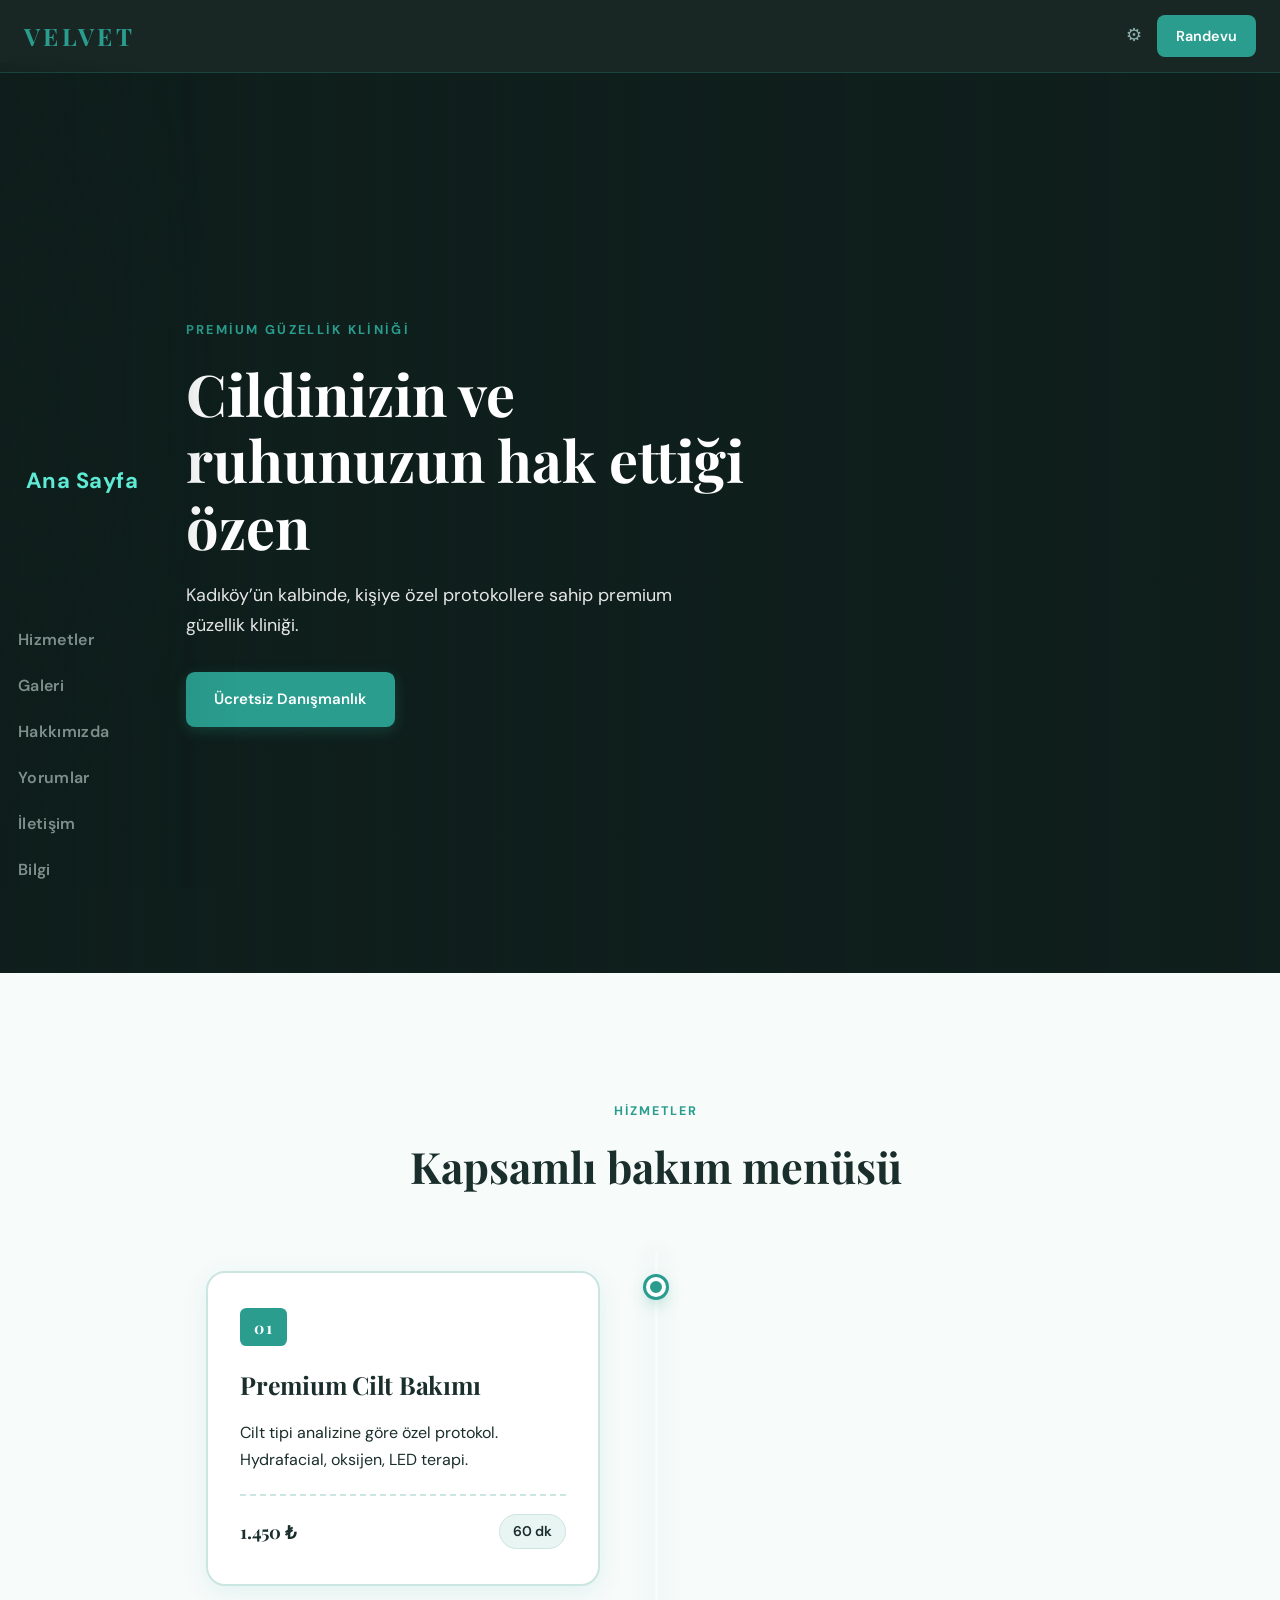
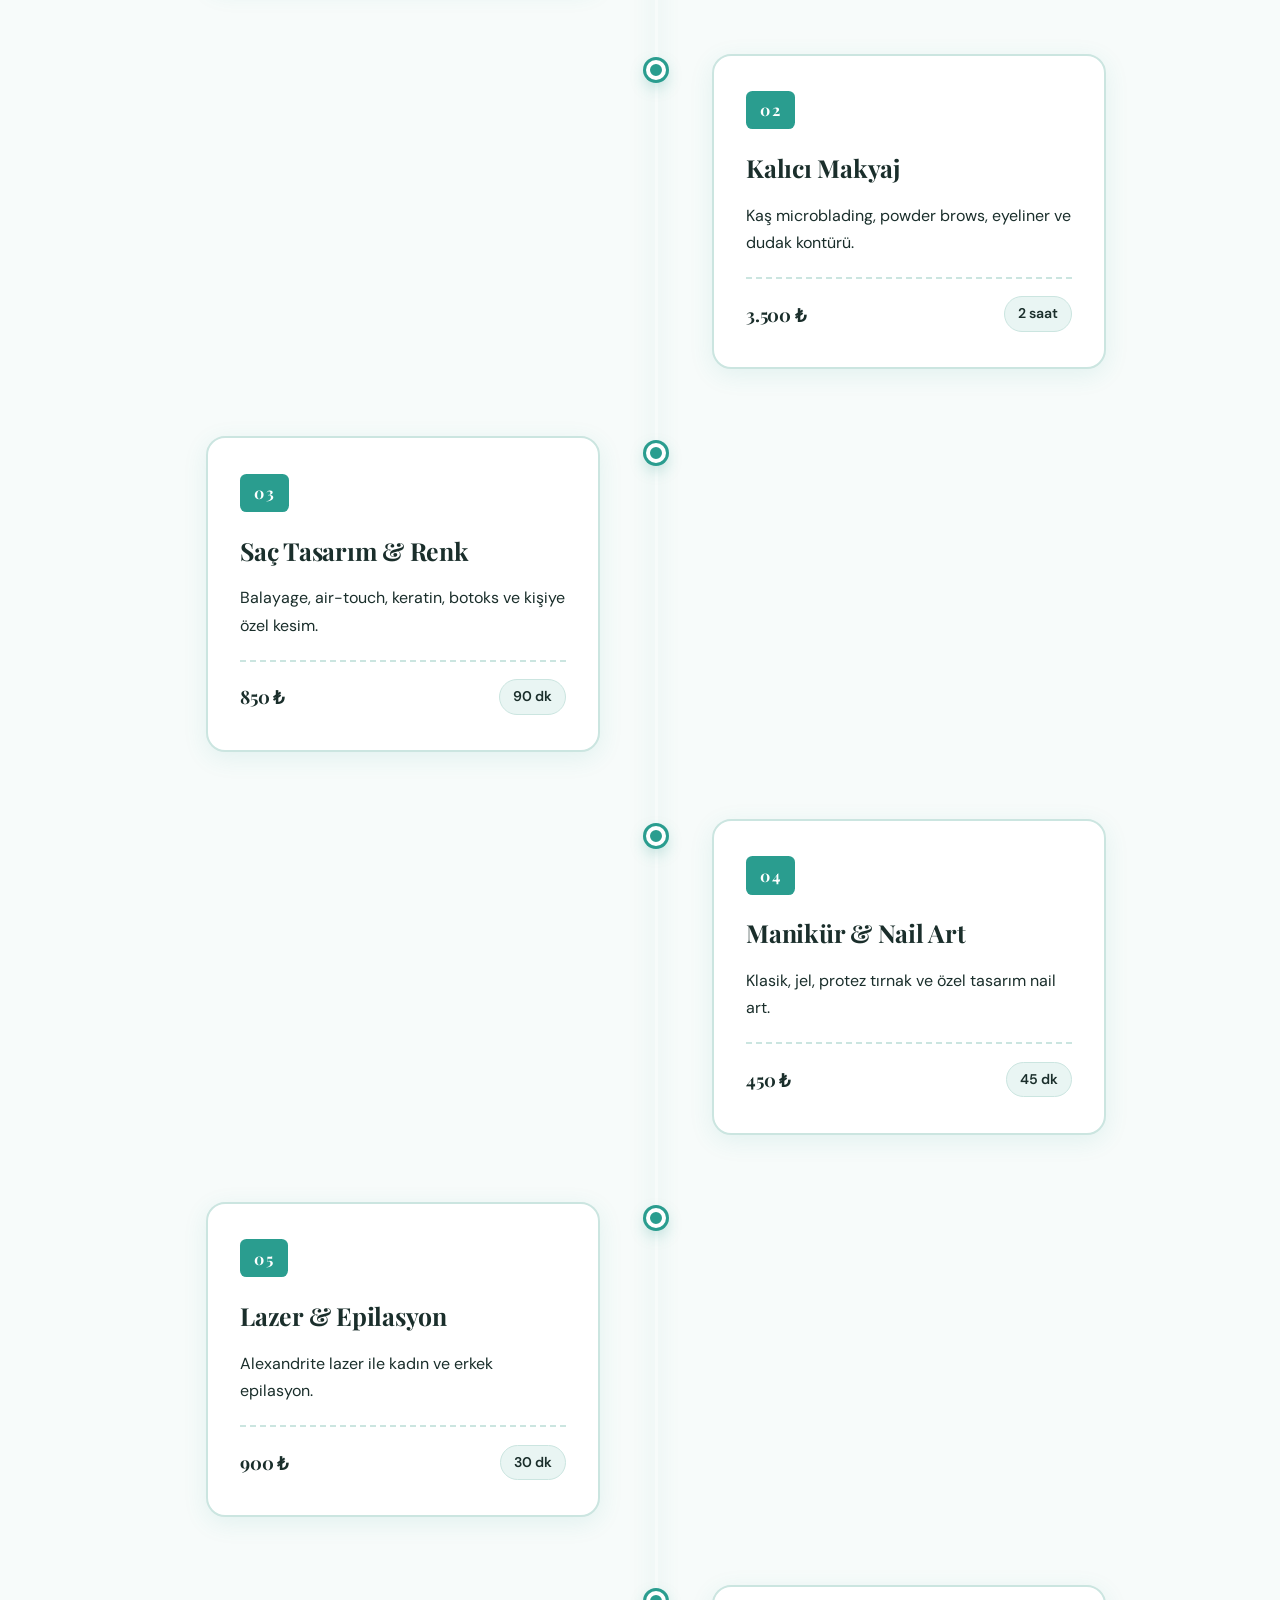
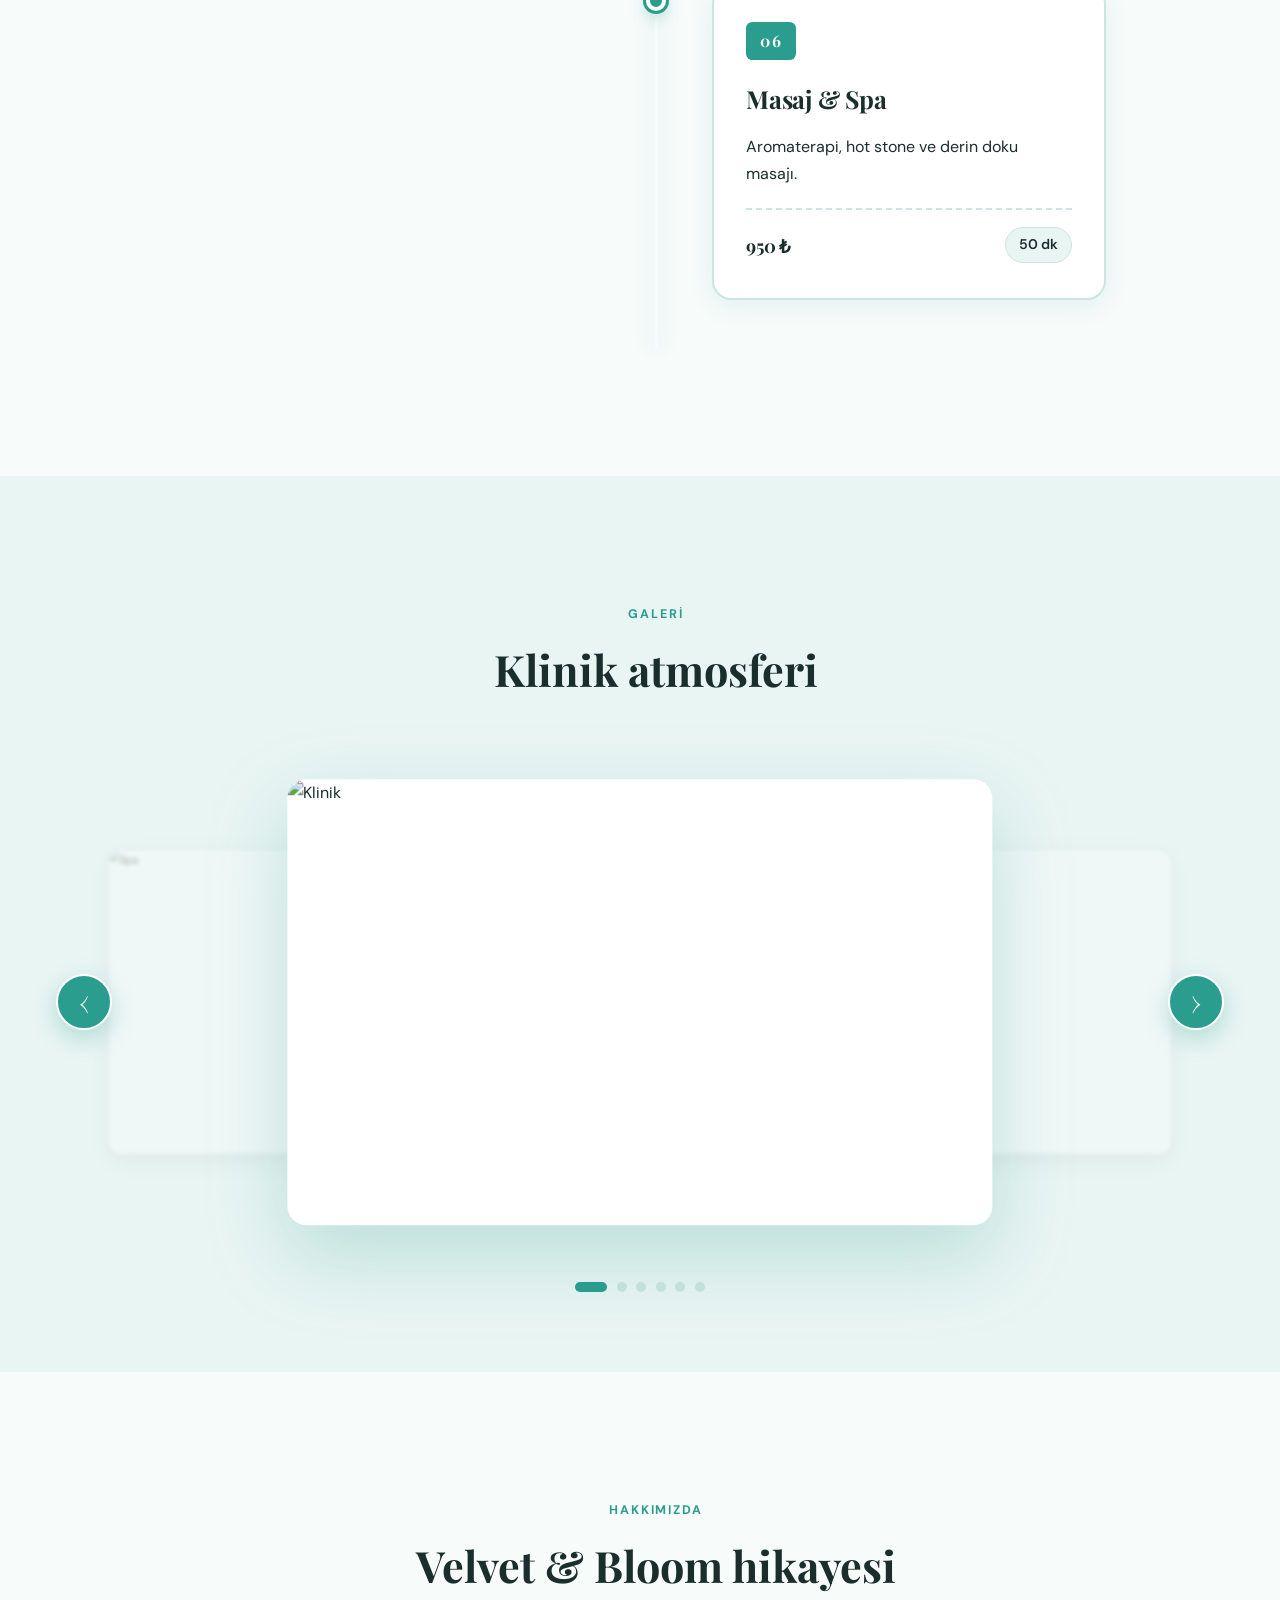
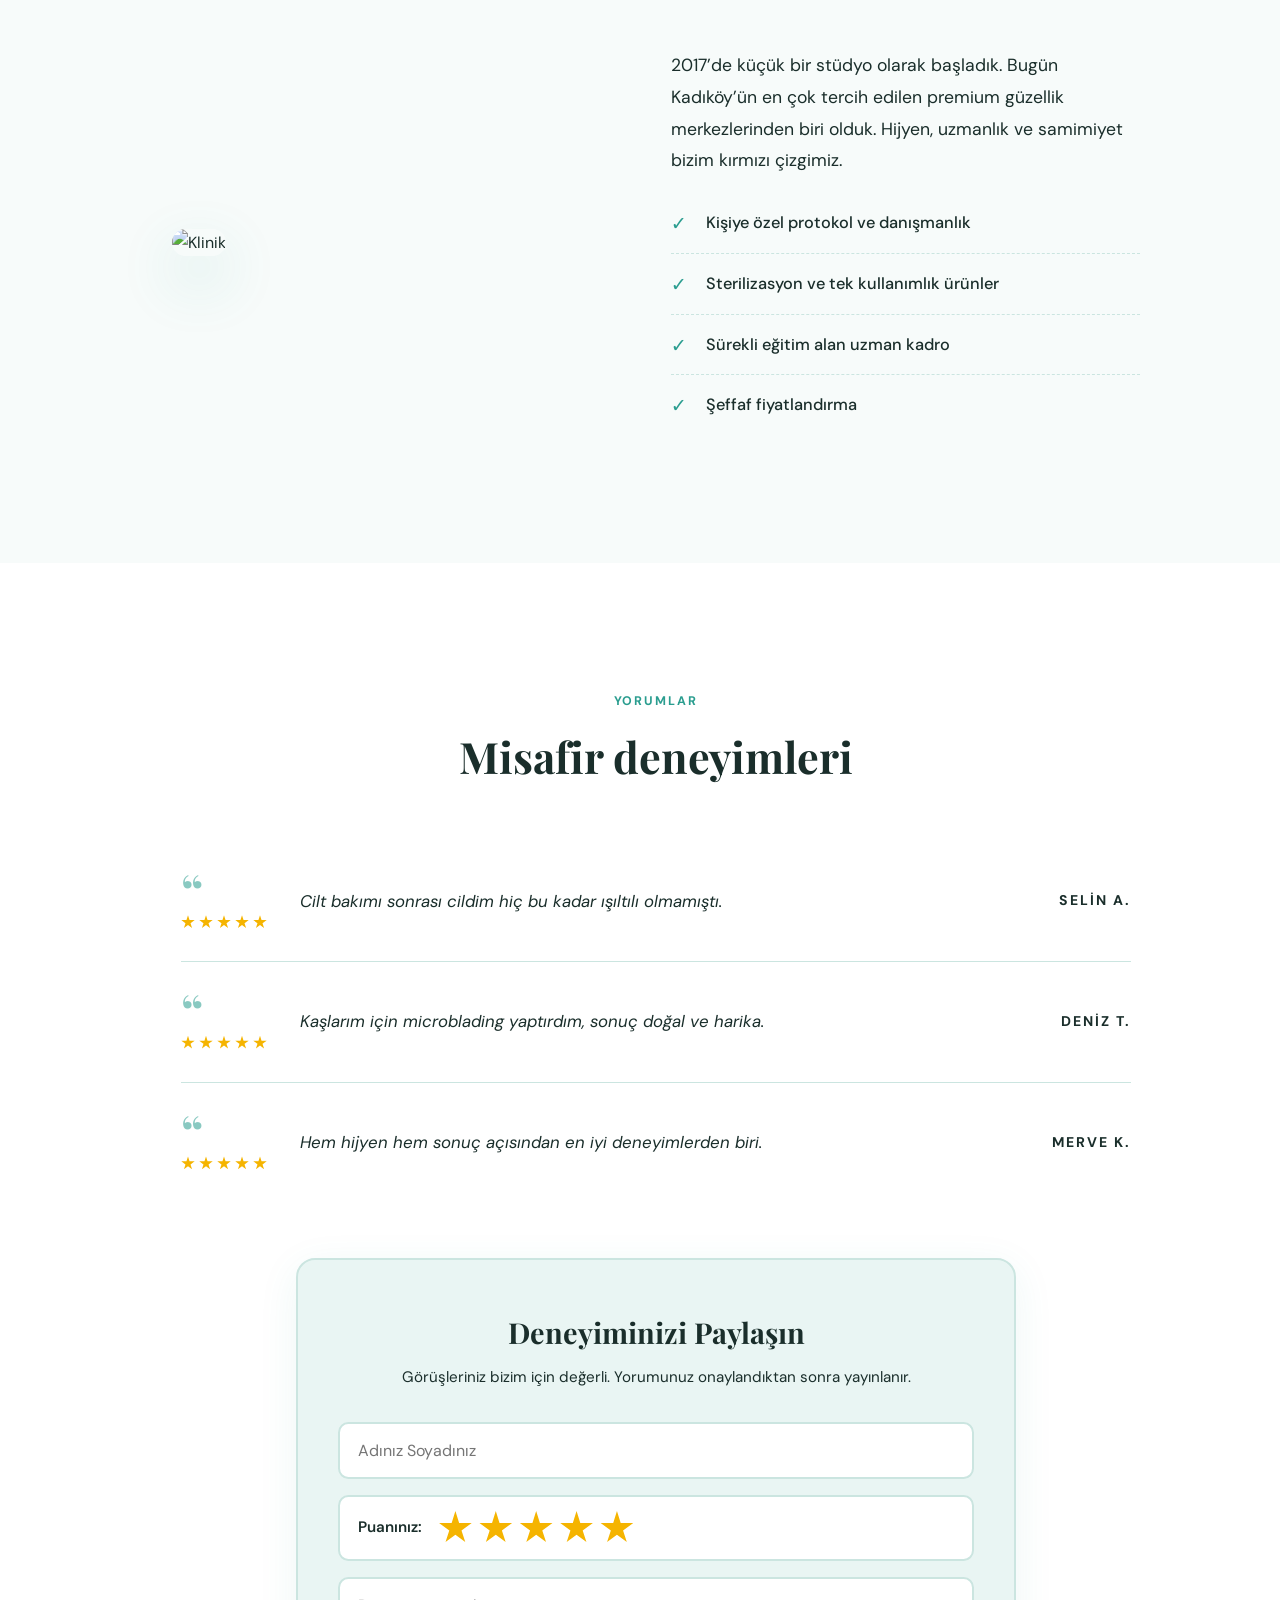
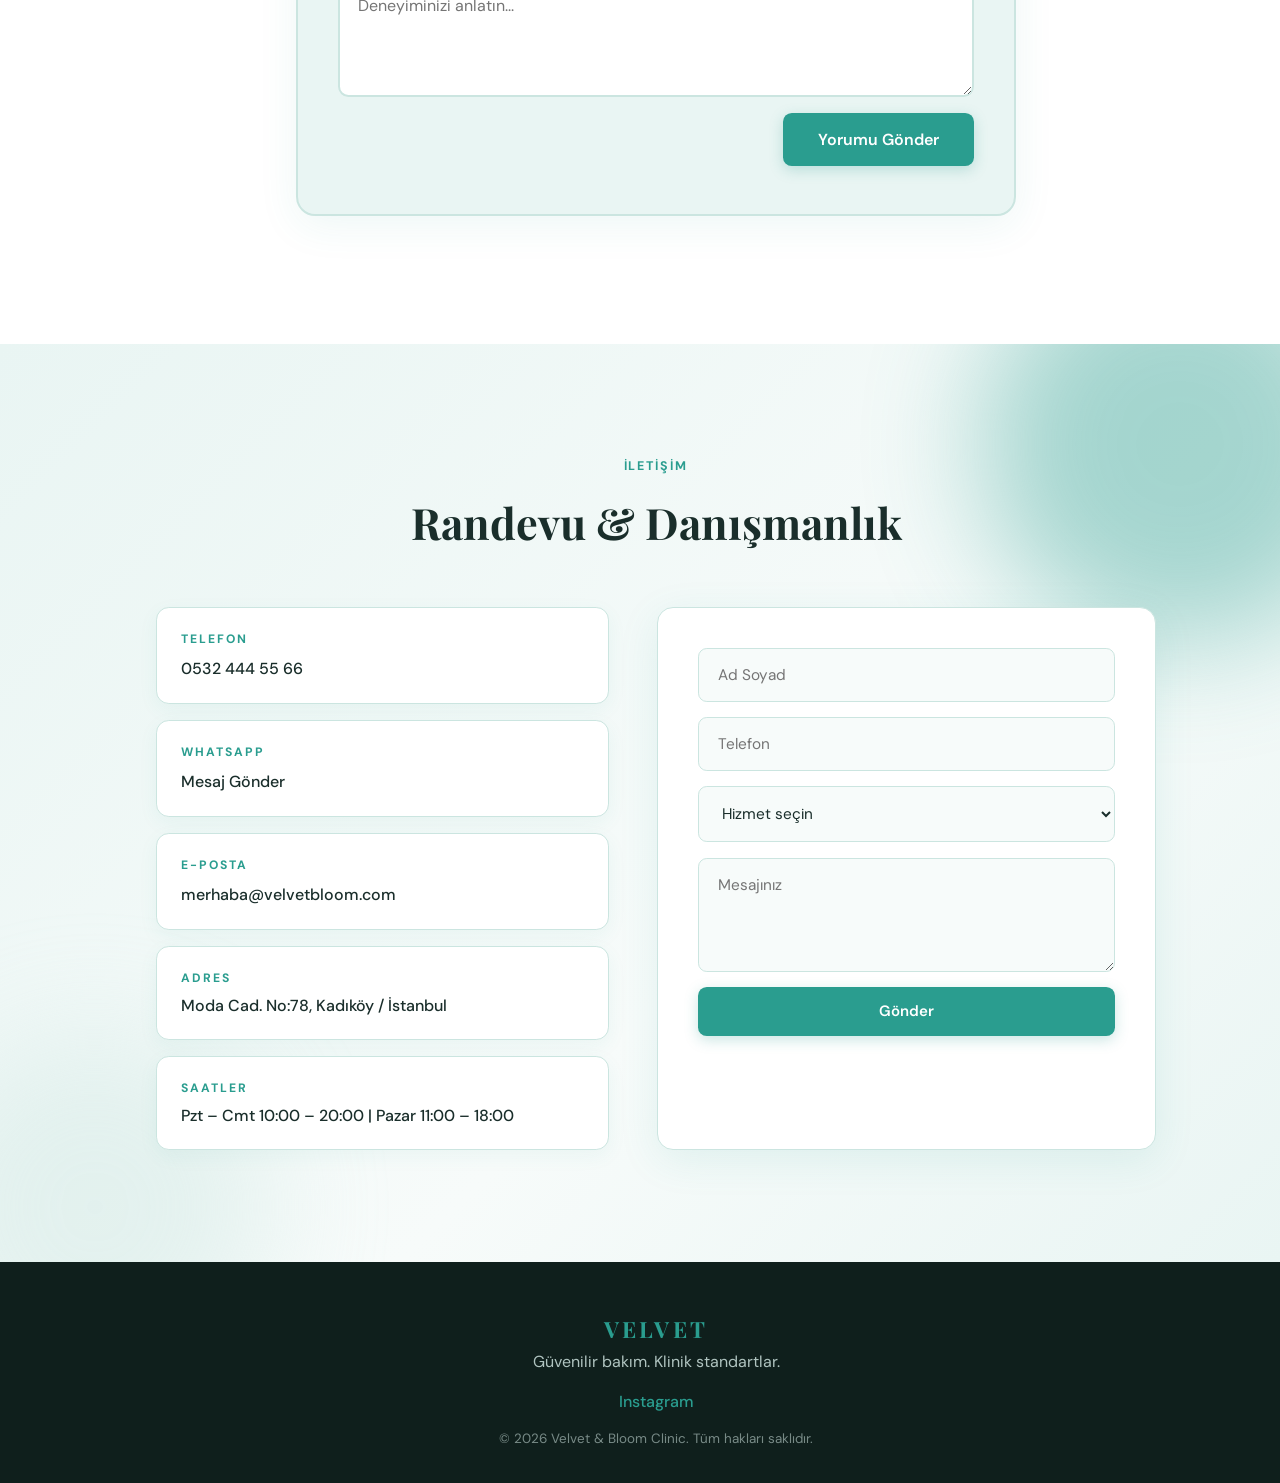
==== commit 36f66c1e: "Improve animations and motion effects" ====
--- a/index.html
+++ b/index.html
@@ -35,7 +35,6 @@
   </div>
 
   <main class="page-main">
-    <!-- HERO -->
     <section class="hero" id="hero">
       <div class="hero-bg" id="hero-bg"></div>
       <div class="container hero-content">
@@ -46,7 +45,6 @@
       </div>
     </section>
 
-    <!-- HİZMETLER: Alternating Timeline -->
     <section id="hizmetler" class="services">
       <div class="container">
         <div class="section-header">
@@ -57,18 +55,23 @@
       </div>
     </section>
 
-    <!-- GALERİ: Masonry -->
     <section id="galeri" class="gallery">
       <div class="container">
         <div class="section-header">
           <span class="section-label">Galeri</span>
           <h2>Klinik atmosferi</h2>
         </div>
-        <div class="masonry" id="gallery-grid"></div>
+      </div>
+      <div class="gallery-slider-wrap">
+        <div class="gallery-slider" id="gallery-slider">
+          <button class="slider-arrow prev" id="gallery-prev" aria-label="Önceki">‹</button>
+          <div class="slider-stage" id="slider-stage"></div>
+          <button class="slider-arrow next" id="gallery-next" aria-label="Sonraki">›</button>
+        </div>
+        <div class="slider-dots" id="slider-dots"></div>
       </div>
     </section>
 
-    <!-- HAKKIMIZDA: Milestone -->
     <section id="hakkimizda" class="about">
       <div class="container">
         <div class="section-header">
@@ -87,7 +90,6 @@
       </div>
     </section>
 
-    <!-- YORUMLAR: Minimal Liste + Form -->
     <section id="yorumlar" class="testimonials">
       <div class="container">
         <div class="section-header">
@@ -97,22 +99,36 @@
         <div class="testi-list" id="testi-grid"></div>
 
         <div class="review-inline">
-          <h3>Deneyiminizi Paylaşın</h3>
+          <div class="review-head">
+            <h3>Deneyiminizi Paylaşın</h3>
+            <p>Görüşleriniz bizim için değerli. Yorumunuz onaylandıktan sonra yayınlanır.</p>
+          </div>
           <form class="review-form" id="review-form">
-            <div class="row-2">
-              <input type="text" name="name" placeholder="Adınız" required maxlength="40">
-              <input type="number" name="rating" min="1" max="5" value="5" placeholder="Puan" required>
+            <div class="review-row">
+              <input type="text" name="name" placeholder="Adınız Soyadınız" required maxlength="40">
             </div>
-            <textarea name="text" placeholder="Yorumunuz..." rows="3" required maxlength="300"></textarea>
-            <button type="submit" class="btn btn-primary">Gönder</button>
+            <div class="star-picker-wrap">
+              <span class="star-picker-label">Puanınız:</span>
+              <div class="star-picker" data-rating="5">
+                <button type="button" class="star-btn" data-v="1" aria-label="1 yıldız"></button>
+                <button type="button" class="star-btn" data-v="2" aria-label="2 yıldız"></button>
+                <button type="button" class="star-btn" data-v="3" aria-label="3 yıldız"></button>
+                <button type="button" class="star-btn" data-v="4" aria-label="4 yıldız"></button>
+                <button type="button" class="star-btn" data-v="5" aria-label="5 yıldız"></button>
+              </div>
+              <input type="hidden" name="rating" value="5">
+            </div>
+            <textarea name="text" placeholder="Deneyiminizi anlatın..." rows="4" required maxlength="300"></textarea>
+            <button type="submit" class="btn btn-primary">Yorumu Gönder</button>
           </form>
         </div>
       </div>
     </section>
 
-    <!-- İLETİŞİM: 3-Sütun Info + Form -->
     <section id="iletisim" class="contact">
-      <div class="container">
+      <div class="contact-deco contact-deco-1"></div>
+      <div class="contact-deco contact-deco-2"></div>
+      <div class="container contact-inner">
         <div class="section-header">
           <span class="section-label">İletişim</span>
           <h2>Randevu & Danışmanlık</h2>
--- a/assets/css/style.css
+++ b/assets/css/style.css
@@ -1,162 +1,220 @@
 *, *::before, *::after { box-sizing: border-box; margin: 0; padding: 0; }
 html { scroll-behavior: smooth; }
-body { font-family: 'DM Sans', system-ui, sans-serif; background: var(--bg, #F7FBFA); color: var(--text, #1A2E2B); line-height: 1.65; overflow-x: hidden; }
-h1, h2, h3, .logo, .logo-text { font-family: 'Playfair Display', Georgia, serif; font-weight: 600; }
+body { font-family: 'DM Sans', system-ui, sans-serif; background: var(--bg, #F7FBFA); color: var(--text, #1A2E2B); line-height: 1.7; overflow-x: hidden; font-size: 16px; }
+h1, h2, h3, .logo, .logo-text { font-family: 'Playfair Display', Georgia, serif; font-weight: 700; }
 .container { width: min(1000px, 90%); margin-inline: auto; }
-
-/* ---- SLOW transitions globally on Site 3 ---- */
-a, button, input, textarea, select { transition: all 1s cubic-bezier(0.65, 0, 0.35, 1); }
-.btn, .btn-primary, .btn-sm { transition: all 1.1s cubic-bezier(0.65, 0, 0.35, 1); }
+a, button { transition: all 1s cubic-bezier(0.65, 0, 0.35, 1); }
 
 /* TOP BAR */
-.top-bar { position: sticky; top: 0; z-index: 50; background: rgba(15, 31, 28, 0.94); backdrop-filter: blur(12px); border-bottom: 1px solid rgba(42, 157, 143, 0.2); transform: translateY(-100%); transition: transform 1.1s cubic-bezier(0.65, 0, 0.35, 1); }
+.top-bar { position: sticky; top: 0; z-index: 50; background: var(--navbar-bg, rgba(15,31,28,0.96)); backdrop-filter: blur(12px); border-bottom: 1px solid rgba(42, 157, 143, 0.25); transform: translateY(-100%); transition: transform 1.1s cubic-bezier(0.65, 0, 0.35, 1); }
 .top-bar.is-loaded { transform: translateY(0); }
 .top-bar-inner { display: flex; align-items: center; justify-content: space-between; height: 72px; padding: 0 1.5rem; max-width: 1400px; margin: 0 auto; }
-.top-bar .logo { font-size: 1.45rem; letter-spacing: 0.14em; color: var(--primary, #2A9D8F); text-decoration: none; }
+.top-bar .logo { font-size: 1.5rem; letter-spacing: 0.14em; color: var(--primary, #2A9D8F); text-decoration: none; font-weight: 700; }
+.top-bar .logo img { max-height: 40px; }
 .top-bar-actions { display: flex; align-items: center; gap: 0.9rem; }
-.admin-link { color: #8aada8; text-decoration: none; font-size: 1.1rem; }
+.admin-link { color: #8aada8; text-decoration: none; font-size: 1.15rem; }
 .admin-link:hover { color: var(--primary); }
-.btn { display: inline-flex; align-items: center; justify-content: center; padding: .85rem 1.7rem; border-radius: .5rem; text-decoration: none; font-weight: 600; font-size: .92rem; border: none; cursor: pointer; }
-.btn-primary { background: var(--primary); color: #fff; }
-.btn-primary:hover { background: var(--primary-dark, #1D7A6F); transform: translateY(-1px); }
-.btn-sm { padding: 0.5rem 1.15rem; background: var(--primary); color: #fff; border-radius: 0.45rem; font-size: 0.88rem; text-decoration: none; font-weight: 600; }
+.btn { display: inline-flex; align-items: center; justify-content: center; padding: .9rem 1.8rem; border-radius: .55rem; text-decoration: none; font-weight: 600; font-size: .94rem; border: none; cursor: pointer; font-family: inherit; }
+.btn-primary { background: var(--primary); color: #fff; box-shadow: 0 4px 14px rgba(42,157,143,.25); }
+.btn-primary:hover { background: var(--primaryDark); transform: translateY(-2px); box-shadow: 0 8px 20px rgba(42,157,143,.35); }
+.btn-sm { padding: 0.55rem 1.2rem; background: var(--primary); color: #fff; border-radius: 0.5rem; font-size: 0.9rem; text-decoration: none; font-weight: 600; }
 
 /* SIDE RAIL */
-.side-rail { position: fixed; left: 0; top: 88px; bottom: 12px; width: 240px; z-index: 45; pointer-events: none; overflow: visible; }
-.side-rail::before {
-  content: ""; position: absolute; inset: -8px 0;
-  background: radial-gradient(120% 80% at 0% 50%, rgba(12,16,24,.55) 0%, rgba(12,16,24,.22) 42%, transparent 72%), linear-gradient(90deg, rgba(12,16,24,.4) 0%, rgba(12,16,24,.12) 55%, transparent 100%);
-  mask-image: linear-gradient(90deg, #000 0%, #000 35%, transparent 100%);
-  opacity: .9; pointer-events: none;
-}
+.side-rail { position: fixed; left: 0; top: 62px; bottom: 12px; width: 260px; z-index: 45; pointer-events: none; overflow: visible; }
+.side-rail::before { content: ""; position: absolute; inset: 0 0; background: radial-gradient(120% 70% at 0% 40%, rgba(15,31,28,.6) 0%, rgba(15,31,28,.25) 45%, transparent 75%), linear-gradient(90deg, rgba(15,31,28,.45) 0%, rgba(15,31,28,.15) 55%, transparent 100%); mask-image: linear-gradient(90deg, #000 0%, #000 40%, transparent 100%); opacity: .92; pointer-events: none; }
 .side-rail .rail-track { position: absolute; inset: 0; padding: 8px 14px; box-sizing: border-box; pointer-events: auto; }
-.side-rail a.rail-link {
-  position: absolute; left: 14px; right: 8px; display: block;
-  font-size: 16px; font-weight: 600; color: rgba(200, 220, 215, .55);
-  padding: 8px 4px; text-decoration: none; white-space: nowrap; letter-spacing: 0.02em;
-  transition: top 1.4s cubic-bezier(.19, .82, .25, 1), font-size 1.2s cubic-bezier(.19, .82, .25, 1), color 0.8s ease, opacity 0.8s ease, transform 1.2s cubic-bezier(.19, .82, .25, 1);
-}
+.side-rail a.rail-link { position: absolute; left: 14px; right: 8px; display: block; font-size: 16px; font-weight: 600; color: rgba(200, 220, 215, .6); padding: 8px 4px; text-decoration: none; white-space: nowrap; letter-spacing: 0.02em; transition: top 1.4s cubic-bezier(.19, .82, .25, 1), font-size 1.2s cubic-bezier(.19, .82, .25, 1), color 0.8s ease, opacity 0.8s ease, transform 1.2s cubic-bezier(.19, .82, .25, 1); }
 .side-rail a.rail-link.on { color: #5eead4; font-size: 22px; font-weight: 700; transform: translateX(8px); opacity: 1; }
 @media (max-width: 980px) { .side-rail { display: none; } }
-@media (min-width: 981px) { .page-main .container, .footer .container { padding-left: 2rem; } .hero-content { margin-left: min(12%, 160px); } }
+@media (min-width: 981px) {
+  .page-main .container, .footer .container { padding-left: 2rem; }
+  .hero-content { margin-left: min(12%, 160px) !important; padding-left: 100px; }
+}
 
 /* HERO */
-.hero { position: relative; min-height: 100vh; min-height: 100dvh; display: flex; align-items: center; background: linear-gradient(180deg, var(--secondary) 0%, var(--bg) 100%); overflow: hidden; }
-.hero-bg { position: absolute; inset: 0; background-size: cover; background-position: center; z-index: 0; opacity: .5; will-change: transform; }
-.hero-content { position: relative; z-index: 2; max-width: 600px; padding: 4.5rem 0; opacity: 0; filter: blur(4px); transition: opacity 1.2s cubic-bezier(0.65, 0, 0.35, 1), filter 1.2s cubic-bezier(0.65, 0, 0.35, 1); }
+.hero { position: relative; min-height: 100vh; min-height: 100dvh; display: flex; align-items: center; overflow: hidden; background: var(--dark, #0F1F1C); }
+.hero-bg { position: absolute; inset: 0; background-size: cover; background-position: center; z-index: 0; opacity: .55; will-change: transform; }
+.hero::after { content: ""; position: absolute; inset: 0; z-index: 1; background: linear-gradient(90deg, rgba(15,31,28,.85) 0%, rgba(15,31,28,.5) 50%, rgba(15,31,28,.35) 100%); pointer-events: none; }
+.hero-content { position: relative; z-index: 2; max-width: 640px; padding: 4.5rem 0; opacity: 0; filter: blur(4px); transition: opacity 1.3s cubic-bezier(0.65, 0, 0.35, 1), filter 1.3s cubic-bezier(0.65, 0, 0.35, 1); }
 .hero-content.is-visible { opacity: 1; filter: blur(0); }
-.hero-eyebrow { text-transform: uppercase; letter-spacing: .16em; font-size: .78rem; color: var(--primary); margin-bottom: 1rem; opacity: 0; transform: translateY(-8px); transition: opacity 0.9s cubic-bezier(0.65, 0, 0.35, 1) 0.2s, transform 0.9s cubic-bezier(0.65, 0, 0.35, 1) 0.2s; }
+.hero-eyebrow { text-transform: uppercase; letter-spacing: .18em; font-size: .8rem; color: var(--primary); margin-bottom: 1.2rem; font-weight: 700; opacity: 0; transform: translateY(-8px); transition: opacity 0.9s cubic-bezier(0.65, 0, 0.35, 1) 0.2s, transform 0.9s cubic-bezier(0.65, 0, 0.35, 1) 0.2s; }
 .hero-eyebrow.is-visible { opacity: 1; transform: none; }
-.hero h1 { font-size: clamp(2.3rem, 5vw, 3.4rem); line-height: 1.2; margin-bottom: 1.1rem; opacity: 0; transform: translateY(10px); transition: opacity 1s cubic-bezier(0.65, 0, 0.35, 1) 0.35s, transform 1s cubic-bezier(0.65, 0, 0.35, 1) 0.35s; }
+.hero h1 { font-size: clamp(2.4rem, 5.2vw, 3.6rem); line-height: 1.15; margin-bottom: 1.3rem; color: #fff; opacity: 0; transform: translateY(12px); transition: opacity 1s cubic-bezier(0.65, 0, 0.35, 1) 0.35s, transform 1s cubic-bezier(0.65, 0, 0.35, 1) 0.35s; }
 .hero h1.is-visible { opacity: 1; transform: none; }
-.hero-sub { font-size: 1.08rem; color: var(--text-light); margin-bottom: 1.8rem; max-width: 500px; opacity: 0; transition: opacity 1s cubic-bezier(0.65, 0, 0.35, 1) 0.55s; }
+.hero-sub { font-size: 1.12rem; color: rgba(255,255,255,.9); margin-bottom: 2rem; max-width: 520px; line-height: 1.7; opacity: 0; transition: opacity 1s cubic-bezier(0.65, 0, 0.35, 1) 0.55s; }
 .hero-sub.is-visible { opacity: 1; }
 #hero-cta { opacity: 0; transform: translateY(8px); transition: opacity 0.9s cubic-bezier(0.65, 0, 0.35, 1) 0.75s, transform 0.9s cubic-bezier(0.65, 0, 0.35, 1) 0.75s; }
 #hero-cta.is-visible { opacity: 1; transform: none; }
 
 .section-header { text-align: center; margin-bottom: 3rem; }
-.section-label { display: block; text-transform: uppercase; letter-spacing: .14em; font-size: .75rem; color: var(--primary); margin-bottom: .4rem; }
-.section-header h2 { font-size: clamp(1.9rem, 3.8vw, 2.5rem); }
-
-/* HİZMETLER — Alternating Timeline */
-.services { padding: 6rem 0; background: var(--white); }
+.section-label { display: block; text-transform: uppercase; letter-spacing: .16em; font-size: .78rem; color: var(--primary); margin-bottom: .5rem; font-weight: 700; }
+.section-header h2 { font-size: clamp(2rem, 4vw, 2.7rem); color: var(--text); }
+
+/* HİZMETLER Timeline — belirgin */
+.services { padding: 8rem 0; background: var(--bg); }
 .timeline { position: relative; max-width: 900px; margin: 0 auto; }
-.timeline::before { content: ""; position: absolute; top: 0; bottom: 0; left: 50%; width: 1px; background: var(--accent); transform: translateX(-.5px); }
-.timeline-item { position: relative; width: 50%; padding: 1rem 3rem 2.5rem 0; opacity: 0; transform: translateY(20px); transition: opacity 0.85s cubic-bezier(0.65, 0, 0.35, 1), transform 0.85s cubic-bezier(0.65, 0, 0.35, 1); }
+.timeline::before { content: ""; position: absolute; top: 0; bottom: 0; left: 50%; width: 3px; background: linear-gradient(180deg, var(--primary) 0%, var(--primaryDark) 100%); box-shadow: 0 0 20px rgba(42,157,143,.25); transform: translateX(-1.5px); }
+.timeline-item { position: relative; width: 50%; padding: 1.2rem 3.5rem 3rem 0; opacity: 0; transform: translateY(20px); transition: opacity 0.85s cubic-bezier(0.65, 0, 0.35, 1), transform 0.85s cubic-bezier(0.65, 0, 0.35, 1); }
 .timeline-item.is-visible { opacity: 1; transform: none; }
-.timeline-item.right { margin-left: 50%; padding: 1rem 0 2.5rem 3rem; }
-.timeline-dot { position: absolute; top: 1.6rem; width: 14px; height: 14px; border-radius: 50%; background: var(--primary); border: 3px solid var(--white); box-shadow: 0 0 0 1px var(--primary); }
-.timeline-item.left .timeline-dot { right: -7px; }
-.timeline-item.right .timeline-dot { left: -7px; }
-.timeline-card { background: var(--bg); border: 1px solid var(--accent); border-radius: 1rem; padding: 1.8rem; transition: box-shadow 1s cubic-bezier(0.65, 0, 0.35, 1); }
-.timeline-card:hover { box-shadow: 0 12px 30px rgba(42,157,143,.1); }
-.timeline-num { font-family: 'Playfair Display', serif; font-size: 1.1rem; color: var(--primary); letter-spacing: .1em; }
-.timeline-card h3 { font-size: 1.35rem; margin: .35rem 0 .6rem; color: var(--text); }
-.timeline-card p { color: var(--text-light); font-size: .94rem; margin-bottom: 1rem; }
-.timeline-meta { display: flex; justify-content: space-between; align-items: center; padding-top: .9rem; border-top: 1px solid var(--accent); }
-.timeline-price { font-weight: 600; color: var(--primary); font-size: 1rem; }
-.timeline-dur { font-size: .82rem; color: var(--text-light); }
-
-/* GALERİ — Masonry */
-.gallery { padding: 6rem 0; background: var(--secondary); }
-.masonry { column-count: 3; column-gap: 1rem; }
-.masonry-item { break-inside: avoid; margin: 0 0 1rem; border-radius: .8rem; overflow: hidden; background: var(--white); opacity: 0; clip-path: inset(100% 0 0 0); transition: opacity 0.7s cubic-bezier(0.65, 0, 0.35, 1), clip-path 1s cubic-bezier(0.65, 0, 0.35, 1); }
-.masonry-item.is-visible { opacity: 1; clip-path: inset(0 0 0 0); }
-.masonry-item img { width: 100%; height: auto; display: block; transition: transform 1.2s cubic-bezier(0.65, 0, 0.35, 1); }
-.masonry-item:hover img { transform: scale(1.03); }
-
-/* HAKKIMIZDA — Milestone */
-.about { padding: 7rem 0; background: var(--bg); }
-.about-milestones { display: grid; grid-template-columns: .9fr 1.1fr; gap: 4rem; align-items: center; max-width: 1000px; margin: 0 auto; }
-.about-img { width: 100%; aspect-ratio: 4/5; object-fit: cover; border-radius: .8rem; box-shadow: 0 20px 50px rgba(42,157,143,.15); opacity: 0; clip-path: inset(0 0 100% 0); transition: opacity 0.9s cubic-bezier(0.65, 0, 0.35, 1), clip-path 1.1s cubic-bezier(0.65, 0, 0.35, 1); }
-.about-img.is-visible { opacity: 1; clip-path: inset(0 0 0 0); }
-.about-text p { color: var(--text-light); margin-bottom: 1.6rem; font-size: 1.02rem; }
-.about-features { list-style: none; display: grid; gap: .8rem; }
-.about-features li { position: relative; padding-left: 2rem; font-size: .96rem; padding-bottom: .7rem; border-bottom: 1px dashed var(--accent); opacity: 0; transform: translateX(-6px); transition: opacity 0.7s cubic-bezier(0.65, 0, 0.35, 1), transform 0.7s cubic-bezier(0.65, 0, 0.35, 1); }
+.timeline-item.right { margin-left: 50%; padding: 1.2rem 0 3rem 3.5rem; }
+.timeline-dot { position: absolute; top: 1.6rem; width: 20px; height: 20px; border-radius: 50%; background: var(--primary); border: 4px solid var(--card); box-shadow: 0 0 0 3px var(--primary), 0 6px 16px rgba(42,157,143,.35); }
+.timeline-item.left .timeline-dot { right: -10px; }
+.timeline-item.right .timeline-dot { left: -10px; }
+.timeline-card { background: var(--card); border: 2px solid var(--accent); border-radius: 1.2rem; padding: 2.2rem 2rem; box-shadow: 0 6px 24px rgba(42,157,143,.1); transition: box-shadow 1s cubic-bezier(0.65, 0, 0.35, 1), border-color 1s cubic-bezier(0.65, 0, 0.35, 1), transform 1s cubic-bezier(0.65, 0, 0.35, 1); }
+.timeline-card:hover { border-color: var(--primary); box-shadow: 0 16px 48px rgba(42,157,143,.2); transform: translateY(-4px); }
+.timeline-num { display: inline-block; padding: .35rem .85rem; background: var(--primary); color: #fff; border-radius: .4rem; font-family: 'Playfair Display', serif; font-size: 1rem; letter-spacing: .12em; font-weight: 700; margin-bottom: .6rem; }
+.timeline-card h3 { font-size: 1.55rem; margin: .5rem 0 .8rem; color: var(--text); font-weight: 700; letter-spacing: -.01em; }
+.timeline-card p { color: var(--textLight); font-size: 1rem; margin-bottom: 1.3rem; line-height: 1.7; }
+.timeline-meta { display: flex; justify-content: space-between; align-items: center; padding-top: 1.1rem; border-top: 2px dashed var(--accent); gap: 1rem; }
+.timeline-price { font-weight: 700; color: var(--primaryDark); font-size: 1.15rem; font-family: 'Playfair Display', serif; letter-spacing: -.01em; }
+.timeline-dur { font-size: .88rem; color: var(--textLight); font-weight: 600; padding: .3rem .8rem; background: var(--secondary); border-radius: 999px; border: 1px solid var(--accent); }
+
+/* GALERİ center slider */
+.gallery { padding: 8rem 0 5rem; background: var(--secondary); overflow: hidden; }
+.gallery-slider-wrap { position: relative; max-width: 1400px; margin: 0 auto; padding: 0 2rem; }
+.gallery-slider { position: relative; height: clamp(340px, 55vh, 560px); perspective: 1600px; margin-top: 1rem; }
+.slider-stage { position: absolute; inset: 0; }
+.slide { position: absolute; top: 50%; left: 50%; width: 58%; max-width: 780px; height: 90%; transform: translate(-50%, -50%) scale(0.72); opacity: 0.28; border-radius: 1.2rem; overflow: hidden; pointer-events: none; filter: blur(4px) saturate(0.7); transition: transform 1.1s cubic-bezier(0.65, 0, 0.35, 1), opacity 1.1s ease, filter 1.1s ease; box-shadow: 0 10px 40px rgba(0,0,0,.15); background: var(--card); }
+.slide.active { transform: translate(-50%, -50%) scale(1); opacity: 1; z-index: 3; pointer-events: auto; filter: blur(0) saturate(1); box-shadow: 0 30px 80px rgba(42,157,143,.25); }
+.slide.left { transform: translate(calc(-50% - 42%), -50%) scale(0.68) rotateY(12deg); opacity: 0.35; z-index: 2; filter: blur(3px) saturate(0.7); }
+.slide.right { transform: translate(calc(-50% + 42%), -50%) scale(0.68) rotateY(-12deg); opacity: 0.35; z-index: 2; filter: blur(3px) saturate(0.7); }
+.slide.hidden { opacity: 0; z-index: 1; pointer-events: none; }
+.slide img { width: 100%; height: 100%; object-fit: cover; display: block; }
+
+.slider-arrow { position: absolute; top: 50%; transform: translateY(-50%); width: 56px; height: 56px; border-radius: 50%; border: 2px solid var(--card); background: var(--primary); color: #fff; font-size: 2rem; line-height: 1; display: flex; align-items: center; justify-content: center; cursor: pointer; z-index: 10; box-shadow: 0 8px 24px rgba(42,157,143,.3); font-family: 'Playfair Display', serif; padding-bottom: 4px; }
+.slider-arrow:hover { background: var(--primaryDark); transform: translateY(-50%) scale(1.1); }
+.slider-arrow.prev { left: 2%; }
+.slider-arrow.next { right: 2%; }
+.slider-dots { display: flex; justify-content: center; gap: .6rem; margin-top: 2rem; }
+.slider-dot { width: 10px; height: 10px; border-radius: 50%; background: var(--accent); border: none; cursor: pointer; padding: 0; }
+.slider-dot.active { background: var(--primary); width: 32px; border-radius: 6px; }
+
+/* HAKKIMIZDA Milestone */
+.about { padding: 8rem 0; background: var(--bg); }
+.about-milestones { display: grid; grid-template-columns: 1fr 1.1fr; gap: 4.5rem; align-items: center; max-width: 1080px; margin: 0 auto; }
+.about-img { width: 100%; aspect-ratio: 4/5; object-fit: cover; border-radius: .9rem; box-shadow: 0 24px 60px rgba(42,157,143,.2); opacity: 0; transform: scale(1.05); transition: opacity 1.1s cubic-bezier(0.65, 0, 0.35, 1), transform 1.4s cubic-bezier(0.65, 0, 0.35, 1); }
+.about-img.is-visible { opacity: 1; transform: scale(1); }
+.about-text p { color: var(--text); margin-bottom: 2rem; font-size: 1.1rem; line-height: 1.8; font-weight: 400; }
+.about-features { list-style: none; display: grid; gap: 1rem; }
+.about-features li { position: relative; padding-left: 2.2rem; padding-bottom: 1rem; font-size: 1.02rem; font-weight: 500; color: var(--text); border-bottom: 1px dashed var(--accent); opacity: 0; transform: translateX(-6px); transition: opacity 0.8s cubic-bezier(0.65, 0, 0.35, 1), transform 0.8s cubic-bezier(0.65, 0, 0.35, 1); }
 .about-features.is-visible li { opacity: 1; transform: none; }
 .about-features.is-visible li:nth-child(1) { transition-delay: 0ms; }
-.about-features.is-visible li:nth-child(2) { transition-delay: 90ms; }
-.about-features.is-visible li:nth-child(3) { transition-delay: 180ms; }
-.about-features.is-visible li:nth-child(4) { transition-delay: 270ms; }
-.about-features li::before { content: "✓"; position: absolute; left: 0; top: -.15rem; color: var(--primary); font-weight: 700; font-size: 1.1rem; }
-
-/* YORUMLAR — Minimal Liste */
-.testimonials { padding: 7rem 0; background: var(--white); }
-.testi-list { max-width: 900px; margin: 0 auto 3rem; display: flex; flex-direction: column; }
-.testi-row { display: grid; grid-template-columns: 90px 1fr auto; gap: 1.8rem; align-items: center; padding: 1.8rem 0; border-bottom: 1px solid var(--accent); opacity: 0; transform: translateY(16px); transition: opacity 0.8s cubic-bezier(0.65, 0, 0.35, 1), transform 0.8s cubic-bezier(0.65, 0, 0.35, 1); }
+.about-features.is-visible li:nth-child(2) { transition-delay: 100ms; }
+.about-features.is-visible li:nth-child(3) { transition-delay: 200ms; }
+.about-features.is-visible li:nth-child(4) { transition-delay: 300ms; }
+.about-features li::before { content: "✓"; position: absolute; left: 0; top: -.05rem; color: var(--primary); font-weight: 700; font-size: 1.2rem; }
+.about-features li:last-child { border-bottom: none; }
+
+/* YORUMLAR Minimal list */
+.testimonials { padding: 8rem 0; background: var(--card); }
+.testi-list { max-width: 950px; margin: 0 auto 3.5rem; display: flex; flex-direction: column; }
+.testi-row { display: grid; grid-template-columns: 90px 1fr auto; gap: 1.8rem; align-items: center; padding: 2rem 0; border-bottom: 1px solid var(--accent); opacity: 0; transform: translateY(16px); transition: opacity 0.85s cubic-bezier(0.65, 0, 0.35, 1), transform 0.85s cubic-bezier(0.65, 0, 0.35, 1); }
 .testi-row.is-visible { opacity: 1; transform: none; }
 .testi-row:last-child { border-bottom: none; }
-.testi-left { display: flex; flex-direction: column; align-items: flex-start; gap: .35rem; }
-.testi-quote-mark { font-family: 'Playfair Display', serif; font-size: 2.8rem; line-height: .8; color: var(--primary); opacity: .5; }
-.stars { display: flex; gap: 0.25rem; color: #D4A017; }
-.stars .star { width: 12px; height: 12px; background: currentColor; clip-path: polygon(50% 0%, 61% 35%, 98% 35%, 68% 57%, 79% 91%, 50% 70%, 21% 91%, 32% 57%, 2% 35%, 39% 35%); }
-.testi-text { font-style: italic; color: var(--text); font-size: 1.02rem; }
-.testi-name { font-style: normal; font-weight: 600; font-size: .85rem; letter-spacing: .12em; text-transform: uppercase; color: var(--primary-dark); }
-
-.review-inline { max-width: 720px; margin: 0 auto; padding: 2rem; background: var(--secondary); border: 1px solid var(--accent); border-radius: 1rem; }
-.review-inline h3 { font-family: 'Playfair Display', serif; font-size: 1.4rem; color: var(--primary-dark); margin-bottom: 1.2rem; text-align: center; }
-.review-form { display: flex; flex-direction: column; gap: .8rem; }
-.review-form .row-2 { display: grid; grid-template-columns: 1fr 120px; gap: .8rem; }
-.review-form input, .review-form textarea { padding: .9rem 1rem; border: 1px solid var(--accent); border-radius: .5rem; background: var(--white); font-family: inherit; font-size: .95rem; outline: none; }
-.review-form input:focus, .review-form textarea:focus { border-color: var(--primary); }
-.review-form button { align-self: flex-start; }
-
-/* İLETİŞİM — 3-Sütun Info + Form */
-.contact { padding: 7rem 0; background: var(--secondary); }
-.contact-tri { display: grid; grid-template-columns: 1fr 1.2fr; gap: 3rem; max-width: 1000px; margin: 0 auto; }
-.contact-info { display: grid; gap: 1rem; }
-.contact-info .info-item { background: var(--white); border: 1px solid var(--accent); padding: 1.1rem 1.3rem; border-radius: .6rem; opacity: 0; transform: translateY(12px); transition: opacity 0.7s cubic-bezier(0.65, 0, 0.35, 1), transform 0.7s cubic-bezier(0.65, 0, 0.35, 1); }
+.testi-left { display: flex; flex-direction: column; align-items: flex-start; gap: .5rem; }
+.testi-quote-mark { font-family: 'Playfair Display', serif; font-size: 3rem; line-height: .7; color: var(--primary); opacity: .55; font-weight: 700; }
+.stars { display: inline-flex; gap: .25rem; }
+.stars .star { width: 14px; height: 14px; background: currentColor; color: #F5B400; clip-path: polygon(50% 0%, 61% 35%, 98% 35%, 68% 57%, 79% 91%, 50% 70%, 21% 91%, 32% 57%, 2% 35%, 39% 35%); }
+.testi-text { font-style: italic; color: var(--text); font-size: 1.05rem; line-height: 1.65; }
+.testi-name { font-style: normal; font-weight: 700; font-size: .88rem; letter-spacing: .14em; text-transform: uppercase; color: var(--primaryDark); }
+
+.review-inline { max-width: 720px; margin: 0 auto; padding: 3rem 2.5rem; background: var(--secondary); border: 2px solid var(--accent); border-radius: 1.2rem; box-shadow: 0 10px 40px rgba(42,157,143,.08); }
+.review-head { text-align: center; margin-bottom: 2rem; }
+.review-head h3 { font-family: 'Playfair Display', serif; font-size: 1.8rem; color: var(--primaryDark); font-weight: 700; margin-bottom: .5rem; }
+.review-head p { font-size: .95rem; color: var(--textLight); line-height: 1.6; }
+.review-form { display: flex; flex-direction: column; gap: 1rem; }
+.review-row { display: flex; gap: .8rem; }
+.review-row input, .review-form textarea { width: 100%; padding: 1rem 1.15rem; border: 2px solid var(--accent); border-radius: .65rem; background: var(--card); font-family: inherit; font-size: 1rem; color: var(--text); outline: none; transition: border-color .3s ease; }
+.review-row input:focus, .review-form textarea:focus { border-color: var(--primary); }
+.review-form textarea { resize: vertical; min-height: 110px; }
+.star-picker-wrap { display: flex; align-items: center; gap: 1rem; background: var(--card); border: 2px solid var(--accent); border-radius: .65rem; padding: .9rem 1.15rem; }
+.star-picker-label { color: var(--primaryDark); font-size: .95rem; font-weight: 600; }
+.star-picker { display: flex; gap: .4rem; }
+.star-btn { width: 34px; height: 34px; background: rgba(0,0,0,.15); clip-path: polygon(50% 0%, 61% 35%, 98% 35%, 68% 57%, 79% 91%, 50% 70%, 21% 91%, 32% 57%, 2% 35%, 39% 35%); border: none; cursor: pointer; padding: 0; transition: background .3s, transform .25s; }
+.star-btn:hover { transform: scale(1.18); }
+.star-btn.filled { background: #F5B400; }
+.review-form .btn-primary { align-self: flex-end; padding: 1rem 2.2rem; font-size: 1rem; }
+
+/* İLETİŞİM full viewport + surreal */
+.contact { position: relative; min-height: 100vh; min-height: 100dvh; display: flex; align-items: center; padding: 7rem 0; background: linear-gradient(135deg, var(--secondary) 0%, var(--bg) 60%, var(--secondary) 100%); overflow: hidden; }
+.contact-deco { position: absolute; border-radius: 50%; pointer-events: none; filter: blur(60px); opacity: .4; }
+.contact-deco-1 { width: 400px; height: 400px; background: var(--primary); top: -100px; right: -100px; animation: float1 20s ease-in-out infinite; }
+.contact-deco-2 { width: 350px; height: 350px; background: var(--accent); bottom: -120px; left: -80px; animation: float2 25s ease-in-out infinite; }
+@keyframes float1 { 0%, 100% { transform: translate(0, 0) scale(1); } 50% { transform: translate(-40px, 40px) scale(1.1); } }
+@keyframes float2 { 0%, 100% { transform: translate(0, 0) scale(1); } 50% { transform: translate(50px, -30px) scale(0.9); } }
+.contact-inner { position: relative; z-index: 2; width: 100%; }
+.contact-tri { display: grid; grid-template-columns: 1fr 1.1fr; gap: 3rem; max-width: 1000px; margin: 0 auto; }
+.contact-info { display: grid; gap: 1rem; align-content: start; }
+.contact-info .info-item { background: var(--card); border: 1px solid var(--accent); padding: 1.3rem 1.5rem; border-radius: .8rem; box-shadow: 0 6px 20px rgba(42,157,143,.06); opacity: 0; transform: translateY(12px); transition: opacity 0.8s cubic-bezier(0.65, 0, 0.35, 1), transform 0.8s cubic-bezier(0.65, 0, 0.35, 1), box-shadow 0.5s; }
+.contact-info .info-item:hover { box-shadow: 0 10px 28px rgba(42,157,143,.14); }
 .contact-info.is-visible .info-item { opacity: 1; transform: none; }
 .contact-info.is-visible .info-item:nth-child(1) { transition-delay: 0ms; }
-.contact-info.is-visible .info-item:nth-child(2) { transition-delay: 70ms; }
-.contact-info.is-visible .info-item:nth-child(3) { transition-delay: 140ms; }
-.contact-info.is-visible .info-item:nth-child(4) { transition-delay: 210ms; }
-.contact-info.is-visible .info-item:nth-child(5) { transition-delay: 280ms; }
-.contact-info .info-item strong { display: block; font-size: .72rem; letter-spacing: .12em; text-transform: uppercase; color: var(--primary); margin-bottom: .25rem; }
-.contact-info .info-item a, .contact-info .info-item p { color: var(--text); text-decoration: none; font-size: .98rem; }
-.contact-form { display: flex; flex-direction: column; gap: .9rem; background: var(--white); border: 1px solid var(--accent); padding: 2.2rem; border-radius: .8rem; }
-.contact-form input, .contact-form select, .contact-form textarea { padding: .95rem 1rem; border: 1px solid var(--accent); border-radius: .5rem; background: var(--bg); font-family: inherit; font-size: .95rem; outline: none; }
+.contact-info.is-visible .info-item:nth-child(2) { transition-delay: 80ms; }
+.contact-info.is-visible .info-item:nth-child(3) { transition-delay: 160ms; }
+.contact-info.is-visible .info-item:nth-child(4) { transition-delay: 240ms; }
+.contact-info.is-visible .info-item:nth-child(5) { transition-delay: 320ms; }
+.contact-info .info-item strong { display: block; font-size: .76rem; letter-spacing: .16em; text-transform: uppercase; color: var(--primary); margin-bottom: .35rem; font-weight: 700; }
+.contact-info .info-item a, .contact-info .info-item p { color: var(--text); text-decoration: none; font-size: 1rem; font-weight: 500; line-height: 1.5; }
+.contact-form { display: flex; flex-direction: column; gap: .95rem; background: var(--card); border: 1px solid var(--accent); padding: 2.5rem; border-radius: 1rem; box-shadow: 0 10px 40px rgba(42,157,143,.1); }
+.contact-form input, .contact-form select, .contact-form textarea { padding: 1rem 1.15rem; border: 1px solid var(--accent); border-radius: .55rem; background: var(--bg); font-family: inherit; font-size: .96rem; outline: none; transition: border-color .4s; color: var(--text); }
 .contact-form input:focus, .contact-form select:focus, .contact-form textarea:focus { border-color: var(--primary); }
 
 /* FOOTER */
-.footer { background: var(--dark); color: #b0c4c0; padding: 2.8rem 0 2rem; text-align: center; }
-.footer-inner { display: flex; flex-direction: column; align-items: center; gap: .7rem; }
-.footer .logo-text { color: var(--primary); letter-spacing: .12em; font-size: 1.3rem; }
-.footer-social a { color: var(--primary); text-decoration: none; margin: 0 .5rem; }
-.footer-copy { font-size: .82rem; opacity: .6; }
+.footer { background: var(--footer-bg, #0F1F1C); color: #b0c4c0; padding: 3rem 0 2rem; text-align: center; }
+.footer-inner { display: flex; flex-direction: column; align-items: center; gap: .8rem; }
+.footer .logo-text { color: var(--footer-text, #2A9D8F); letter-spacing: .14em; font-size: 1.4rem; font-weight: 700; }
+.footer-social a { color: var(--footer-text, #2A9D8F); text-decoration: none; margin: 0 .6rem; font-weight: 500; }
+.footer-copy { font-size: .84rem; opacity: .65; }
 
 @media (max-width: 900px) {
+  .hero-content { margin-left: 0 !important; padding-left: 0; }
   .timeline::before { left: 20px; }
-  .timeline-item, .timeline-item.right { width: 100%; margin-left: 0; padding: 1rem 0 2rem 3rem; }
-  .timeline-item.left .timeline-dot, .timeline-item.right .timeline-dot { left: 13px; right: auto; }
-  .masonry { column-count: 2; }
+  .timeline-item, .timeline-item.right { width: 100%; margin-left: 0; padding: 1.2rem 0 2.5rem 3.2rem; }
+  .timeline-item.left .timeline-dot, .timeline-item.right .timeline-dot { left: 10px; right: auto; }
+  .timeline-card { padding: 1.8rem 1.5rem; }
+  .timeline-card h3 { font-size: 1.3rem; }
+  .timeline-meta { flex-wrap: wrap; gap: .5rem; }
+  .gallery-slider { height: clamp(280px, 45vh, 420px); }
+  .slide { width: 82%; height: 88%; }
+  .slide.left, .slide.right { opacity: 0.15; transform: translate(-50%, -50%) scale(0.6); }
+  .slider-arrow { width: 44px; height: 44px; font-size: 1.5rem; }
+  .slider-arrow.prev { left: 4px; }
+  .slider-arrow.next { right: 4px; }
   .about-milestones { grid-template-columns: 1fr; gap: 2rem; }
+  .about-img { max-width: 500px; margin: 0 auto; }
   .testi-row { grid-template-columns: 60px 1fr; gap: 1rem; }
-  .testi-name { grid-column: 2; }
+  .testi-name { grid-column: 2; margin-top: -.5rem; }
   .contact-tri { grid-template-columns: 1fr; gap: 2rem; }
-  .hero-content { margin-left: 0 !important; }
+  .contact { padding: 4rem 0; min-height: auto; }
+  .contact-deco { opacity: .25; }
+  .review-inline { padding: 2rem 1.5rem; }
+  .review-head h3 { font-size: 1.5rem; }
 }
 @media (max-width: 560px) {
-  .masonry { column-count: 1; }
-  .review-form .row-2 { grid-template-columns: 1fr; }
+  .section-header h2 { font-size: 1.7rem; }
+  .services { padding: 4.5rem 0; }
+  .gallery { padding: 4.5rem 0 3rem; }
+  .testimonials { padding: 4.5rem 0; }
+  .about { padding: 4.5rem 0; }
+  .contact { padding: 4.5rem 0; }
+  .timeline-item, .timeline-item.right { padding-left: 2.8rem; padding-bottom: 2rem; }
+  .timeline-card { padding: 1.5rem 1.3rem; }
+  .timeline-dot { width: 16px; height: 16px; }
+  .timeline-card h3 { font-size: 1.2rem; }
+  .timeline-card p { font-size: .95rem; }
+  .timeline-price { font-size: 1rem; }
+  .slide { width: 92%; height: 82%; }
+  .slide.left, .slide.right { display: none; }
+  .gallery-slider { height: 260px; }
+  .slider-arrow { width: 40px; height: 40px; }
+  .review-inline { padding: 1.5rem 1.2rem; }
+  .review-head h3 { font-size: 1.35rem; }
+  .review-form .btn-primary { align-self: stretch; }
+  .testi-row { padding: 1.5rem 0; gap: .8rem; }
+  .testi-text { font-size: .95rem; }
+  .testi-quote-mark { font-size: 2.2rem; }
+  .testi-name { font-size: .78rem; }
+  .about-features li { font-size: .96rem; }
+  .contact-info .info-item { padding: 1rem 1.2rem; }
+  .contact-form { padding: 1.5rem; }
 }
